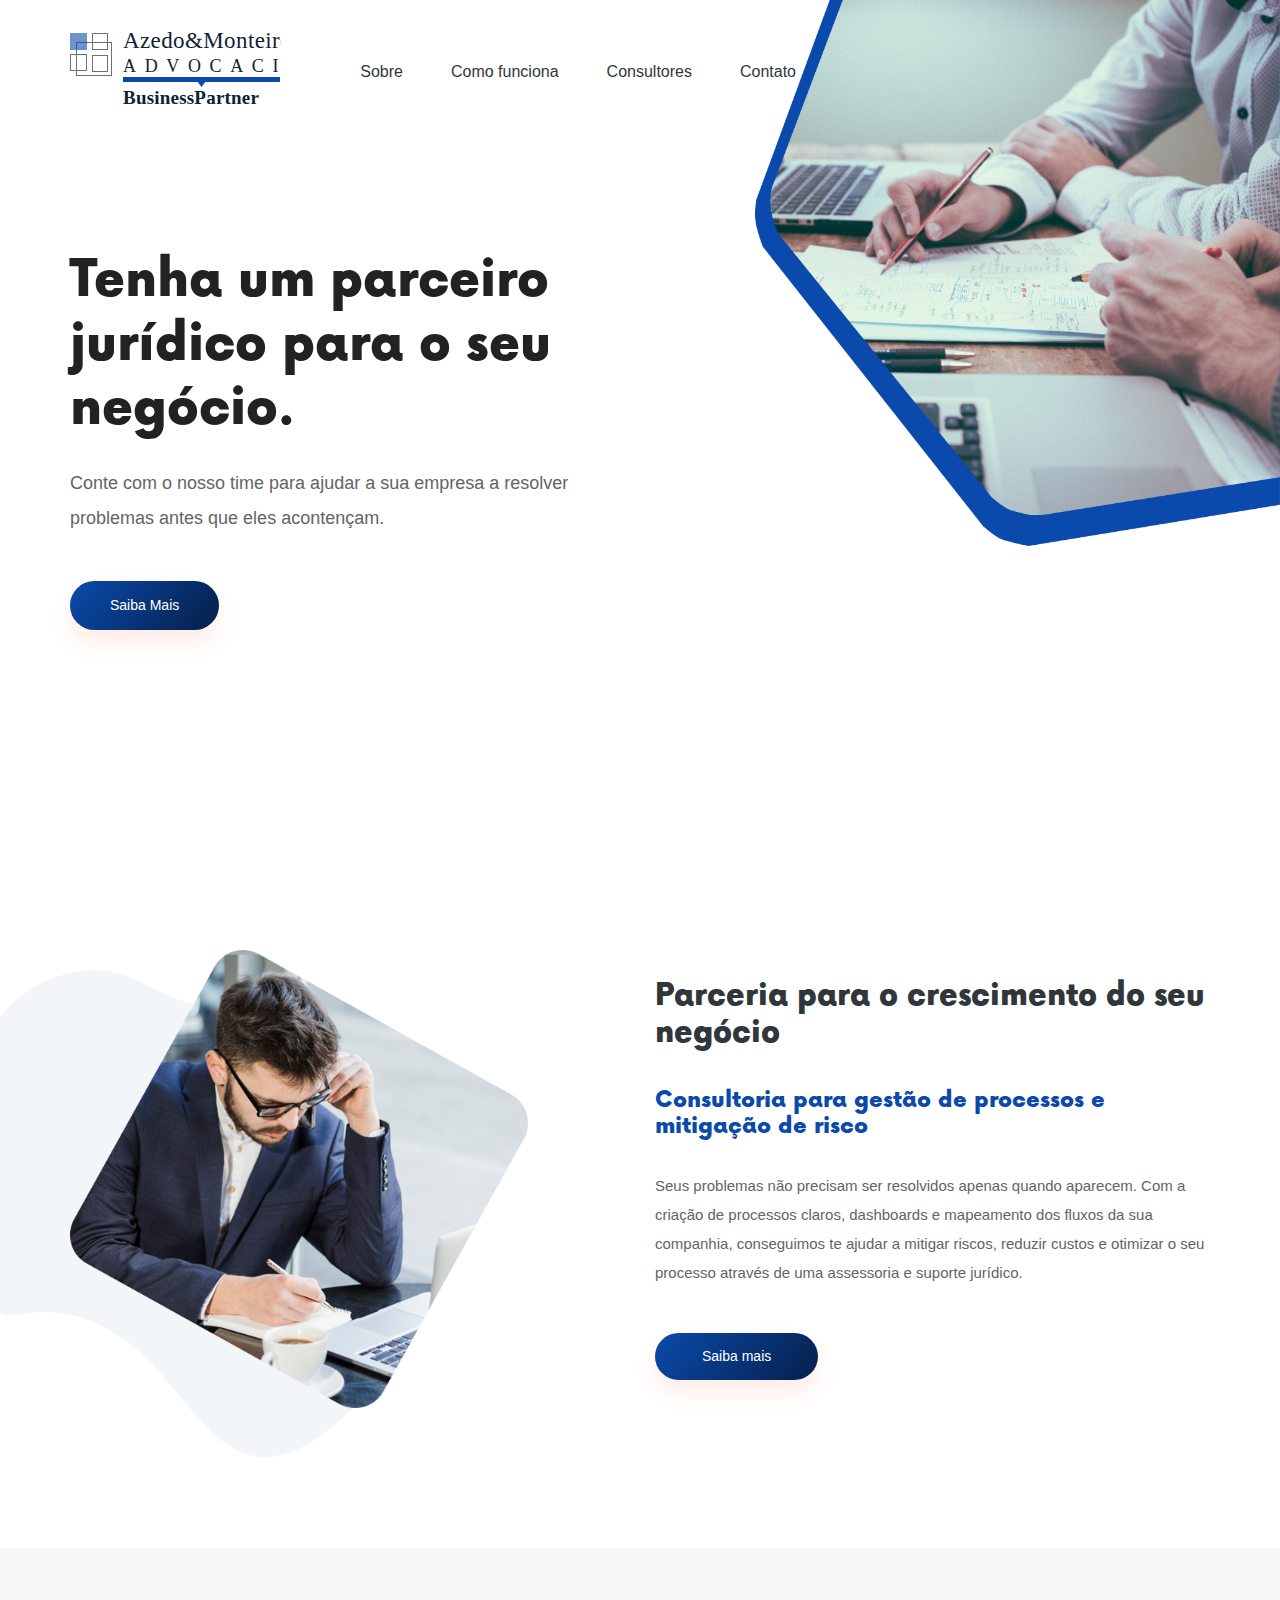
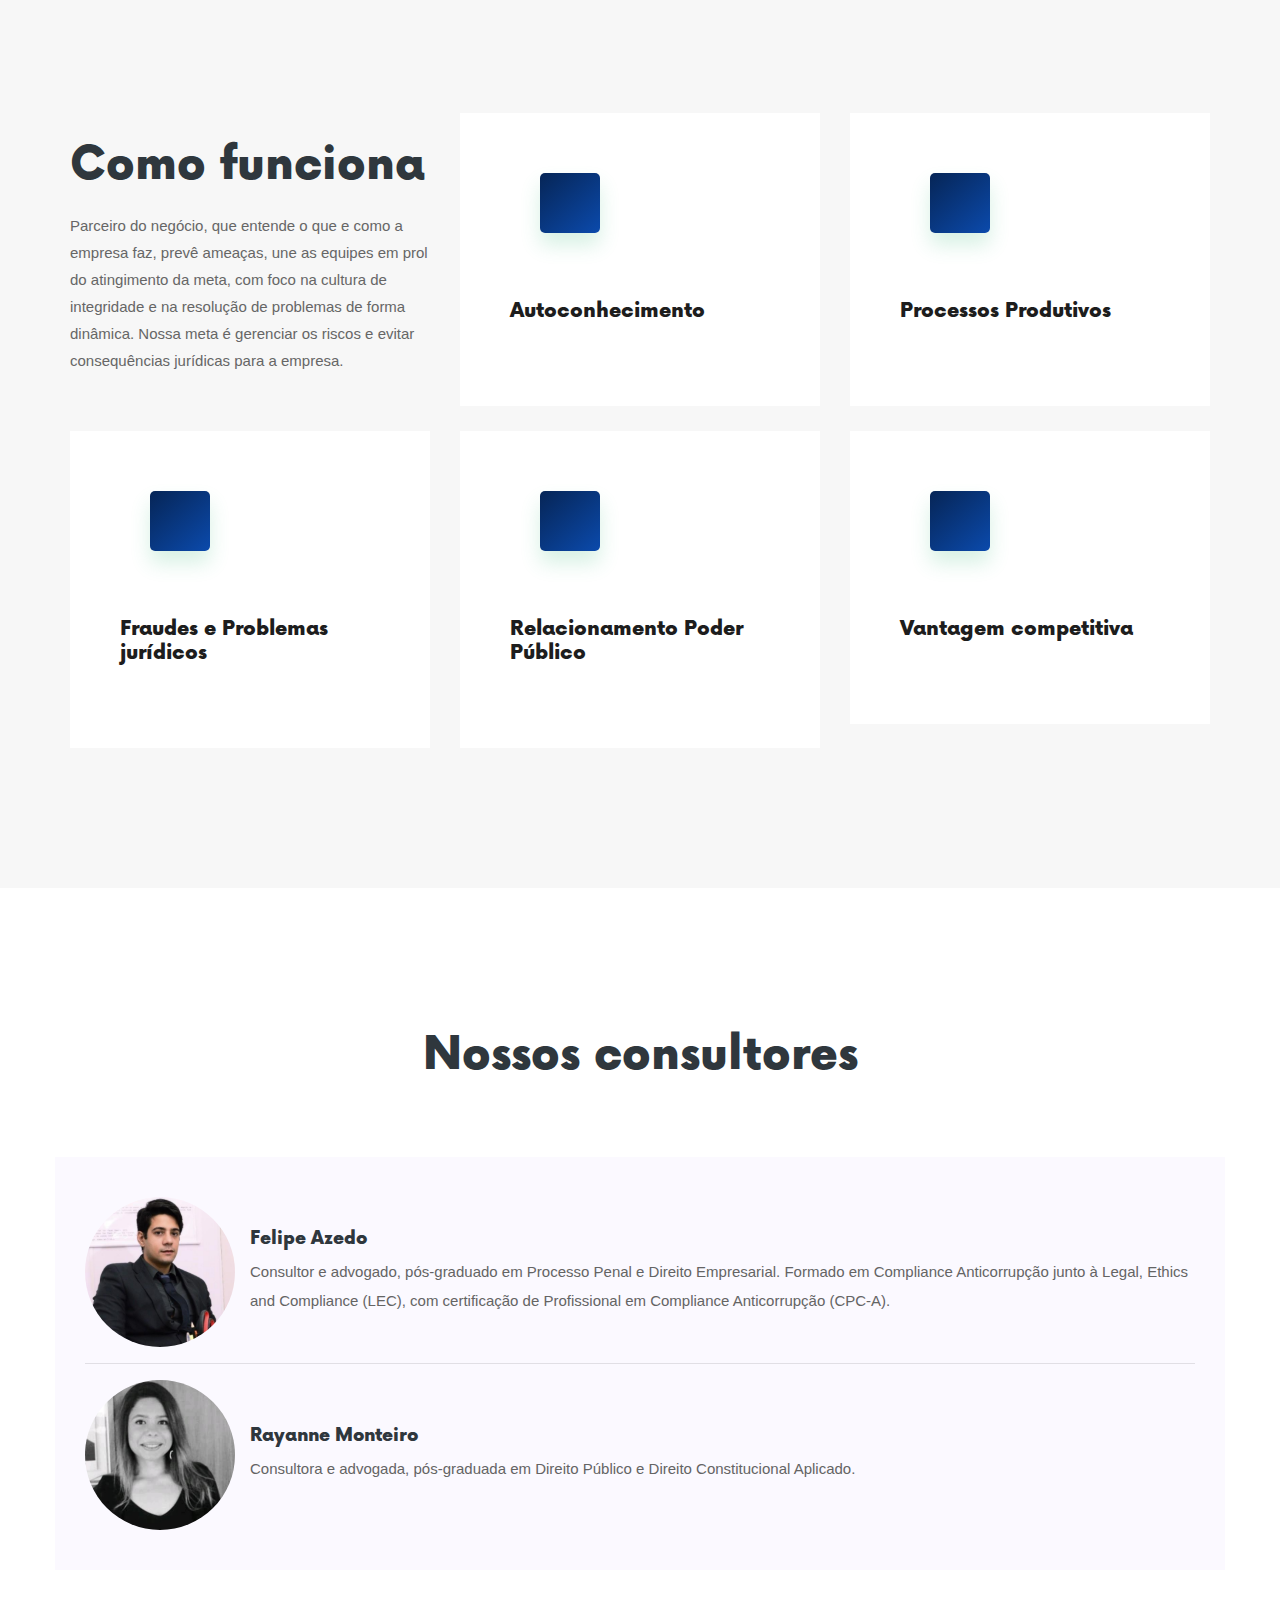
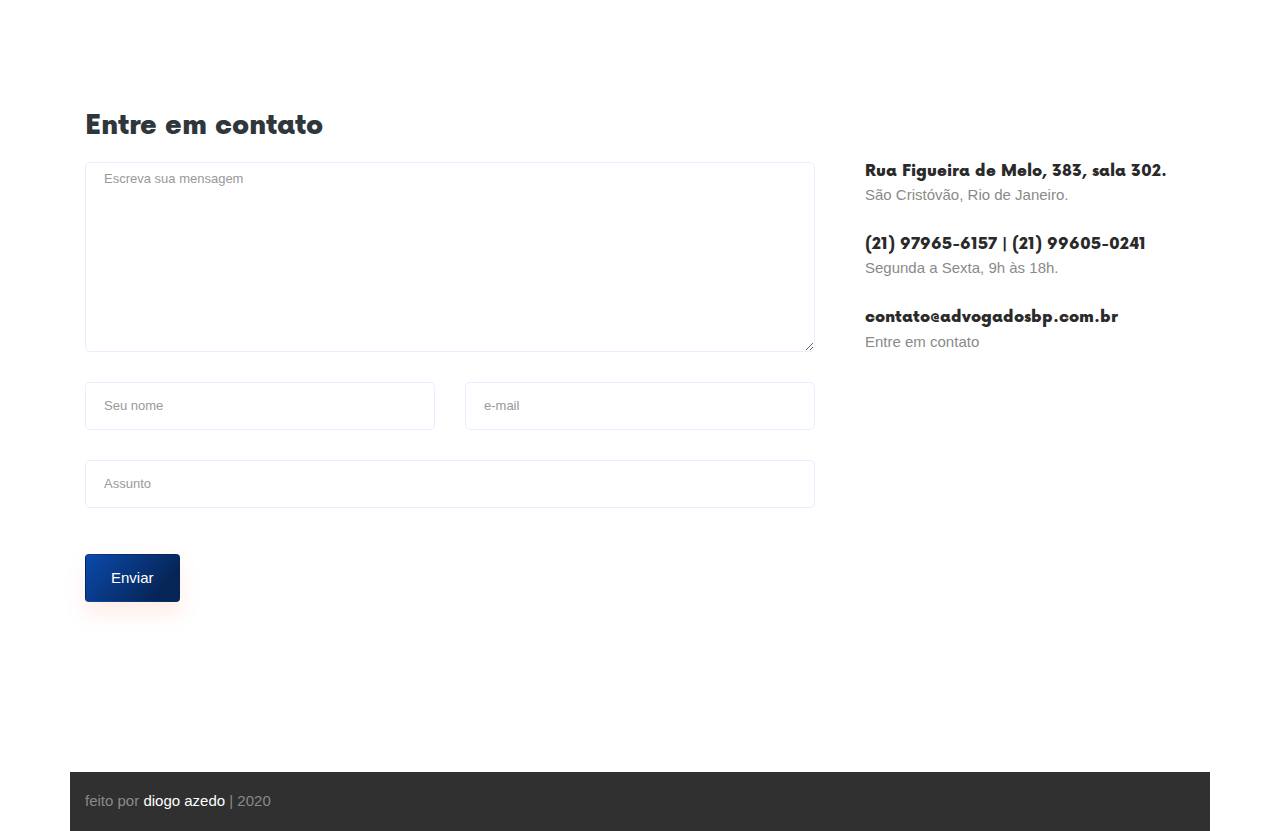
==== index.html @ 2b4ed8e6 "Update index.html" ====
<!doctype html>
<html lang="pt-br">

<head>
    <!-- Required meta tags -->
    <meta charset="utf-8">
    <meta name="viewport" content="width=device-width, initial-scale=1, shrink-to-fit=no">
    <title>Azedo&Monteiro | Advocacia Empresarial Business Partner</title>
    <link rel="icon" href="img/favicon.png">
    <!-- Bootstrap CSS -->
    <link rel="stylesheet" href="css/bootstrap.min.css">
    <!-- style CSS -->
    <link rel="stylesheet" href="css/style.css">
    <!-- icomoon -->
    <link rel="stylesheet" href="https://cdn.linearicons.com/free/1.0.0/icon-font.min.css">
</head>

<body>
    <!--::header part start::-->
    <header class="main_menu home_menu">
        <div class="container">
            <div class="row align-items-center">
                <div class="col-lg-8 col-xl-8">
                    <nav class="navbar navbar-expand-lg navbar-light">
                        <a class="navbar-brand" href="index.html"> <img src="img/logo.svg" alt="logo"> </a>
                        <button class="navbar-toggler" type="button" data-toggle="collapse"
                            data-target="#navbarSupportedContent" aria-controls="navbarSupportedContent"
                            aria-expanded="false" aria-label="Toggle navigation">
                            <span class="navbar-toggler-icon"></span>
                        </button>

                        <div class="collapse navbar-collapse main-menu-item justify-content-end"
                            id="navbarSupportedContent">
                            <ul class="navbar-nav">
                                <li class="nav-item">
                                    <a class="nav-link" href="#sobre">Sobre</a>
                                </li>
                                <li class="nav-item dropdown">
                                    <a  class="nav-link" href="#como-funciona">Como funciona</a>
                                </li>
                                <li class="nav-item dropdown">
                                    <a  class="nav-link" href="#consultores">Consultores</a>
                                </li>
                                <li class="nav-item active">
                                    <a class="nav-link" href="#contato">Contato</a>
                                </li>
                            </ul>
                        </div>
                    </nav>
                </div>
            </div>
        </div>
    </header>
    <!-- Header part end-->

    <!-- banner part start-->
    <section class="banner_part">
        <div class="container">
            <div class="row align-items-center">
                <div class="col-lg-7 col-xl-6">
                    <div class="banner_text">
                        <div class="banner_text_iner">
                            <h1>Tenha um parceiro jurídico para o seu negócio.</h1>
                            <p>Conte com o nosso time para ajudar a sua empresa a resolver problemas antes que eles acontençam.</p>
                            <a href="#sobre" class="btn_1">saiba mais </a>
                        </div>
                    </div>
                </div>
            </div>
        </div>
    </section>
    <!-- banner part start-->

    <!-- about part start-->
    <section class="about_part" id="sobre">
        <div class="container">
            <div class="row align-items-center justify-content-end">
                <div class="col-md-6 col-lg-6 col-xl-5">
                    <div class="about_img">
                        <img src="img/about_img_1.png" alt="">
                    </div>
                </div>
                <div class="col-md-6 col-lg-6 offset-xl-1 col-xl-6">
                    <div class="about_text">
                        <h2>Parceria para o crescimento do seu negócio</h2>
                        <h4>Consultoria para gestão de processos e mitigação de risco</h4>
                        <p>Seus problemas não precisam ser resolvidos apenas quando aparecem. Com a criação de processos claros, dashboards e mapeamento dos fluxos
                            da sua companhia, conseguimos te ajudar a mitigar riscos, reduzir custos e otimizar o seu processo através de uma assessoria e suporte jurídico.
                        </p>
                        <a href="#contato" class="btn_2">Saiba mais</a>
                    </div>
                </div>
            </div>
        </div>
    </section>
    <!-- about part start-->

    <!-- service_part start-->
    <section class="service_part section_padding gray_bg" id="como-funciona">
        <div class="container">
            <div class="row">
                <div class="col-sm-12 col-lg-8 col-xl-4">
                    <div class="single_service_text">
                        <h2>Como funciona</h2>
                        <p>Parceiro do negócio, que entende o que e como a empresa faz, prevê ameaças, une as equipes em prol do atingimento da meta, com foco na cultura de integridade e na resolução de problemas de forma dinâmica. Nossa meta é gerenciar os riscos e evitar consequências jurídicas para a empresa.</p>
                    </div>
                </div>
                <div class="col-sm-6 col-xl-4">
                    <div class="single_service_part">
                        <span class="single_service_icon"><i class="lnr lnr-graduation-hat"></i></span>
                        <h4>Autoconhecimento</h4>
                        <p></p>
                    </div>
                </div>
                <div class="col-sm-6 col-xl-4">
                    <div class="single_service_part">
                        <span class="single_service_icon"><i class="lnr lnr-cog"></i></span>
                        <h4>Processos Produtivos</h4>
                        <p></p>
                    </div>
                </div>
                <div class="col-sm-6 col-xl-4">
                    <div class="single_service_part">
                        <span class="single_service_icon"><i class="lnr lnr-bug"></i></span>
                        <h4>Fraudes e Problemas jurídicos</h4>
                        <p></p>
                    </div>
                </div>
                <div class="col-sm-6 col-xl-4">
                    <div class="single_service_part">
                        <span class="single_service_icon"><i class="lnr lnr-apartment"></i></span>
                        <h4>Relacionamento Poder Público</h4>
                        <p></p>
                    </div>
                </div>
                <div class="col-sm-6 col-xl-4">
                    <div class="single_service_part">
                        <span class="single_service_icon"><i class="lnr lnr-rocket"></i></span>
                        <h4>Vantagem competitiva</h4>
                        <p></p>
                    </div>
                </div>
            </div>
        </div>
    </section>
    <!-- upcoming_event part start-->

    <!--owners section-->
    <section class="review_part padding_top" id="consultores">
        <div class="container">
            <div class="row justify-content-center">
                <div class="col-xl-6">
                    <div class="section_tittle text-center">
                        <h2>Nossos consultores</h2>
                    </div>
                </div>
                <section class="section_owners">
                    <div class="blog-author">
                        <div class="media align-items-center">
                           <img src="img/client/felipe.svg" alt="Felipe Azedo, consultor e advogado">
                           <div class="media-body authors">
                                 <h4>Felipe Azedo</h4>
                              <p>Consultor e advogado, pós-graduado em Processo Penal e Direito Empresarial. Formado em Compliance Anticorrupção junto à Legal, Ethics and Compliance (LEC), com certificação de Profissional em Compliance Anticorrupção (CPC-A).</p>
                           </div>
                        </div>
                        <hr>
                        <div class="media align-items-center">
                            <img src="img/client/rayanne.svg" alt="Rayanne Monteiro, professora e advogada">
                            <div class="media-body authors">
                                  <h4>Rayanne Monteiro</h4>
                               <p>Consultora e advogada, pós-graduada em Direito Público e Direito Constitucional Aplicado.</p>
                            </div>
                         </div>
                     </div>
                </section>
            </div>

    <!-- ================ contact section start ================= -->
  <section class="contact-section section_padding" id="contato">
    <div class="container">
      <div class="row">
        <div class="col-12">
          <h2 class="contact-title">Entre em contato</h2>
        </div>
        <div class="col-lg-8">
          <form class="form-contact contact_form" action="envia.php" method="post" id="contactForm" novalidate="novalidate">
            <div class="row">
              <div class="col-12">
                <div class="form-group">
                  
                    <textarea class="form-control w-100" name="message" id="message" cols="30" rows="9" onfocus="this.placeholder = ''" onblur="this.placeholder = 'Escreva sua mensagem'" placeholder = 'Escreva sua mensagem'></textarea>
                </div>
              </div>
              <div class="col-sm-6">
                <div class="form-group">
                  <input class="form-control" name="name" id="name" type="text" onfocus="this.placeholder = ''" onblur="this.placeholder = 'Seu nome'" placeholder = 'Seu nome'>
                </div>
              </div>
              <div class="col-sm-6">
                <div class="form-group">
                  <input class="form-control" name="email" id="email" type="email" onfocus="this.placeholder = ''" onblur="this.placeholder = 'e-mail'" placeholder = 'e-mail'>
                </div>
              </div>
              <div class="col-12">
                <div class="form-group">
                  <input class="form-control" name="subject" id="subject" type="text" onfocus="this.placeholder = ''" onblur="this.placeholder = 'Assunto'" placeholder = 'Assunto'>
                </div>
              </div>
            </div>
            <div class="form-group mt-3">
              <button type="submit" name="submit" class="button button-contactForm btn_4">Enviar</button>
            </div>
          </form>
        </div>
        <div class="col-lg-4">
          <div class="media contact-info">
            <span class="contact-info__icon"><i class="lnr lnr-home"></i></span>
            <div class="media-body">
              <h3>Rua Figueira de Melo, 383, sala 302.</h3>
              <p>São Cristóvão, Rio de Janeiro.</p>
            </div>
          </div>
          <div class="media contact-info">
            <span class="contact-info__icon"><i class="lnr lnr-phone"></i></span>
            <div class="media-body">
              <h3>(21) 97965-6157 | (21) 99605-0241 </h3>
              <p>Segunda a Sexta, 9h às 18h.</p>
            </div>
          </div>
          <div class="media contact-info">
            <span class="contact-info__icon"><i class="lnr lnr-envelope"></i></span>
            <div class="media-body">
              <h3>contato@advogadosbp.com.br</h3>
              <p>Entre em contato</p>
            </div>
          </div>
        </div>
      </div>
    </div>
  </section>
  <!-- ================ contact section end ================= -->
    <footer class="copyright_part">
        <div class="container">
            <div class="row align-items-center">
                <p class="footer-text m-0 col-lg-8 col-md-12">
                feito por <a href="https://diogoazedo.com">diogo azedo</a> | 2020</p>
            </div>
        </div>
    </footer>
    <!-- footer part end-->

    <!-- jquery plugins here-->
    <!-- jquery -->
    <script src="js/jquery-1.12.1.min.js"></script>
    <!-- bootstrap js -->
    <script src="js/bootstrap.min.js"></script>
    <!-- custom js -->
    <script src="js/custom.js"></script>


    
</body>

</html>
---- css/style.css ----
@font-face {
  font-family: 'Now Black';
  src: url(/fonts/now-black.otf);
}

.section_owners {
  padding: 40px 30px;
  background: #fbf9ff;
}

.authors {
  margin-left: 15px;
}

/* line 2, E:/167 Bizcon Business/Bizcon_html/sass/_extends.scss */
.btn_1, .banner_part .banner_text .btn_1 {
  background-image: -webkit-linear-gradient(131deg, #0B4AAC, #062556, #062556, #062556);
  background-image: -o-linear-gradient(131deg,  #0B4AAC, #062556, #062556, #062556);
  background-image: linear-gradient(131deg,  #0B4AAC, #062556, #062556, #062556);
}

/* line 8, E:/167 Bizcon Business/Bizcon_html/sass/_extends.scss */
.btn_2, .btn_4, .slick-dots .slick-active button {
  background-image: -webkit-linear-gradient(131deg, #0B4AAC, #062556, #062556, #062556);
  background-image: -o-linear-gradient(131deg, #0B4AAC, #062556, #062556, #062556);
  background-image: linear-gradient(131deg, #0B4AAC, #062556, #062556, #062556);
}

/**************** extend css start ****************/
/**************** common css start ****************/
/* line 3, E:/167 Bizcon Business/Bizcon_html/sass/_common.scss */
body {
  font-family: 'Open-sans', sans-serif;
  padding: 0;
  margin: 0;
  font-size: 14px;
}

.lnr {
  color: #fff;
  font-size: 22px;
}

/* line 9, E:/167 Bizcon Business/Bizcon_html/sass/_common.scss */
.message_submit_form:focus {
  outline: none;
}

/* line 12, E:/167 Bizcon Business/Bizcon_html/sass/_common.scss */
input:hover, input:focus {
  outline: none !important;
}

/* line 15, E:/167 Bizcon Business/Bizcon_html/sass/_common.scss */
.gray_bg {
  background-color: #f7f7f7;
}

/* line 18, E:/167 Bizcon Business/Bizcon_html/sass/_common.scss */
.section_padding {
  padding: 140px 0px;
}

@media only screen and (min-width: 992px) and (max-width: 1200px) {
  /* line 18, E:/167 Bizcon Business/Bizcon_html/sass/_common.scss */
  .section_padding {
    padding: 80px 0px;
  }
}

@media only screen and (min-width: 768px) and (max-width: 991px) {
  /* line 18, E:/167 Bizcon Business/Bizcon_html/sass/_common.scss */
  .section_padding {
    padding: 70px 0px;
  }
}

@media (max-width: 576px) {
  /* line 18, E:/167 Bizcon Business/Bizcon_html/sass/_common.scss */
  .section_padding {
    padding: 70px 0px;
  }
}

@media only screen and (min-width: 576px) and (max-width: 767px) {
  /* line 18, E:/167 Bizcon Business/Bizcon_html/sass/_common.scss */
  .section_padding {
    padding: 70px 0px;
  }
}

/* line 33, E:/167 Bizcon Business/Bizcon_html/sass/_common.scss */
.single_padding_top {
  padding-top: 140px !important;
}

@media only screen and (min-width: 992px) and (max-width: 1200px) {
  /* line 33, E:/167 Bizcon Business/Bizcon_html/sass/_common.scss */
  .single_padding_top {
    padding-top: 70px !important;
  }
}

@media only screen and (min-width: 768px) and (max-width: 991px) {
  /* line 33, E:/167 Bizcon Business/Bizcon_html/sass/_common.scss */
  .single_padding_top {
    padding-top: 70px !important;
  }
}

@media (max-width: 576px) {
  /* line 33, E:/167 Bizcon Business/Bizcon_html/sass/_common.scss */
  .single_padding_top {
    padding-top: 70px !important;
  }
}

@media only screen and (min-width: 576px) and (max-width: 767px) {
  /* line 33, E:/167 Bizcon Business/Bizcon_html/sass/_common.scss */
  .single_padding_top {
    padding-top: 80px !important;
  }
}

/* line 48, E:/167 Bizcon Business/Bizcon_html/sass/_common.scss */
.padding_top {
  padding-top: 140px;
}

@media only screen and (min-width: 992px) and (max-width: 1200px) {
  /* line 48, E:/167 Bizcon Business/Bizcon_html/sass/_common.scss */
  .padding_top {
    padding-top: 80px;
  }
}

@media only screen and (min-width: 768px) and (max-width: 991px) {
  /* line 48, E:/167 Bizcon Business/Bizcon_html/sass/_common.scss */
  .padding_top {
    padding-top: 70px;
  }
}

@media (max-width: 576px) {
  /* line 48, E:/167 Bizcon Business/Bizcon_html/sass/_common.scss */
  .padding_top {
    padding-top: 70px;
  }
}

@media only screen and (min-width: 576px) and (max-width: 767px) {
  /* line 48, E:/167 Bizcon Business/Bizcon_html/sass/_common.scss */
  .padding_top {
    padding-top: 70px;
  }
}

/* line 63, E:/167 Bizcon Business/Bizcon_html/sass/_common.scss */
a {
  text-decoration: none;
  -webkit-transition: 0.5s;
  transition: 0.5s;
}

/* line 66, E:/167 Bizcon Business/Bizcon_html/sass/_common.scss */
a:hover {
  color: #ff7e5f;
  text-decoration: none;
  -webkit-transition: 0.5s;
  transition: 0.5s;
}

/* line 74, E:/167 Bizcon Business/Bizcon_html/sass/_common.scss */
h1, h2, h3, h4, h5, h6 {
  color: #2f373d;
  font-family: "Now Black", sans-serif;
}

/* line 78, E:/167 Bizcon Business/Bizcon_html/sass/_common.scss */
p {
  color: #666666;
  font-family: 'Open-sans', sans-serif;
  line-height: 1.929;
  font-size: 15px;
  margin-bottom: 0px;
  color: #646464;
}

/* line 87, E:/167 Bizcon Business/Bizcon_html/sass/_common.scss */
h2 {
  font-size: 44px;
  line-height: 28px;
  color: #2f373d;
  font-weight: 600;
  line-height: 1.222;
}

@media (max-width: 576px) {
  /* line 87, E:/167 Bizcon Business/Bizcon_html/sass/_common.scss */
  h2 {
    font-size: 22px;
    line-height: 25px;
  }
}

@media only screen and (min-width: 576px) and (max-width: 767px) {
  /* line 87, E:/167 Bizcon Business/Bizcon_html/sass/_common.scss */
  h2 {
    font-size: 24px;
    line-height: 25px;
  }
}

/* line 104, E:/167 Bizcon Business/Bizcon_html/sass/_common.scss */
h3 {
  font-size: 24px;
  line-height: 25px;
}

@media (max-width: 576px) {
  /* line 104, E:/167 Bizcon Business/Bizcon_html/sass/_common.scss */
  h3 {
    font-size: 20px;
  }
}

/* line 114, E:/167 Bizcon Business/Bizcon_html/sass/_common.scss */
.blog_right_sidebar .widget_title {
  font-size: 20px;
  margin-bottom: 40px;
  font-style: inherit;
  font-weight: 600;
  color: #2a2a2a;
}

/* line 121, E:/167 Bizcon Business/Bizcon_html/sass/_common.scss */
h5 {
  font-size: 18px;
  line-height: 22px;
}

/* line 126, E:/167 Bizcon Business/Bizcon_html/sass/_common.scss */
img {
  max-width: 100%;
}

/* line 129, E:/167 Bizcon Business/Bizcon_html/sass/_common.scss */
a:focus, .button:focus, button:focus, .btn:focus {
  text-decoration: none;
  outline: none;
  box-shadow: none;
  -webkit-transition: 1s;
  transition: 1s;
}

/* line 136, E:/167 Bizcon Business/Bizcon_html/sass/_common.scss */
.section_tittle {
  margin-bottom: 73px;
}

@media (max-width: 576px) {
  /* line 136, E:/167 Bizcon Business/Bizcon_html/sass/_common.scss */
  .section_tittle {
    margin-bottom: 30px;
  }
}

@media only screen and (min-width: 576px) and (max-width: 767px) {
  /* line 136, E:/167 Bizcon Business/Bizcon_html/sass/_common.scss */
  .section_tittle {
    margin-bottom: 30px;
  }
}

@media only screen and (min-width: 768px) and (max-width: 991px) {
  /* line 136, E:/167 Bizcon Business/Bizcon_html/sass/_common.scss */
  .section_tittle {
    font-size: 30px;
  }
}

@media only screen and (min-width: 992px) and (max-width: 1200px) {
  /* line 136, E:/167 Bizcon Business/Bizcon_html/sass/_common.scss */
  .section_tittle {
    margin-bottom: 30px;
  }
}

/* line 150, E:/167 Bizcon Business/Bizcon_html/sass/_common.scss */
.section_tittle h2 {
  font-size: 45px;
  color: #2f373d;
  line-height: 1.25;
  font-weight: 700;
  position: relative;
}

@media (max-width: 576px) {
  /* line 150, E:/167 Bizcon Business/Bizcon_html/sass/_common.scss */
  .section_tittle h2 {
    font-size: 25px;
    line-height: 35px;
  }
}

@media only screen and (min-width: 576px) and (max-width: 767px) {
  /* line 150, E:/167 Bizcon Business/Bizcon_html/sass/_common.scss */
  .section_tittle h2 {
    font-size: 25px;
    line-height: 35px;
  }
}

@media only screen and (min-width: 768px) and (max-width: 991px) {
  /* line 150, E:/167 Bizcon Business/Bizcon_html/sass/_common.scss */
  .section_tittle h2 {
    font-size: 30px;
    line-height: 40px;
  }
}

@media only screen and (min-width: 992px) and (max-width: 1200px) {
  /* line 150, E:/167 Bizcon Business/Bizcon_html/sass/_common.scss */
  .section_tittle h2 {
    font-size: 35px;
    line-height: 40px;
  }
}

/* line 173, E:/167 Bizcon Business/Bizcon_html/sass/_common.scss */
.section_tittle p {
  color: #666666;
  font-weight: 400;
}

/* line 178, E:/167 Bizcon Business/Bizcon_html/sass/_common.scss */
ul {
  list-style: none;
  margin: 0;
  padding: 0;
}

/* line 183, E:/167 Bizcon Business/Bizcon_html/sass/_common.scss */
.mb_110 {
  margin-bottom: 110px;
}

@media (max-width: 576px) {
  /* line 183, E:/167 Bizcon Business/Bizcon_html/sass/_common.scss */
  .mb_110 {
    margin-bottom: 220px;
  }
}

/* line 190, E:/167 Bizcon Business/Bizcon_html/sass/_common.scss */
.mt_130 {
  margin-top: 130px;
}

@media (max-width: 576px) {
  /* line 190, E:/167 Bizcon Business/Bizcon_html/sass/_common.scss */
  .mt_130 {
    margin-top: 70px;
  }
}

@media only screen and (min-width: 576px) and (max-width: 767px) {
  /* line 190, E:/167 Bizcon Business/Bizcon_html/sass/_common.scss */
  .mt_130 {
    margin-top: 70px;
  }
}

@media only screen and (min-width: 768px) and (max-width: 991px) {
  /* line 190, E:/167 Bizcon Business/Bizcon_html/sass/_common.scss */
  .mt_130 {
    margin-top: 70px;
  }
}

@media only screen and (min-width: 992px) and (max-width: 1200px) {
  /* line 190, E:/167 Bizcon Business/Bizcon_html/sass/_common.scss */
  .mt_130 {
    margin-top: 70px;
  }
}

/* line 205, E:/167 Bizcon Business/Bizcon_html/sass/_common.scss */
.mb_130 {
  margin-bottom: 130px;
}

@media (max-width: 576px) {
  /* line 205, E:/167 Bizcon Business/Bizcon_html/sass/_common.scss */
  .mb_130 {
    margin-bottom: 70px;
  }
}

@media only screen and (min-width: 576px) and (max-width: 767px) {
  /* line 205, E:/167 Bizcon Business/Bizcon_html/sass/_common.scss */
  .mb_130 {
    margin-bottom: 70px;
  }
}

@media only screen and (min-width: 768px) and (max-width: 991px) {
  /* line 205, E:/167 Bizcon Business/Bizcon_html/sass/_common.scss */
  .mb_130 {
    margin-bottom: 70px;
  }
}

@media only screen and (min-width: 992px) and (max-width: 1200px) {
  /* line 205, E:/167 Bizcon Business/Bizcon_html/sass/_common.scss */
  .mb_130 {
    margin-bottom: 70px;
  }
}

/* line 220, E:/167 Bizcon Business/Bizcon_html/sass/_common.scss */
.padding_less_40 {
  margin-bottom: -50px;
}

/* line 223, E:/167 Bizcon Business/Bizcon_html/sass/_common.scss */
.z_index {
  z-index: 9 !important;
  position: relative;
}

@media (max-width: 576px) {
  /* line 229, E:/167 Bizcon Business/Bizcon_html/sass/_common.scss */
  .container-fluid {
    padding-right: 15px;
    padding-left: 15px;
  }
}

@media only screen and (min-width: 1200px) and (max-width: 3640px) {
  /* line 235, E:/167 Bizcon Business/Bizcon_html/sass/_common.scss */
  .container {
    max-width: 1170px;
  }
}

/* line 239, E:/167 Bizcon Business/Bizcon_html/sass/_common.scss */
.blog_item_date {
  background-color: #ff8b23 !important;
}

@media (max-width: 1200px) {
  /* line 243, E:/167 Bizcon Business/Bizcon_html/sass/_common.scss */
  [class*="hero-ani-"] {
    display: none !important;
  }
}

/* line 248, E:/167 Bizcon Business/Bizcon_html/sass/_common.scss */
.custom-animation {
  backface-visibility: hidden;
  animation: jumping 9s ease-in-out 2s infinite alternate;
  animation-delay: 1s;
  transition: all .9s ease 5s;
  user-select: none;
}

/* line 256, E:/167 Bizcon Business/Bizcon_html/sass/_common.scss */
.custom-animation2 {
  backface-visibility: hidden;
  animation: jumping2 9s ease-in-out 2s infinite alternate;
  animation-delay: 1s;
  transition: all 1s ease 3s;
  user-select: none;
}

/* line 264, E:/167 Bizcon Business/Bizcon_html/sass/_common.scss */
.custom-animation3 {
  backface-visibility: hidden;
  animation: jumping3 9s ease-in-out 2s infinite alternate;
  animation-delay: 1s;
  transition: all 7s ease 2s;
  user-select: none;
}

/* line 272, E:/167 Bizcon Business/Bizcon_html/sass/_common.scss */
.custom-animation4 {
  backface-visibility: hidden;
  animation: jumping4 9s ease-in-out 2s infinite alternate;
  animation-delay: 1s;
  transition: all 8s ease 4s;
  user-select: none;
}

/* line 280, E:/167 Bizcon Business/Bizcon_html/sass/_common.scss */
.custom-animation10 {
  backface-visibility: hidden;
  animation: jumping10 9s ease-in-out 2s infinite alternate;
  animation-delay: 1s;
  transition: all 8s ease 4s;
  user-select: none;
}

/* line 288, E:/167 Bizcon Business/Bizcon_html/sass/_common.scss */
.custom-animation11 {
  backface-visibility: hidden;
  animation: jumping11 9s ease-in-out 2s infinite alternate;
  animation-delay: 1s;
  transition: all 8s ease 4s;
  user-select: none;
}

@keyframes jumping {
  0% {
    transform: translateY(0px) translateX(0) rotate(0) scale(1);
    opacity: .8;
  }
  25% {
    transform: translateY(-10px) translateX(-10px) rotate(20deg) scale(0.8);
    opacity: .9;
  }
  50% {
    transform: translateY(-15px) translateX(-15px) rotate(10deg) scale(0.9);
    opacity: .8;
  }
  75% {
    transform: translateY(-20px) translateX(-20px) rotate(20deg) scale(0.75);
    opacity: .6;
  }
  85% {
    transform: translateY(-25px) translateX(-25px) rotate(20deg) scale(0.9);
    opacity: .7;
  }
  100% {
    transform: translateY(-15px) translateX(-15px) rotate(0) scale(0.95);
    opacity: .85;
  }
}

@keyframes jumping2 {
  0% {
    transform: translateY(0px) translateX(0) rotate(0) scale(1);
    opacity: .5;
  }
  25% {
    transform: translateY(-30px) translateX(10px) rotate(20deg) scale(0.8);
    opacity: .8;
  }
  50% {
    transform: translateY(15px) translateX(-15px) rotate(10deg) scale(0.7);
    opacity: .8;
  }
  75% {
    transform: translateY(30px) translateX(20px) rotate(20deg) scale(0.75);
    opacity: .7;
  }
  100% {
    transform: translateY(-15px) translateX(15px) rotate(0) scale(0.75);
    opacity: .9;
  }
}

@keyframes jumping3 {
  0% {
    transform: translateY(10px) translateX(0) rotate(0) scale(1);
    opacity: .9;
  }
  20% {
    transform: translateY(20px) translateX(10px) rotate(-20deg) scale(0.8);
    opacity: .8;
  }
  40% {
    transform: translateY(15px) translateX(-15px) rotate(10deg) scale(0.75);
    opacity: .8;
  }
  40% {
    transform: translateY(-15px) translateX(-25px) rotate(10deg) scale(0.5);
    opacity: 1;
  }
  80% {
    transform: translateY(-30px) translateX(20px) rotate(-20deg) scale(0.75);
    opacity: .6;
  }
  100% {
    transform: translateY(15px) translateX(15px) rotate(0) scale(0.95);
    opacity: .7;
  }
}

@keyframes jumping4 {
  0% {
    transform: translateY(-30px) translateX(20px) rotate(0) scale(1.2);
    opacity: .7;
  }
  25% {
    transform: translateY(-20px) translateX(10px) rotate(50deg) scale(0.6);
    opacity: .8;
  }
  50% {
    transform: translateY(15px) translateX(-15px) rotate(20deg) scale(0.5);
    opacity: .9;
  }
  75% {
    transform: translateY(30px) translateX(20px) rotate(50deg) scale(0.75);
    opacity: .7;
  }
  100% {
    transform: translateY(-15px) translateX(15px) rotate(0) scale(0.5);
    opacity: .9;
  }
}

@keyframes jumping10 {
  0% {
    transform: rotate(180deg);
    display: block;
  }
  100% {
    transform: rotate(30deg);
    display: block;
  }
}

@keyframes jumping11 {
  0% {
    transform: rotate(180deg) translate(-20px, 20px);
    display: block;
  }
  100% {
    transform: rotate(30deg) translate(0px, 0px);
    display: block;
  }
}

/* line 420, E:/167 Bizcon Business/Bizcon_html/sass/_common.scss */
.hero-app-1 {
  position: absolute;
  left: 4%;
  top: 10%;
}

@media (max-width: 576px) {
  /* line 420, E:/167 Bizcon Business/Bizcon_html/sass/_common.scss */
  .hero-app-1 {
    display: none;
  }
}

@media only screen and (min-width: 576px) and (max-width: 767px) {
  /* line 420, E:/167 Bizcon Business/Bizcon_html/sass/_common.scss */
  .hero-app-1 {
    padding: 8px 25px;
  }
}

@media only screen and (min-width: 768px) and (max-width: 991px) {
  /* line 420, E:/167 Bizcon Business/Bizcon_html/sass/_common.scss */
  .hero-app-1 {
    padding: 10px 25px;
  }
}

@media only screen and (min-width: 992px) and (max-width: 1200px) {
  /* line 420, E:/167 Bizcon Business/Bizcon_html/sass/_common.scss */
  .hero-app-1 {
    padding: 10px 25px;
  }
}

/* line 438, E:/167 Bizcon Business/Bizcon_html/sass/_common.scss */
.hero-app-2 {
  position: absolute;
  left: 5%;
  bottom: 35%;
}

@media (max-width: 576px) {
  /* line 438, E:/167 Bizcon Business/Bizcon_html/sass/_common.scss */
  .hero-app-2 {
    bottom: 5%;
  }
}

@media only screen and (min-width: 576px) and (max-width: 767px) {
  /* line 438, E:/167 Bizcon Business/Bizcon_html/sass/_common.scss */
  .hero-app-2 {
    bottom: 20%;
  }
}

@media only screen and (min-width: 768px) and (max-width: 991px) {
  /* line 438, E:/167 Bizcon Business/Bizcon_html/sass/_common.scss */
  .hero-app-2 {
    padding: 10px 25px;
  }
}

@media only screen and (min-width: 992px) and (max-width: 1200px) {
  /* line 438, E:/167 Bizcon Business/Bizcon_html/sass/_common.scss */
  .hero-app-2 {
    padding: 10px 25px;
  }
}

/* line 456, E:/167 Bizcon Business/Bizcon_html/sass/_common.scss */
.hero-app-3 {
  position: absolute;
  top: 20%;
  left: 25%;
}

@media (max-width: 576px) {
  /* line 456, E:/167 Bizcon Business/Bizcon_html/sass/_common.scss */
  .hero-app-3 {
    left: 5%;
  }
}

/* line 474, E:/167 Bizcon Business/Bizcon_html/sass/_common.scss */
.hero-app-4 {
  position: absolute;
  bottom: 20%;
  left: 50%;
}

/* line 480, E:/167 Bizcon Business/Bizcon_html/sass/_common.scss */
.hero-app-5 {
  position: absolute;
  bottom: 40%;
  left: 50%;
}

/* line 486, E:/167 Bizcon Business/Bizcon_html/sass/_common.scss */
.hero-app-6 {
  position: absolute;
  right: 5%;
  top: 40%;
}

/* line 492, E:/167 Bizcon Business/Bizcon_html/sass/_common.scss */
.hero-app-7 {
  position: absolute;
  top: 13%;
  left: 51%;
}

@media only screen and (min-width: 576px) and (max-width: 767px) {
  /* line 492, E:/167 Bizcon Business/Bizcon_html/sass/_common.scss */
  .hero-app-7 {
    top: 5%;
    left: 73%;
  }
}

@media only screen and (min-width: 768px) and (max-width: 991px) {
  /* line 492, E:/167 Bizcon Business/Bizcon_html/sass/_common.scss */
  .hero-app-7 {
    padding: 10px 25px;
  }
}

@media only screen and (min-width: 992px) and (max-width: 1200px) {
  /* line 492, E:/167 Bizcon Business/Bizcon_html/sass/_common.scss */
  .hero-app-7 {
    padding: 10px 25px;
  }
}

/* line 511, E:/167 Bizcon Business/Bizcon_html/sass/_common.scss */
.hero-app-8 {
  position: absolute;
  left: 68%;
  top: 60%;
}

@media (max-width: 576px) {
  /* line 511, E:/167 Bizcon Business/Bizcon_html/sass/_common.scss */
  .hero-app-8 {
    top: 80%;
  }
}

/**************** common css end ****************/
/* Main Button Area css
============================================================================================ */
/* line 3, E:/167 Bizcon Business/Bizcon_html/sass/_button.scss */
.submit_btn {
  width: auto;
  display: inline-block;
  background: #fff;
  padding: 0px 50px;
  color: #fff;
  font-size: 13px;
  font-weight: 500;
  line-height: 50px;
  border-radius: 5px;
  outline: none !important;
  box-shadow: none !important;
  text-align: center;
  border: 1px solid #fdcb9e;
  cursor: pointer;
  -webkit-transition: 0.5s;
  transition: 0.5s;
}

/* line 19, E:/167 Bizcon Business/Bizcon_html/sass/_button.scss */
.submit_btn:hover {
  background: transparent;
}

/* line 25, E:/167 Bizcon Business/Bizcon_html/sass/_button.scss */
.dropdown .dropdown-menu {
  transition: all 0.5s;
  overflow: hidden;
  transform-origin: top center;
  transform: scale(1, 0);
  display: block;
  margin-top: 28px;
}

/* line 34, E:/167 Bizcon Business/Bizcon_html/sass/_button.scss */
.dropdown:hover .dropdown-menu {
  transform: scale(1);
}

/* line 39, E:/167 Bizcon Business/Bizcon_html/sass/_button.scss */
.btn_1 {
  display: inline-block;
  padding: 14px 40px;
  border-radius: 50px;
  font-size: 14px;
  color: #fff;
  -o-transition: all .4s ease-in-out;
  -webkit-transition: all .4s ease-in-out;
  transition: all .4s ease-in-out;
  text-transform: capitalize;
  margin-top: 45px;
  background-size: 300% 100%;
}

/* line 52, E:/167 Bizcon Business/Bizcon_html/sass/_button.scss */
.btn_1:hover {
  color: #fff !important;
  background-size: 100% 100%;
}

@media (max-width: 576px) {
  /* line 39, E:/167 Bizcon Business/Bizcon_html/sass/_button.scss */
  .btn_1 {
    padding: 14px 30px;
    margin-top: 25px;
  }
}

@media only screen and (min-width: 576px) and (max-width: 767px) {
  /* line 39, E:/167 Bizcon Business/Bizcon_html/sass/_button.scss */
  .btn_1 {
    padding: 14px 30px;
    margin-top: 30px;
  }
}

@media only screen and (min-width: 768px) and (max-width: 991px) {
  /* line 39, E:/167 Bizcon Business/Bizcon_html/sass/_button.scss */
  .btn_1 {
    padding: 14px 30px;
    margin-top: 30px;
  }
}

/* line 74, E:/167 Bizcon Business/Bizcon_html/sass/_button.scss */
.btn_2 {
  display: inline-block;
  padding: 13px 47px;
  box-shadow: 0px 12px 20px 0px rgba(255, 126, 95, 0.15);
  font-size: 14px;
  font-family: 'Open-sans', sans-serif;
  color: #fff;
  -webkit-transition: 0.5s;
  transition: 0.5s;
  border-radius: 50px;
  margin-top: 45px;
  background-size: 300% 100%;
}

/* line 86, E:/167 Bizcon Business/Bizcon_html/sass/_button.scss */
.btn_2:hover {
  color: #fff !important;
  background-size: 100% 100%;
}

@media (max-width: 576px) {
  /* line 74, E:/167 Bizcon Business/Bizcon_html/sass/_button.scss */
  .btn_2 {
    padding: 14px 30px;
    margin-top: 25px;
  }
}

@media only screen and (min-width: 576px) and (max-width: 767px) {
  /* line 74, E:/167 Bizcon Business/Bizcon_html/sass/_button.scss */
  .btn_2 {
    padding: 14px 30px;
    margin-top: 30px;
  }
}

@media only screen and (min-width: 768px) and (max-width: 991px) {
  /* line 74, E:/167 Bizcon Business/Bizcon_html/sass/_button.scss */
  .btn_2 {
    padding: 14px 30px;
    margin-top: 30px;
  }
}

/* line 107, E:/167 Bizcon Business/Bizcon_html/sass/_button.scss */
.btn_4 {
  display: inline-block;
  padding: 13px 47px;
  box-shadow: 0px 12px 20px 0px rgba(255, 126, 95, 0.15);
  font-size: 14px;
  color: #fff;
  text-transform: capitalize;
  -webkit-transition: 0.5s;
  transition: 0.5s;
  border-radius: 50px;
  background-size: 300% 100%;
}

/* line 118, E:/167 Bizcon Business/Bizcon_html/sass/_button.scss */
.btn_4:hover {
  color: #fff;
  background-size: 100% 100%;
}

@media (max-width: 576px) {
  /* line 107, E:/167 Bizcon Business/Bizcon_html/sass/_button.scss */
  .btn_4 {
    padding: 14px 30px;
  }
}

@media only screen and (min-width: 576px) and (max-width: 767px) {
  /* line 107, E:/167 Bizcon Business/Bizcon_html/sass/_button.scss */
  .btn_4 {
    padding: 14px 30px;
  }
}

@media only screen and (min-width: 768px) and (max-width: 991px) {
  /* line 107, E:/167 Bizcon Business/Bizcon_html/sass/_button.scss */
  .btn_4 {
    padding: 14px 30px;
  }
}

/* line 136, E:/167 Bizcon Business/Bizcon_html/sass/_button.scss */
.btn_3 {
  position: relative;
  font-weight: 500;
  color: #2f373d;
  display: inline-block;
  z-index: 9;
  -webkit-transition: .6s;
  transition: .6s;
  line-height: 46px;
  padding-left: 30px;
  margin-top: 35px;
  font-family: "Now Black", sans-serif;
}

/* line 148, E:/167 Bizcon Business/Bizcon_html/sass/_button.scss */
.btn_3:after {
  height: 48px;
  width: 61px;
  background-color: #e3f1da;
  position: absolute;
  content: "";
  top: 0px;
  left: 0px;
  border-radius: 5px;
  z-index: -1;
  -webkit-transition: .6s;
  transition: .6s;
}

/* line 161, E:/167 Bizcon Business/Bizcon_html/sass/_button.scss */
.btn_3 i {
  font-size: 12px;
  margin-left: 11px;
}

/*=================== custom button rule start ====================*/
/* line 168, E:/167 Bizcon Business/Bizcon_html/sass/_button.scss */
.button {
  display: inline-block;
  border: 1px solid transparent;
  font-size: 15px;
  font-weight: 500;
  padding: 12px 54px;
  border-radius: 4px;
  color: #fff;
  cursor: pointer;
  -webkit-transition: 0.5s;
  transition: 0.5s;
}

@media (max-width: 767px) {
  /* line 168, E:/167 Bizcon Business/Bizcon_html/sass/_button.scss */
  .button {
    font-size: 13px;
    padding: 9px 24px;
  }
}

/* line 187, E:/167 Bizcon Business/Bizcon_html/sass/_button.scss */
.button:hover {
  color: #fff;
}

/* line 192, E:/167 Bizcon Business/Bizcon_html/sass/_button.scss */
.button-link {
  letter-spacing: 0;
  color: #3b1d82;
  border: 0;
  padding: 0;
}

/* line 198, E:/167 Bizcon Business/Bizcon_html/sass/_button.scss */
.button-link:hover {
  background: transparent;
  color: #3b1d82;
}

/* line 204, E:/167 Bizcon Business/Bizcon_html/sass/_button.scss */
.button-header {
  color: #fff;
  border-color: #fdcb9e;
}

/* line 208, E:/167 Bizcon Business/Bizcon_html/sass/_button.scss */
.button-header:hover {
  background: #b8024c;
  color: #fff;
}

/* line 214, E:/167 Bizcon Business/Bizcon_html/sass/_button.scss */
.button-contactForm {
  color: #fff;
  padding: 12px 25px;
  font-family: sans-serif;
}

/* End Main Button Area css
============================================================================================ */
/* Start Blog Area css
============================================================================================ */
/* line 5, E:/167 Bizcon Business/Bizcon_html/sass/_blog.scss */
.latest-blog-area .area-heading {
  margin-bottom: 70px;
}

/* line 10, E:/167 Bizcon Business/Bizcon_html/sass/_blog.scss */
.blog_area a {
  color: #666666 !important;
  text-decoration: none;
  -webkit-transition: 0.5s;
  transition: 0.5s;
}

/* line 14, E:/167 Bizcon Business/Bizcon_html/sass/_blog.scss */
.blog_area a:hover, .blog_area a :hover {
  background: -webkit-linear-gradient(131deg, #feb47b 0%, #ff7e5f 99%);
  -webkit-background-clip: text;
  -webkit-text-fill-color: transparent;
  text-decoration: none;
  -webkit-transition: 0.5s;
  transition: 0.5s;
}

/* line 24, E:/167 Bizcon Business/Bizcon_html/sass/_blog.scss */
.single-blog {
  overflow: hidden;
  margin-bottom: 30px;
}

/* line 28, E:/167 Bizcon Business/Bizcon_html/sass/_blog.scss */
.single-blog:hover {
  box-shadow: 0px 10px 20px 0px rgba(42, 34, 123, 0.1);
}

/* line 32, E:/167 Bizcon Business/Bizcon_html/sass/_blog.scss */
.single-blog .thumb {
  overflow: hidden;
  position: relative;
}

/* line 36, E:/167 Bizcon Business/Bizcon_html/sass/_blog.scss */
.single-blog .thumb:after {
  content: '';
  position: absolute;
  left: 0;
  top: 0;
  width: 100%;
  height: 100%;
  background: #000;
  opacity: 0;
  -webkit-transition: 0.5s;
  transition: 0.5s;
}

/* line 49, E:/167 Bizcon Business/Bizcon_html/sass/_blog.scss */
.single-blog h4 {
  border-bottom: 1px solid #dfdfdf;
  padding-bottom: 34px;
  margin-bottom: 25px;
}

/* line 56, E:/167 Bizcon Business/Bizcon_html/sass/_blog.scss */
.single-blog a {
  font-size: 20px;
  font-weight: 600;
}

/* line 66, E:/167 Bizcon Business/Bizcon_html/sass/_blog.scss */
.single-blog .date {
  color: #666666;
  text-align: left;
  display: inline-block;
  font-size: 13px;
  font-weight: 300;
}

/* line 74, E:/167 Bizcon Business/Bizcon_html/sass/_blog.scss */
.single-blog .tag {
  text-align: left;
  display: inline-block;
  float: left;
  font-size: 13px;
  font-weight: 300;
  margin-right: 22px;
  position: relative;
}

/* line 84, E:/167 Bizcon Business/Bizcon_html/sass/_blog.scss */
.single-blog .tag:after {
  content: '';
  position: absolute;
  width: 1px;
  height: 10px;
  background: #acacac;
  right: -12px;
  top: 7px;
}

@media (max-width: 1199px) {
  /* line 74, E:/167 Bizcon Business/Bizcon_html/sass/_blog.scss */
  .single-blog .tag {
    margin-right: 8px;
  }
  /* line 98, E:/167 Bizcon Business/Bizcon_html/sass/_blog.scss */
  .single-blog .tag:after {
    display: none;
  }
}

/* line 104, E:/167 Bizcon Business/Bizcon_html/sass/_blog.scss */
.single-blog .likes {
  margin-right: 16px;
}

@media (max-width: 800px) {
  /* line 24, E:/167 Bizcon Business/Bizcon_html/sass/_blog.scss */
  .single-blog {
    margin-bottom: 30px;
  }
}

/* line 112, E:/167 Bizcon Business/Bizcon_html/sass/_blog.scss */
.single-blog .single-blog-content {
  padding: 30px;
}

/* line 116, E:/167 Bizcon Business/Bizcon_html/sass/_blog.scss */
.single-blog .single-blog-content .meta-bottom p {
  font-size: 13px;
  font-weight: 300;
}

/* line 121, E:/167 Bizcon Business/Bizcon_html/sass/_blog.scss */
.single-blog .single-blog-content .meta-bottom i {
  color: #fdcb9e;
  font-size: 13px;
  margin-right: 7px;
}

@media (max-width: 1199px) {
  /* line 112, E:/167 Bizcon Business/Bizcon_html/sass/_blog.scss */
  .single-blog .single-blog-content {
    padding: 15px;
  }
}

/* line 135, E:/167 Bizcon Business/Bizcon_html/sass/_blog.scss */
.single-blog:hover .thumb:after {
  opacity: .7;
  -webkit-transition: 0.5s;
  transition: 0.5s;
}

@media (max-width: 1199px) {
  /* line 143, E:/167 Bizcon Business/Bizcon_html/sass/_blog.scss */
  .single-blog h4 {
    transition: all 300ms linear 0s;
    border-bottom: 1px solid #dfdfdf;
    padding-bottom: 14px;
    margin-bottom: 12px;
  }
  /* line 149, E:/167 Bizcon Business/Bizcon_html/sass/_blog.scss */
  .single-blog h4 a {
    font-size: 18px;
  }
}

/* line 157, E:/167 Bizcon Business/Bizcon_html/sass/_blog.scss */
.full_image.single-blog {
  position: relative;
}

/* line 160, E:/167 Bizcon Business/Bizcon_html/sass/_blog.scss */
.full_image.single-blog .single-blog-content {
  position: absolute;
  left: 35px;
  bottom: 0;
  opacity: 0;
  visibility: hidden;
  -webkit-transition: 0.5s;
  transition: 0.5s;
}

@media (min-width: 992px) {
  /* line 160, E:/167 Bizcon Business/Bizcon_html/sass/_blog.scss */
  .full_image.single-blog .single-blog-content {
    bottom: 100px;
  }
}

/* line 179, E:/167 Bizcon Business/Bizcon_html/sass/_blog.scss */
.full_image.single-blog h4 {
  -webkit-transition: 0.5s;
  transition: 0.5s;
  border-bottom: none;
  padding-bottom: 5px;
}

/* line 185, E:/167 Bizcon Business/Bizcon_html/sass/_blog.scss */
.full_image.single-blog a {
  font-size: 20px;
  font-weight: 600;
}

/* line 195, E:/167 Bizcon Business/Bizcon_html/sass/_blog.scss */
.full_image.single-blog .date {
  color: #fff;
}

/* line 200, E:/167 Bizcon Business/Bizcon_html/sass/_blog.scss */
.full_image.single-blog:hover .single-blog-content {
  opacity: 1;
  visibility: visible;
  -webkit-transition: 0.5s;
  transition: 0.5s;
}

/* End Blog Area css
============================================================================================ */
/* Latest Blog Area css
============================================================================================ */
/* line 224, E:/167 Bizcon Business/Bizcon_html/sass/_blog.scss */
.l_blog_item .l_blog_text .date {
  margin-top: 24px;
  margin-bottom: 15px;
}

/* line 228, E:/167 Bizcon Business/Bizcon_html/sass/_blog.scss */
.l_blog_item .l_blog_text .date a {
  font-size: 12px;
}

/* line 234, E:/167 Bizcon Business/Bizcon_html/sass/_blog.scss */
.l_blog_item .l_blog_text h4 {
  font-size: 18px;
  border-bottom: 1px solid #eeeeee;
  margin-bottom: 0px;
  padding-bottom: 20px;
  -webkit-transition: 0.5s;
  transition: 0.5s;
}

/* line 247, E:/167 Bizcon Business/Bizcon_html/sass/_blog.scss */
.l_blog_item .l_blog_text p {
  margin-bottom: 0px;
  padding-top: 20px;
}

/* End Latest Blog Area css
============================================================================================ */
/* Causes Area css
============================================================================================ */
/* line 263, E:/167 Bizcon Business/Bizcon_html/sass/_blog.scss */
.causes_slider .owl-dots {
  text-align: center;
  margin-top: 80px;
}

/* line 267, E:/167 Bizcon Business/Bizcon_html/sass/_blog.scss */
.causes_slider .owl-dots .owl-dot {
  height: 14px;
  width: 14px;
  background: #eeeeee;
  display: inline-block;
  margin-right: 7px;
}

/* line 274, E:/167 Bizcon Business/Bizcon_html/sass/_blog.scss */
.causes_slider .owl-dots .owl-dot:last-child {
  margin-right: 0px;
}

/* line 285, E:/167 Bizcon Business/Bizcon_html/sass/_blog.scss */
.causes_item {
  background: #fff;
}

/* line 288, E:/167 Bizcon Business/Bizcon_html/sass/_blog.scss */
.causes_item .causes_img {
  position: relative;
}

/* line 291, E:/167 Bizcon Business/Bizcon_html/sass/_blog.scss */
.causes_item .causes_img .c_parcent {
  position: absolute;
  bottom: 0px;
  width: 100%;
  left: 0px;
  height: 3px;
  background: rgba(255, 255, 255, 0.5);
}

/* line 299, E:/167 Bizcon Business/Bizcon_html/sass/_blog.scss */
.causes_item .causes_img .c_parcent span {
  width: 70%;
  height: 3px;
  position: absolute;
  left: 0px;
  bottom: 0px;
}

/* line 307, E:/167 Bizcon Business/Bizcon_html/sass/_blog.scss */
.causes_item .causes_img .c_parcent span:before {
  content: "75%";
  position: absolute;
  right: -10px;
  bottom: 0px;
  color: #fff;
  padding: 0px 5px;
}

/* line 320, E:/167 Bizcon Business/Bizcon_html/sass/_blog.scss */
.causes_item .causes_text {
  padding: 30px 35px 40px 30px;
}

/* line 323, E:/167 Bizcon Business/Bizcon_html/sass/_blog.scss */
.causes_item .causes_text h4 {
  font-size: 18px;
  font-weight: 600;
  margin-bottom: 15px;
  cursor: pointer;
}

/* line 336, E:/167 Bizcon Business/Bizcon_html/sass/_blog.scss */
.causes_item .causes_text p {
  font-size: 14px;
  line-height: 24px;
  font-weight: 300;
  margin-bottom: 0px;
}

/* line 346, E:/167 Bizcon Business/Bizcon_html/sass/_blog.scss */
.causes_item .causes_bottom a {
  width: 50%;
  border: 1px solid;
  text-align: center;
  float: left;
  line-height: 50px;
  color: #fff;
  font-size: 14px;
  font-weight: 500;
}

/* line 358, E:/167 Bizcon Business/Bizcon_html/sass/_blog.scss */
.causes_item .causes_bottom a + a {
  border-color: #eeeeee;
  background: #fff;
  font-size: 14px;
}

/* End Causes Area css
============================================================================================ */
/*================= latest_blog_area css =============*/
/* line 374, E:/167 Bizcon Business/Bizcon_html/sass/_blog.scss */
.latest_blog_area {
  background: #f9f9ff;
}

/* line 378, E:/167 Bizcon Business/Bizcon_html/sass/_blog.scss */
.single-recent-blog-post {
  margin-bottom: 30px;
}

/* line 381, E:/167 Bizcon Business/Bizcon_html/sass/_blog.scss */
.single-recent-blog-post .thumb {
  overflow: hidden;
}

/* line 384, E:/167 Bizcon Business/Bizcon_html/sass/_blog.scss */
.single-recent-blog-post .thumb img {
  transition: all 0.7s linear;
}

/* line 389, E:/167 Bizcon Business/Bizcon_html/sass/_blog.scss */
.single-recent-blog-post .details {
  padding-top: 30px;
}

/* line 392, E:/167 Bizcon Business/Bizcon_html/sass/_blog.scss */
.single-recent-blog-post .details .sec_h4 {
  line-height: 24px;
  padding: 10px 0px 13px;
  transition: all 0.3s linear;
}

/* line 403, E:/167 Bizcon Business/Bizcon_html/sass/_blog.scss */
.single-recent-blog-post .date {
  font-size: 14px;
  line-height: 24px;
  font-weight: 400;
}

/* line 410, E:/167 Bizcon Business/Bizcon_html/sass/_blog.scss */
.single-recent-blog-post:hover img {
  transform: scale(1.23) rotate(10deg);
}

/* line 417, E:/167 Bizcon Business/Bizcon_html/sass/_blog.scss */
.tags .tag_btn {
  font-size: 12px;
  font-weight: 500;
  line-height: 20px;
  border: 1px solid #eeeeee;
  display: inline-block;
  padding: 1px 18px;
  text-align: center;
}

/* line 431, E:/167 Bizcon Business/Bizcon_html/sass/_blog.scss */
.tags .tag_btn + .tag_btn {
  margin-left: 2px;
}

/*========= blog_categorie_area css ===========*/
/* line 438, E:/167 Bizcon Business/Bizcon_html/sass/_blog.scss */
.blog_categorie_area {
  padding-top: 30px;
  padding-bottom: 30px;
}

@media (min-width: 900px) {
  /* line 438, E:/167 Bizcon Business/Bizcon_html/sass/_blog.scss */
  .blog_categorie_area {
    padding-top: 80px;
    padding-bottom: 80px;
  }
}

@media (min-width: 1100px) {
  /* line 438, E:/167 Bizcon Business/Bizcon_html/sass/_blog.scss */
  .blog_categorie_area {
    padding-top: 120px;
    padding-bottom: 120px;
  }
}

/* line 454, E:/167 Bizcon Business/Bizcon_html/sass/_blog.scss */
.categories_post {
  position: relative;
  text-align: center;
  cursor: pointer;
}

/* line 459, E:/167 Bizcon Business/Bizcon_html/sass/_blog.scss */
.categories_post img {
  max-width: 100%;
}

/* line 463, E:/167 Bizcon Business/Bizcon_html/sass/_blog.scss */
.categories_post .categories_details {
  position: absolute;
  top: 20px;
  left: 20px;
  right: 20px;
  bottom: 20px;
  background: rgba(34, 34, 34, 0.75);
  color: #fff;
  transition: all 0.3s linear;
  display: flex;
  align-items: center;
  justify-content: center;
}

/* line 476, E:/167 Bizcon Business/Bizcon_html/sass/_blog.scss */
.categories_post .categories_details h5 {
  margin-bottom: 0px;
  font-size: 18px;
  line-height: 26px;
  text-transform: uppercase;
  color: #fff;
  position: relative;
}

/* line 494, E:/167 Bizcon Business/Bizcon_html/sass/_blog.scss */
.categories_post .categories_details p {
  font-weight: 300;
  font-size: 14px;
  line-height: 26px;
  margin-bottom: 0px;
}

/* line 501, E:/167 Bizcon Business/Bizcon_html/sass/_blog.scss */
.categories_post .categories_details .border_line {
  margin: 10px 0px;
  background: #fff;
  width: 100%;
  height: 1px;
}

/* line 510, E:/167 Bizcon Business/Bizcon_html/sass/_blog.scss */
.categories_post:hover .categories_details {
  background: rgba(222, 99, 32, 0.85);
}

/*============ blog_left_sidebar css ==============*/
/* line 525, E:/167 Bizcon Business/Bizcon_html/sass/_blog.scss */
.blog_item {
  margin-bottom: 50px;
}

/* line 529, E:/167 Bizcon Business/Bizcon_html/sass/_blog.scss */
.blog_details {
  padding: 30px 0 20px 10px;
  box-shadow: 0px 10px 20px 0px rgba(221, 221, 221, 0.3);
}

@media (min-width: 768px) {
  /* line 529, E:/167 Bizcon Business/Bizcon_html/sass/_blog.scss */
  .blog_details {
    padding: 60px 30px 35px 35px;
  }
}

/* line 537, E:/167 Bizcon Business/Bizcon_html/sass/_blog.scss */
.blog_details p {
  margin-bottom: 30px;
}

/* line 541, E:/167 Bizcon Business/Bizcon_html/sass/_blog.scss */
.blog_details a {
  color: #ff8b23;
}

/* line 544, E:/167 Bizcon Business/Bizcon_html/sass/_blog.scss */
.blog_details a:hover {
  color: #ff7e5f;
}

/* line 549, E:/167 Bizcon Business/Bizcon_html/sass/_blog.scss */
.blog_details h2 {
  font-size: 18px;
  font-weight: 600;
  margin-bottom: 8px;
}

@media (min-width: 768px) {
  /* line 549, E:/167 Bizcon Business/Bizcon_html/sass/_blog.scss */
  .blog_details h2 {
    font-size: 24px;
    margin-bottom: 15px;
  }
}

/* line 563, E:/167 Bizcon Business/Bizcon_html/sass/_blog.scss */
.blog-info-link li {
  float: left;
  font-size: 14px;
}

/* line 567, E:/167 Bizcon Business/Bizcon_html/sass/_blog.scss */
.blog-info-link li a {
  color: #999999;
}

/* line 571, E:/167 Bizcon Business/Bizcon_html/sass/_blog.scss */
.blog-info-link li i,
.blog-info-link li span {
  font-size: 13px;
  margin-right: 5px;
}

/* line 577, E:/167 Bizcon Business/Bizcon_html/sass/_blog.scss */
.blog-info-link li::after {
  content: "|";
  padding-left: 10px;
  padding-right: 10px;
}

/* line 583, E:/167 Bizcon Business/Bizcon_html/sass/_blog.scss */
.blog-info-link li:last-child::after {
  display: none;
}

/* line 588, E:/167 Bizcon Business/Bizcon_html/sass/_blog.scss */
.blog-info-link::after {
  content: "";
  display: block;
  clear: both;
  display: table;
}

/* line 596, E:/167 Bizcon Business/Bizcon_html/sass/_blog.scss */
.blog_item_img {
  position: relative;
}

/* line 599, E:/167 Bizcon Business/Bizcon_html/sass/_blog.scss */
.blog_item_img .blog_item_date {
  position: absolute;
  bottom: -10px;
  left: 10px;
  display: block;
  color: #fff;
  background-color: #ff7e5f;
  padding: 8px 15px;
  border-radius: 5px;
}

@media (min-width: 768px) {
  /* line 599, E:/167 Bizcon Business/Bizcon_html/sass/_blog.scss */
  .blog_item_img .blog_item_date {
    bottom: -20px;
    left: 40px;
    padding: 13px 30px;
  }
}

/* line 615, E:/167 Bizcon Business/Bizcon_html/sass/_blog.scss */
.blog_item_img .blog_item_date h3 {
  font-size: 22px;
  font-weight: 600;
  color: #fff;
  margin-bottom: 0;
  line-height: 1.2;
}

@media (min-width: 768px) {
  /* line 615, E:/167 Bizcon Business/Bizcon_html/sass/_blog.scss */
  .blog_item_img .blog_item_date h3 {
    font-size: 30px;
  }
}

/* line 627, E:/167 Bizcon Business/Bizcon_html/sass/_blog.scss */
.blog_item_img .blog_item_date p {
  font-size: 18px;
  margin-bottom: 0;
  color: #fff;
}

@media (min-width: 768px) {
  /* line 627, E:/167 Bizcon Business/Bizcon_html/sass/_blog.scss */
  .blog_item_img .blog_item_date p {
    font-size: 18px;
  }
}

/* line 647, E:/167 Bizcon Business/Bizcon_html/sass/_blog.scss */
.blog_right_sidebar .widget_title {
  font-size: 20px;
  margin-bottom: 40px;
}

/* line 652, E:/167 Bizcon Business/Bizcon_html/sass/_blog.scss */
.blog_right_sidebar .widget_title::after {
  content: "";
  display: block;
  padding-top: 15px;
  border-bottom: 1px solid #f0e9ff;
}

/* line 660, E:/167 Bizcon Business/Bizcon_html/sass/_blog.scss */
.blog_right_sidebar .single_sidebar_widget {
  background: #fbf9ff;
  padding: 30px;
  margin-bottom: 30px;
}

/* line 669, E:/167 Bizcon Business/Bizcon_html/sass/_blog.scss */
.blog_right_sidebar .search_widget .form-control {
  height: 50px;
  border-color: #f0e9ff;
  font-size: 13px;
  color: #999999;
  padding-left: 20px;
  border-radius: 0;
  border-right: 0;
}

/* line 678, E:/167 Bizcon Business/Bizcon_html/sass/_blog.scss */
.blog_right_sidebar .search_widget .form-control::placeholder {
  color: #999999;
}

/* line 682, E:/167 Bizcon Business/Bizcon_html/sass/_blog.scss */
.blog_right_sidebar .search_widget .form-control:focus {
  border-color: #f0e9ff;
  outline: 0;
  box-shadow: none;
}

/* line 691, E:/167 Bizcon Business/Bizcon_html/sass/_blog.scss */
.blog_right_sidebar .search_widget .input-group button {
  background: #fff;
  border-left: 0;
  border: 1px solid #f0e9ff;
  padding: 4px 15px;
  border-left: 0;
}

/* line 698, E:/167 Bizcon Business/Bizcon_html/sass/_blog.scss */
.blog_right_sidebar .search_widget .input-group button i,
.blog_right_sidebar .search_widget .input-group button span {
  font-size: 14px;
  color: #999999;
}

/* line 710, E:/167 Bizcon Business/Bizcon_html/sass/_blog.scss */
.blog_right_sidebar .newsletter_widget .form-control {
  height: 50px;
  border-color: #f0e9ff;
  font-size: 13px;
  color: #999999;
  padding-left: 20px;
  border-radius: 0;
}

/* line 719, E:/167 Bizcon Business/Bizcon_html/sass/_blog.scss */
.blog_right_sidebar .newsletter_widget .form-control::placeholder {
  color: #999999;
}

/* line 723, E:/167 Bizcon Business/Bizcon_html/sass/_blog.scss */
.blog_right_sidebar .newsletter_widget .form-control:focus {
  border-color: #f0e9ff;
  outline: 0;
  box-shadow: none;
}

/* line 732, E:/167 Bizcon Business/Bizcon_html/sass/_blog.scss */
.blog_right_sidebar .newsletter_widget .input-group button {
  background: #fff;
  border-left: 0;
  border: 1px solid #f0e9ff;
  padding: 4px 15px;
  border-left: 0;
}

/* line 739, E:/167 Bizcon Business/Bizcon_html/sass/_blog.scss */
.blog_right_sidebar .newsletter_widget .input-group button i,
.blog_right_sidebar .newsletter_widget .input-group button span {
  font-size: 14px;
  color: #999999;
}

/* line 752, E:/167 Bizcon Business/Bizcon_html/sass/_blog.scss */
.blog_right_sidebar .post_category_widget .cat-list li {
  border-bottom: 1px solid #f0e9ff;
  transition: all 0.3s ease 0s;
  padding-bottom: 12px;
}

/* line 757, E:/167 Bizcon Business/Bizcon_html/sass/_blog.scss */
.blog_right_sidebar .post_category_widget .cat-list li:last-child {
  border-bottom: 0;
}

/* line 761, E:/167 Bizcon Business/Bizcon_html/sass/_blog.scss */
.blog_right_sidebar .post_category_widget .cat-list li a {
  font-size: 14px;
  line-height: 20px;
  color: #888888;
}

/* line 766, E:/167 Bizcon Business/Bizcon_html/sass/_blog.scss */
.blog_right_sidebar .post_category_widget .cat-list li a p {
  margin-bottom: 0px;
}

/* line 771, E:/167 Bizcon Business/Bizcon_html/sass/_blog.scss */
.blog_right_sidebar .post_category_widget .cat-list li + li {
  padding-top: 15px;
}

/* line 788, E:/167 Bizcon Business/Bizcon_html/sass/_blog.scss */
.blog_right_sidebar .popular_post_widget .post_item .media-body {
  justify-content: center;
  align-self: center;
  padding-left: 20px;
}

/* line 793, E:/167 Bizcon Business/Bizcon_html/sass/_blog.scss */
.blog_right_sidebar .popular_post_widget .post_item .media-body h3 {
  font-size: 16px;
  line-height: 20px;
  margin-bottom: 6px;
  transition: all 0.3s linear;
}

/* line 804, E:/167 Bizcon Business/Bizcon_html/sass/_blog.scss */
.blog_right_sidebar .popular_post_widget .post_item .media-body a:hover {
  color: #fff;
}

/* line 810, E:/167 Bizcon Business/Bizcon_html/sass/_blog.scss */
.blog_right_sidebar .popular_post_widget .post_item .media-body p {
  font-size: 14px;
  line-height: 21px;
  margin-bottom: 0px;
}

/* line 817, E:/167 Bizcon Business/Bizcon_html/sass/_blog.scss */
.blog_right_sidebar .popular_post_widget .post_item + .post_item {
  margin-top: 20px;
}

/* line 825, E:/167 Bizcon Business/Bizcon_html/sass/_blog.scss */
.blog_right_sidebar .tag_cloud_widget ul li {
  display: inline-block;
}

/* line 828, E:/167 Bizcon Business/Bizcon_html/sass/_blog.scss */
.blog_right_sidebar .tag_cloud_widget ul li a {
  display: inline-block;
  border: 1px solid #eeeeee;
  background: #fff;
  padding: 4px 20px;
  margin-bottom: 8px;
  margin-right: 3px;
  transition: all 0.3s ease 0s;
  color: #888888;
  font-size: 13px;
}

/* line 839, E:/167 Bizcon Business/Bizcon_html/sass/_blog.scss */
.blog_right_sidebar .tag_cloud_widget ul li a:hover {
  background: #ff7e5f;
  color: #fff !important;
  -webkit-text-fill-color: #fff;
  text-decoration: none;
  -webkit-transition: 0.5s;
  transition: 0.5s;
}

/* line 854, E:/167 Bizcon Business/Bizcon_html/sass/_blog.scss */
.blog_right_sidebar .instagram_feeds .instagram_row {
  display: flex;
  margin-right: -6px;
  margin-left: -6px;
}

/* line 860, E:/167 Bizcon Business/Bizcon_html/sass/_blog.scss */
.blog_right_sidebar .instagram_feeds .instagram_row li {
  width: 33.33%;
  float: left;
  padding-right: 6px;
  padding-left: 6px;
  margin-bottom: 15px;
}

/* line 960, E:/167 Bizcon Business/Bizcon_html/sass/_blog.scss */
.blog_right_sidebar .br {
  width: 100%;
  height: 1px;
  background: #eeeeee;
  margin: 30px 0px;
}

/* line 981, E:/167 Bizcon Business/Bizcon_html/sass/_blog.scss */
.blog-pagination {
  margin-top: 80px;
}

/* line 985, E:/167 Bizcon Business/Bizcon_html/sass/_blog.scss */
.blog-pagination .page-link {
  font-size: 14px;
  position: relative;
  display: block;
  padding: 0;
  text-align: center;
  margin-left: -1px;
  line-height: 45px;
  width: 45px;
  height: 45px;
  border-radius: 0 !important;
  color: #8a8a8a;
  border: 1px solid #f0e9ff;
  margin-right: 10px;
}

/* line 1002, E:/167 Bizcon Business/Bizcon_html/sass/_blog.scss */
.blog-pagination .page-link i,
.blog-pagination .page-link span {
  font-size: 13px;
}

/* line 1014, E:/167 Bizcon Business/Bizcon_html/sass/_blog.scss */
.blog-pagination .page-item.active .page-link {
  background-color: #fbf9ff;
  border-color: #f0e9ff;
  color: #888888;
}

/* line 1021, E:/167 Bizcon Business/Bizcon_html/sass/_blog.scss */
.blog-pagination .page-item:last-child .page-link {
  margin-right: 0;
}

/*============ Start Blog Single Styles  =============*/
/* line 1046, E:/167 Bizcon Business/Bizcon_html/sass/_blog.scss */
.single-post-area .blog_details {
  box-shadow: none;
  padding: 0;
}

/* line 1051, E:/167 Bizcon Business/Bizcon_html/sass/_blog.scss */
.single-post-area .social-links {
  padding-top: 10px;
}

/* line 1054, E:/167 Bizcon Business/Bizcon_html/sass/_blog.scss */
.single-post-area .social-links li {
  display: inline-block;
  margin-bottom: 10px;
}

/* line 1058, E:/167 Bizcon Business/Bizcon_html/sass/_blog.scss */
.single-post-area .social-links li a {
  color: #cccccc;
  padding: 7px;
  font-size: 14px;
  transition: all 0.2s linear;
}

/* line 1071, E:/167 Bizcon Business/Bizcon_html/sass/_blog.scss */
.single-post-area .blog_details {
  padding-top: 26px;
}

/* line 1074, E:/167 Bizcon Business/Bizcon_html/sass/_blog.scss */
.single-post-area .blog_details p {
  margin-bottom: 20px;
  font-size: 15px;
}

/* line 1084, E:/167 Bizcon Business/Bizcon_html/sass/_blog.scss */
.single-post-area .quote-wrapper {
  background: rgba(130, 139, 178, 0.1);
  padding: 15px;
  line-height: 1.733;
  color: #888888;
  font-style: italic;
  margin-top: 25px;
  margin-bottom: 25px;
}

@media (min-width: 768px) {
  /* line 1084, E:/167 Bizcon Business/Bizcon_html/sass/_blog.scss */
  .single-post-area .quote-wrapper {
    padding: 30px;
  }
}

/* line 1098, E:/167 Bizcon Business/Bizcon_html/sass/_blog.scss */
.single-post-area .quotes {
  background: #fff;
  padding: 15px 15px 15px 20px;
  border-left: 2px solid;
}

@media (min-width: 768px) {
  /* line 1098, E:/167 Bizcon Business/Bizcon_html/sass/_blog.scss */
  .single-post-area .quotes {
    padding: 25px 25px 25px 30px;
  }
}

/* line 1108, E:/167 Bizcon Business/Bizcon_html/sass/_blog.scss */
.single-post-area .arrow {
  position: absolute;
}

/* line 1111, E:/167 Bizcon Business/Bizcon_html/sass/_blog.scss */
.single-post-area .arrow .lnr {
  font-size: 20px;
  font-weight: 600;
}

/* line 1118, E:/167 Bizcon Business/Bizcon_html/sass/_blog.scss */
.single-post-area .thumb .overlay-bg {
  background: rgba(0, 0, 0, 0.8);
}

/* line 1123, E:/167 Bizcon Business/Bizcon_html/sass/_blog.scss */
.single-post-area .navigation-top {
  padding-top: 15px;
  border-top: 1px solid #f0e9ff;
}

/* line 1127, E:/167 Bizcon Business/Bizcon_html/sass/_blog.scss */
.single-post-area .navigation-top p {
  margin-bottom: 0;
}

/* line 1131, E:/167 Bizcon Business/Bizcon_html/sass/_blog.scss */
.single-post-area .navigation-top .like-info {
  font-size: 14px;
}

/* line 1134, E:/167 Bizcon Business/Bizcon_html/sass/_blog.scss */
.single-post-area .navigation-top .like-info i,
.single-post-area .navigation-top .like-info span {
  font-size: 16px;
  margin-right: 5px;
}

/* line 1141, E:/167 Bizcon Business/Bizcon_html/sass/_blog.scss */
.single-post-area .navigation-top .comment-count {
  font-size: 14px;
}

/* line 1144, E:/167 Bizcon Business/Bizcon_html/sass/_blog.scss */
.single-post-area .navigation-top .comment-count i,
.single-post-area .navigation-top .comment-count span {
  font-size: 16px;
  margin-right: 5px;
}

/* line 1153, E:/167 Bizcon Business/Bizcon_html/sass/_blog.scss */
.single-post-area .navigation-top .social-icons li {
  display: inline-block;
  margin-right: 15px;
}

/* line 1157, E:/167 Bizcon Business/Bizcon_html/sass/_blog.scss */
.single-post-area .navigation-top .social-icons li:last-child {
  margin: 0;
}

/* line 1161, E:/167 Bizcon Business/Bizcon_html/sass/_blog.scss */
.single-post-area .navigation-top .social-icons li i,
.single-post-area .navigation-top .social-icons li span {
  font-size: 14px;
  color: #999999;
}

/* line 1179, E:/167 Bizcon Business/Bizcon_html/sass/_blog.scss */
.single-post-area .blog-author {
  padding: 40px 30px;
  background: #fbf9ff;
  margin-top: 50px;
}

@media (max-width: 600px) {
  /* line 1179, E:/167 Bizcon Business/Bizcon_html/sass/_blog.scss */
  .single-post-area .blog-author {
    padding: 20px 8px;
  }
}

/* line 1188, E:/167 Bizcon Business/Bizcon_html/sass/_blog.scss */
.single-post-area .blog-author img {
  width: 90px;
  height: 90px;
  border-radius: 50%;
  margin-right: 30px;
}

@media (max-width: 600px) {
  /* line 1188, E:/167 Bizcon Business/Bizcon_html/sass/_blog.scss */
  .single-post-area .blog-author img {
    margin-right: 15px;
    width: 45px;
    height: 45px;
  }
}

/* line 1201, E:/167 Bizcon Business/Bizcon_html/sass/_blog.scss */
.single-post-area .blog-author a {
  display: inline-block;
}

/* line 1205, E:/167 Bizcon Business/Bizcon_html/sass/_blog.scss */
.single-post-area .blog-author a:hover {
  color: #ff7e5f;
}

/* line 1210, E:/167 Bizcon Business/Bizcon_html/sass/_blog.scss */
.single-post-area .blog-author p {
  margin-bottom: 0;
  font-size: 15px;
}

/* line 1215, E:/167 Bizcon Business/Bizcon_html/sass/_blog.scss */
.single-post-area .blog-author h4 {
  font-size: 16px;
}

/* line 1222, E:/167 Bizcon Business/Bizcon_html/sass/_blog.scss */
.single-post-area .navigation-area {
  border-bottom: 1px solid #eee;
  padding-bottom: 30px;
  margin-top: 55px;
}

/* line 1227, E:/167 Bizcon Business/Bizcon_html/sass/_blog.scss */
.single-post-area .navigation-area p {
  margin-bottom: 0px;
}

/* line 1231, E:/167 Bizcon Business/Bizcon_html/sass/_blog.scss */
.single-post-area .navigation-area h4 {
  font-size: 18px;
  line-height: 25px;
}

/* line 1237, E:/167 Bizcon Business/Bizcon_html/sass/_blog.scss */
.single-post-area .navigation-area .nav-left {
  text-align: left;
}

/* line 1240, E:/167 Bizcon Business/Bizcon_html/sass/_blog.scss */
.single-post-area .navigation-area .nav-left .thumb {
  margin-right: 20px;
  background: #000;
}

/* line 1244, E:/167 Bizcon Business/Bizcon_html/sass/_blog.scss */
.single-post-area .navigation-area .nav-left .thumb img {
  -webkit-transition: 0.5s;
  transition: 0.5s;
}

/* line 1249, E:/167 Bizcon Business/Bizcon_html/sass/_blog.scss */
.single-post-area .navigation-area .nav-left .lnr {
  margin-left: 20px;
  opacity: 0;
  -webkit-transition: 0.5s;
  transition: 0.5s;
}

/* line 1256, E:/167 Bizcon Business/Bizcon_html/sass/_blog.scss */
.single-post-area .navigation-area .nav-left:hover .lnr {
  opacity: 1;
}

/* line 1261, E:/167 Bizcon Business/Bizcon_html/sass/_blog.scss */
.single-post-area .navigation-area .nav-left:hover .thumb img {
  opacity: .5;
}

@media (max-width: 767px) {
  /* line 1237, E:/167 Bizcon Business/Bizcon_html/sass/_blog.scss */
  .single-post-area .navigation-area .nav-left {
    margin-bottom: 30px;
  }
}

/* line 1272, E:/167 Bizcon Business/Bizcon_html/sass/_blog.scss */
.single-post-area .navigation-area .nav-right {
  text-align: right;
}

/* line 1275, E:/167 Bizcon Business/Bizcon_html/sass/_blog.scss */
.single-post-area .navigation-area .nav-right .thumb {
  margin-left: 20px;
  background: #000;
}

/* line 1279, E:/167 Bizcon Business/Bizcon_html/sass/_blog.scss */
.single-post-area .navigation-area .nav-right .thumb img {
  -webkit-transition: 0.5s;
  transition: 0.5s;
}

/* line 1284, E:/167 Bizcon Business/Bizcon_html/sass/_blog.scss */
.single-post-area .navigation-area .nav-right .lnr {
  margin-right: 20px;
  opacity: 0;
  -webkit-transition: 0.5s;
  transition: 0.5s;
}

/* line 1291, E:/167 Bizcon Business/Bizcon_html/sass/_blog.scss */
.single-post-area .navigation-area .nav-right:hover .lnr {
  opacity: 1;
}

/* line 1296, E:/167 Bizcon Business/Bizcon_html/sass/_blog.scss */
.single-post-area .navigation-area .nav-right:hover .thumb img {
  opacity: .5;
}

@media (max-width: 991px) {
  /* line 1304, E:/167 Bizcon Business/Bizcon_html/sass/_blog.scss */
  .single-post-area .sidebar-widgets {
    padding-bottom: 0px;
  }
}

/* line 1311, E:/167 Bizcon Business/Bizcon_html/sass/_blog.scss */
.comments-area {
  background: transparent;
  border-top: 1px solid #eee;
  padding: 45px 0;
  margin-top: 50px;
}

@media (max-width: 414px) {
  /* line 1311, E:/167 Bizcon Business/Bizcon_html/sass/_blog.scss */
  .comments-area {
    padding: 50px 8px;
  }
}

/* line 1322, E:/167 Bizcon Business/Bizcon_html/sass/_blog.scss */
.comments-area h4 {
  margin-bottom: 35px;
  font-size: 18px;
}

/* line 1329, E:/167 Bizcon Business/Bizcon_html/sass/_blog.scss */
.comments-area h5 {
  font-size: 16px;
  margin-bottom: 0px;
}

/* line 1338, E:/167 Bizcon Business/Bizcon_html/sass/_blog.scss */
.comments-area .comment-list {
  padding-bottom: 48px;
}

/* line 1341, E:/167 Bizcon Business/Bizcon_html/sass/_blog.scss */
.comments-area .comment-list:last-child {
  padding-bottom: 0px;
}

/* line 1345, E:/167 Bizcon Business/Bizcon_html/sass/_blog.scss */
.comments-area .comment-list.left-padding {
  padding-left: 25px;
}

@media (max-width: 413px) {
  /* line 1351, E:/167 Bizcon Business/Bizcon_html/sass/_blog.scss */
  .comments-area .comment-list .single-comment h5 {
    font-size: 12px;
  }
  /* line 1355, E:/167 Bizcon Business/Bizcon_html/sass/_blog.scss */
  .comments-area .comment-list .single-comment .date {
    font-size: 11px;
  }
  /* line 1359, E:/167 Bizcon Business/Bizcon_html/sass/_blog.scss */
  .comments-area .comment-list .single-comment .comment {
    font-size: 10px;
  }
}

/* line 1366, E:/167 Bizcon Business/Bizcon_html/sass/_blog.scss */
.comments-area .thumb {
  margin-right: 20px;
}

/* line 1369, E:/167 Bizcon Business/Bizcon_html/sass/_blog.scss */
.comments-area .thumb img {
  width: 70px;
  border-radius: 50%;
}

/* line 1375, E:/167 Bizcon Business/Bizcon_html/sass/_blog.scss */
.comments-area .date {
  font-size: 14px;
  color: #999999;
  margin-bottom: 0;
  margin-left: 20px;
}

/* line 1382, E:/167 Bizcon Business/Bizcon_html/sass/_blog.scss */
.comments-area .comment {
  margin-bottom: 10px;
  color: #777777;
  font-size: 15px;
}

/* line 1388, E:/167 Bizcon Business/Bizcon_html/sass/_blog.scss */
.comments-area .btn-reply {
  background-color: transparent;
  color: #888888;
  padding: 5px 18px;
  font-size: 14px;
  display: block;
  font-weight: 400;
}

/* line 1405, E:/167 Bizcon Business/Bizcon_html/sass/_blog.scss */
.comment-form {
  border-top: 1px solid #eee;
  padding-top: 45px;
  margin-top: 50px;
  margin-bottom: 20px;
}

/* line 1413, E:/167 Bizcon Business/Bizcon_html/sass/_blog.scss */
.comment-form .form-group {
  margin-bottom: 30px;
}

/* line 1417, E:/167 Bizcon Business/Bizcon_html/sass/_blog.scss */
.comment-form h4 {
  margin-bottom: 40px;
  font-size: 18px;
  line-height: 22px;
}

/* line 1425, E:/167 Bizcon Business/Bizcon_html/sass/_blog.scss */
.comment-form .name {
  padding-left: 0px;
}

@media (max-width: 767px) {
  /* line 1425, E:/167 Bizcon Business/Bizcon_html/sass/_blog.scss */
  .comment-form .name {
    padding-right: 0px;
    margin-bottom: 1rem;
  }
}

/* line 1434, E:/167 Bizcon Business/Bizcon_html/sass/_blog.scss */
.comment-form .email {
  padding-right: 0px;
}

@media (max-width: 991px) {
  /* line 1434, E:/167 Bizcon Business/Bizcon_html/sass/_blog.scss */
  .comment-form .email {
    padding-left: 0px;
  }
}

/* line 1442, E:/167 Bizcon Business/Bizcon_html/sass/_blog.scss */
.comment-form .form-control {
  border: 1px solid #f0e9ff;
  border-radius: 5px;
  height: 48px;
  padding-left: 18px;
  font-size: 13px;
  background: transparent;
}

/* line 1450, E:/167 Bizcon Business/Bizcon_html/sass/_blog.scss */
.comment-form .form-control:focus {
  outline: 0;
  box-shadow: none;
}

/* line 1455, E:/167 Bizcon Business/Bizcon_html/sass/_blog.scss */
.comment-form .form-control::placeholder {
  font-weight: 300;
  color: #999999;
}

/* line 1460, E:/167 Bizcon Business/Bizcon_html/sass/_blog.scss */
.comment-form .form-control::placeholder {
  color: #777777;
}

/* line 1465, E:/167 Bizcon Business/Bizcon_html/sass/_blog.scss */
.comment-form textarea {
  padding-top: 18px;
  border-radius: 12px;
  height: 100% !important;
}

/* line 1471, E:/167 Bizcon Business/Bizcon_html/sass/_blog.scss */
.comment-form ::-webkit-input-placeholder {
  /* Chrome/Opera/Safari */
  font-size: 13px;
  color: #777;
}

/* line 1477, E:/167 Bizcon Business/Bizcon_html/sass/_blog.scss */
.comment-form ::-moz-placeholder {
  /* Firefox 19+ */
  font-size: 13px;
  color: #777;
}

/* line 1483, E:/167 Bizcon Business/Bizcon_html/sass/_blog.scss */
.comment-form :-ms-input-placeholder {
  /* IE 10+ */
  font-size: 13px;
  color: #777;
}

/* line 1489, E:/167 Bizcon Business/Bizcon_html/sass/_blog.scss */
.comment-form :-moz-placeholder {
  /* Firefox 18- */
  font-size: 13px;
  color: #777;
}

/*============ End Blog Single Styles  =============*/
/* line 4, E:/167 Bizcon Business/Bizcon_html/sass/_single_blog.scss */
.single_blog_post .desc a {
  font-size: 16px;
  color: #232b2b !important;
}

/* line 10, E:/167 Bizcon Business/Bizcon_html/sass/_single_blog.scss */
.single_blog_post .single_blog .single_appartment_content {
  padding: 38px 38px 23px;
  border: 0px solid #fdcb9e;
  box-shadow: 0px 10px 20px 0px rgba(221, 221, 221, 0.3);
}

/* line 14, E:/167 Bizcon Business/Bizcon_html/sass/_single_blog.scss */
.single_blog_post .single_blog .single_appartment_content p {
  font-size: 12px;
  text-transform: uppercase;
  margin-bottom: 20px;
}

/* line 18, E:/167 Bizcon Business/Bizcon_html/sass/_single_blog.scss */
.single_blog_post .single_blog .single_appartment_content p a {
  color: #ff7e5f;
}

/* line 22, E:/167 Bizcon Business/Bizcon_html/sass/_single_blog.scss */
.single_blog_post .single_blog .single_appartment_content h4 {
  font-size: 24px;
  font-weight: 600;
  line-height: 1.481;
  margin-bottom: 16px;
}

/* line 28, E:/167 Bizcon Business/Bizcon_html/sass/_single_blog.scss */
.single_blog_post .single_blog .single_appartment_content h5 {
  font-size: 15px;
  color: #8a8a8a;
  font-weight: 400;
}

/* line 33, E:/167 Bizcon Business/Bizcon_html/sass/_single_blog.scss */
.single_blog_post .single_blog .single_appartment_content .list-unstyled {
  margin-top: 33px;
}

/* line 35, E:/167 Bizcon Business/Bizcon_html/sass/_single_blog.scss */
.single_blog_post .single_blog .single_appartment_content .list-unstyled li {
  display: inline;
  margin-right: 17px;
  color: #999999;
}

/* line 39, E:/167 Bizcon Business/Bizcon_html/sass/_single_blog.scss */
.single_blog_post .single_blog .single_appartment_content .list-unstyled li a {
  margin-right: 8px;
  color: #999999;
}

/**************menu part start*****************/
/* line 3, E:/167 Bizcon Business/Bizcon_html/sass/_menu.scss */
.main_menu .navbar-brand {
  padding-top: 0rem;
}

/* line 7, E:/167 Bizcon Business/Bizcon_html/sass/_menu.scss */
.main_menu .navbar {
  padding: 28px 0px;
}

/* line 11, E:/167 Bizcon Business/Bizcon_html/sass/_menu.scss */
.main_menu .main-menu-item {
  text-align: right !important;
  justify-content: center;
}

@media only screen and (min-width: 992px) and (max-width: 1200px) {
  /* line 11, E:/167 Bizcon Business/Bizcon_html/sass/_menu.scss */
  .main_menu .main-menu-item {
    padding-right: 35px;
  }
}

/* line 18, E:/167 Bizcon Business/Bizcon_html/sass/_menu.scss */
.main_menu .main-menu-item ul li a {
  color: #2f373d !important;
  font-size: 16px;
  padding: 7px 24px !important;
  font-family: 'Open-sans', sans-serif;
}

@media only screen and (min-width: 992px) and (max-width: 1200px) {
  /* line 18, E:/167 Bizcon Business/Bizcon_html/sass/_menu.scss */
  .main_menu .main-menu-item ul li a {
    padding: 0px 16px !important;
  }
}

/* line 33, E:/167 Bizcon Business/Bizcon_html/sass/_menu.scss */
.home_menu {
  position: absolute;
  left: 0;
  top: 0;
  width: 100%;
  z-index: 999;
}

/* line 41, E:/167 Bizcon Business/Bizcon_html/sass/_menu.scss */
.menu_fixed {
  position: fixed;
  z-index: 9999 !important;
  width: 100%;
  background-color: #fff;
  box-shadow: 0px 10px 15px rgba(0, 0, 0, 0.05);
  top: 0;
}

/* line 49, E:/167 Bizcon Business/Bizcon_html/sass/_menu.scss */
.menu_fixed span {
  color: #000 !important;
}

@media (max-width: 576px) {
  /* line 54, E:/167 Bizcon Business/Bizcon_html/sass/_menu.scss */
  .navbar-light .navbar-toggler {
    border-color: transparent;
  }
  /* line 57, E:/167 Bizcon Business/Bizcon_html/sass/_menu.scss */
  .navbar-collapse {
    z-index: 9999 !important;
    position: absolute;
    left: 0;
    top: 71px;
    width: 100%;
    background-color: #fff;
    text-align: center !important;
  }
  /* line 68, E:/167 Bizcon Business/Bizcon_html/sass/_menu.scss */
  .dropdown .dropdown-menu {
    transform: scale(1, 0);
    display: none;
  }
  /* line 73, E:/167 Bizcon Business/Bizcon_html/sass/_menu.scss */
  .dropdown:hover .dropdown-menu {
    transform: scale(1);
    display: block;
  }
  /* line 79, E:/167 Bizcon Business/Bizcon_html/sass/_menu.scss */
  .main_menu .main-menu-item {
    text-align: left !important;
  }
  /* line 81, E:/167 Bizcon Business/Bizcon_html/sass/_menu.scss */
  .main_menu .main-menu-item .nav-item {
    padding: 10px 15px !important;
  }
  /* line 83, E:/167 Bizcon Business/Bizcon_html/sass/_menu.scss */
  .main_menu .main-menu-item .nav-item a {
    padding: 8px 15px !important;
  }
}

@media only screen and (min-width: 576px) and (max-width: 767px) {
  /* line 91, E:/167 Bizcon Business/Bizcon_html/sass/_menu.scss */
  .navbar-light .navbar-toggler {
    border-color: transparent;
  }
  /* line 94, E:/167 Bizcon Business/Bizcon_html/sass/_menu.scss */
  .navbar-collapse {
    z-index: 9999 !important;
    position: absolute;
    left: 0;
    top: 71px;
    width: 100%;
    background-color: #fff;
    text-align: center !important;
  }
  /* line 105, E:/167 Bizcon Business/Bizcon_html/sass/_menu.scss */
  .dropdown .dropdown-menu {
    transform: scale(1, 0);
    display: none;
  }
  /* line 110, E:/167 Bizcon Business/Bizcon_html/sass/_menu.scss */
  .dropdown:hover .dropdown-menu {
    transform: scale(1);
    display: block;
  }
  /* line 116, E:/167 Bizcon Business/Bizcon_html/sass/_menu.scss */
  .main_menu .main-menu-item {
    text-align: left !important;
  }
  /* line 118, E:/167 Bizcon Business/Bizcon_html/sass/_menu.scss */
  .main_menu .main-menu-item .nav-item {
    padding: 10px 15px !important;
  }
  /* line 120, E:/167 Bizcon Business/Bizcon_html/sass/_menu.scss */
  .main_menu .main-menu-item .nav-item a {
    padding: 8px 15px !important;
  }
}

@media only screen and (min-width: 768px) and (max-width: 991px) {
  /* line 128, E:/167 Bizcon Business/Bizcon_html/sass/_menu.scss */
  .navbar-light .navbar-toggler {
    border-color: transparent;
  }
  /* line 131, E:/167 Bizcon Business/Bizcon_html/sass/_menu.scss */
  .navbar-collapse {
    z-index: 9999 !important;
    position: absolute;
    left: 0;
    top: 71px;
    width: 100%;
    background-color: #fff;
    text-align: center !important;
  }
  /* line 142, E:/167 Bizcon Business/Bizcon_html/sass/_menu.scss */
  .dropdown .dropdown-menu {
    transform: scale(1, 0);
    display: none;
  }
  /* line 147, E:/167 Bizcon Business/Bizcon_html/sass/_menu.scss */
  .dropdown:hover .dropdown-menu {
    transform: scale(1);
    display: block;
  }
  /* line 153, E:/167 Bizcon Business/Bizcon_html/sass/_menu.scss */
  .main_menu .main-menu-item {
    text-align: left !important;
  }
  /* line 155, E:/167 Bizcon Business/Bizcon_html/sass/_menu.scss */
  .main_menu .main-menu-item .nav-item {
    padding: 10px 15px !important;
  }
  /* line 157, E:/167 Bizcon Business/Bizcon_html/sass/_menu.scss */
  .main_menu .main-menu-item .nav-item a {
    padding: 8px 15px !important;
  }
}

/* line 164, E:/167 Bizcon Business/Bizcon_html/sass/_menu.scss */
.dropdown-menu {
  border: 0px solid rgba(0, 0, 0, 0.15) !important;
  background-color: #fafafa;
}

/* line 169, E:/167 Bizcon Business/Bizcon_html/sass/_menu.scss */
.dropdown:hover .dropdown-menu {
  display: block;
}

/**************** banner part css start ****************/
/* line 2, E:/167 Bizcon Business/Bizcon_html/sass/_banner.scss */
.banner_part {
  height: 880px;
  position: relative;
  overflow: hidden;
  background-image: url(../img/bg_shaped.png);
  background-repeat: no-repeat;
  background-size: 41%;
  background-position: top right;
}

@media (max-width: 576px) {
  /* line 2, E:/167 Bizcon Business/Bizcon_html/sass/_banner.scss */
  .banner_part {
    height: 650px;
    background-image: none;
  }
}

@media only screen and (min-width: 576px) and (max-width: 767px) {
  /* line 2, E:/167 Bizcon Business/Bizcon_html/sass/_banner.scss */
  .banner_part {
    height: 650px;
    background-image: none;
    background-color: #f0eed4;
  }
}

@media only screen and (min-width: 768px) and (max-width: 991px) {
  /* line 2, E:/167 Bizcon Business/Bizcon_html/sass/_banner.scss */
  .banner_part {
    height: 700px;
    background-image: none;
    background-color: #f0eed4;
  }
}

@media only screen and (min-width: 992px) and (max-width: 1200px) {
  /* line 2, E:/167 Bizcon Business/Bizcon_html/sass/_banner.scss */
  .banner_part {
    background-size: 45% 75%;
    height: 650px;
  }
}

/* line 30, E:/167 Bizcon Business/Bizcon_html/sass/_banner.scss */
.banner_part .banner_text {
  display: table;
  width: 100%;
  height: 880px;
}

/* line 34, E:/167 Bizcon Business/Bizcon_html/sass/_banner.scss */
.banner_part .banner_text .banner_text_iner {
  display: table-cell;
  vertical-align: middle;
}

@media (max-width: 576px) {
  /* line 30, E:/167 Bizcon Business/Bizcon_html/sass/_banner.scss */
  .banner_part .banner_text {
    text-align: center;
    padding-top: 0px;
    height: 650px;
  }
}

@media only screen and (min-width: 576px) and (max-width: 767px) {
  /* line 30, E:/167 Bizcon Business/Bizcon_html/sass/_banner.scss */
  .banner_part .banner_text {
    text-align: center;
    padding-top: 0px;
    height: 650px;
  }
}

@media only screen and (min-width: 768px) and (max-width: 991px) {
  /* line 30, E:/167 Bizcon Business/Bizcon_html/sass/_banner.scss */
  .banner_part .banner_text {
    text-align: center;
    padding-top: 0px;
    height: 700px;
  }
}

@media only screen and (min-width: 992px) and (max-width: 1200px) {
  /* line 30, E:/167 Bizcon Business/Bizcon_html/sass/_banner.scss */
  .banner_part .banner_text {
    height: 650px;
  }
}

/* line 57, E:/167 Bizcon Business/Bizcon_html/sass/_banner.scss */
.banner_part .banner_text h5 {
  font-size: 14px;
  text-transform: uppercase;
  font-family: "Now Black", sans-serif;
  font-weight: 800;
  color: #666666;
}

/* line 64, E:/167 Bizcon Business/Bizcon_html/sass/_banner.scss */
.banner_part .banner_text h1 {
  font-size: 50px;
  line-height: 1;
  color: #000;
  font-family: "Now Black", serif;
  font-weight: 800;
  margin-bottom: 25px;
  color: #222222;
  line-height: 1.273;
}

@media (max-width: 576px) {
  /* line 64, E:/167 Bizcon Business/Bizcon_html/sass/_banner.scss */
  .banner_part .banner_text h1 {
    font-size: 30px;
    margin-bottom: 15px;
    line-height: 1.3;
  }
}

@media only screen and (min-width: 576px) and (max-width: 767px) {
  /* line 64, E:/167 Bizcon Business/Bizcon_html/sass/_banner.scss */
  .banner_part .banner_text h1 {
    font-size: 40px;
    margin-bottom: 15px;
    line-height: 1.3;
  }
}

@media only screen and (min-width: 768px) and (max-width: 991px) {
  /* line 64, E:/167 Bizcon Business/Bizcon_html/sass/_banner.scss */
  .banner_part .banner_text h1 {
    font-size: 40px;
    margin-bottom: 15px;
    line-height: 1.3;
  }
}

@media only screen and (min-width: 992px) and (max-width: 1200px) {
  /* line 64, E:/167 Bizcon Business/Bizcon_html/sass/_banner.scss */
  .banner_part .banner_text h1 {
    font-size: 40px;
    margin-bottom: 15px;
    line-height: 1.4;
  }
}

/* line 95, E:/167 Bizcon Business/Bizcon_html/sass/_banner.scss */
.banner_part .banner_text h1 span {
  color: #ff7e5f;
}

/* line 100, E:/167 Bizcon Business/Bizcon_html/sass/_banner.scss */
.banner_part .banner_text p {
  font-size: 18px;
  line-height: 1.929;
  font-family: 'Open-sans', sans-serif;
  color: #646464;
}

/* line 106, E:/167 Bizcon Business/Bizcon_html/sass/_banner.scss */
.banner_part .banner_text .btn_1 {
  box-shadow: 0px 12px 20px 0px rgba(255, 126, 95, 0.15);
  margin-top: 45px;
}

/* line 113, E:/167 Bizcon Business/Bizcon_html/sass/_banner.scss */
.banner_part .video_popup {
  z-index: 99 !important;
  color: #333848;
  font-size: 14px;
  display: inline-block;
  font-weight: 500;
  text-transform: capitalize;
}

/* line 120, E:/167 Bizcon Business/Bizcon_html/sass/_banner.scss */
.banner_part .video_popup span {
  width: 50px;
  height: 50px;
  background-color: #fff;
  display: inline-block;
  border-radius: 50%;
  text-align: center;
  line-height: 50px;
  font-size: 20px;
  color: #fff;
  box-shadow: 0px 10px 30px 0px rgba(1, 84, 85, 0.2);
  color: #0B4AAC;
  margin-left: 37px;
  margin-right: 18px;
  padding-left: 5px;
}

@media (max-width: 576px) {
  /* line 120, E:/167 Bizcon Business/Bizcon_html/sass/_banner.scss */
  .banner_part .video_popup span {
    margin-left: 10px;
  }
}

@media (max-width: 576px) {
  /* line 113, E:/167 Bizcon Business/Bizcon_html/sass/_banner.scss */
  .banner_part .video_popup {
    margin-left: 0px;
  }
}

/**************** hero part css end ****************/
/**************** about css start ****************/
/* line 2, E:/167 Bizcon Business/Bizcon_html/sass/_about.scss */
.about_part {
  position: relative;
  z-index: 1;
  padding: 70px 0px 140px;
  background-image: url(../img/about_overlay.png);
  background-repeat: no-repeat;
  background-position: left;
  background-size: 33% 73%;
}

@media (max-width: 576px) {
  /* line 2, E:/167 Bizcon Business/Bizcon_html/sass/_about.scss */
  .about_part {
    padding: 70px 0px 70px;
    background-position: top;
    background-size: 100% 43%;
  }
}

@media only screen and (min-width: 576px) and (max-width: 767px) {
  /* line 2, E:/167 Bizcon Business/Bizcon_html/sass/_about.scss */
  .about_part {
    padding: 70px 0px 70px;
    background-position: top left;
    background-size: 90% 56%;
  }
}

@media only screen and (min-width: 768px) and (max-width: 991px) {
  /* line 2, E:/167 Bizcon Business/Bizcon_html/sass/_about.scss */
  .about_part {
    padding: 70px 0px 70px;
    background-position: left;
    background-size: 48% 70%;
  }
}

@media only screen and (min-width: 992px) and (max-width: 1200px) {
  /* line 2, E:/167 Bizcon Business/Bizcon_html/sass/_about.scss */
  .about_part {
    padding: 0px 0px 80px;
  }
}

@media (max-width: 576px) {
  /* line 29, E:/167 Bizcon Business/Bizcon_html/sass/_about.scss */
  .about_part .about_text {
    margin-top: 50px;
  }
}

@media only screen and (min-width: 576px) and (max-width: 767px) {
  /* line 29, E:/167 Bizcon Business/Bizcon_html/sass/_about.scss */
  .about_part .about_text {
    margin-top: 50px;
  }
}

@media only screen and (min-width: 768px) and (max-width: 991px) {
  /* line 29, E:/167 Bizcon Business/Bizcon_html/sass/_about.scss */
  .about_part .about_text {
    margin-top: 50px;
  }
}

/* line 42, E:/167 Bizcon Business/Bizcon_html/sass/_about.scss */
.about_part .about_text h4 {
  margin-bottom: 32px;
  color: #0B4AAC;
  font-size: 22px;
  font-family: "Now Black", sans-serif;
  font-weight: 300;
}

@media (max-width: 576px) {
  /* line 42, E:/167 Bizcon Business/Bizcon_html/sass/_about.scss */
  .about_part .about_text h4 {
    margin-bottom: 20px;
    font-size: 17px;
  }
}

@media only screen and (min-width: 576px) and (max-width: 767px) {
  /* line 42, E:/167 Bizcon Business/Bizcon_html/sass/_about.scss */
  .about_part .about_text h4 {
    margin-bottom: 20px;
    font-size: 17px;
  }
}

@media only screen and (min-width: 768px) and (max-width: 991px) {
  /* line 42, E:/167 Bizcon Business/Bizcon_html/sass/_about.scss */
  .about_part .about_text h4 {
    margin-bottom: 20px;
    font-size: 17px;
  }
}

@media only screen and (min-width: 992px) and (max-width: 1200px) {
  /* line 42, E:/167 Bizcon Business/Bizcon_html/sass/_about.scss */
  .about_part .about_text h4 {
    margin-bottom: 20px;
    font-size: 17px;
  }
}

/* line 66, E:/167 Bizcon Business/Bizcon_html/sass/_about.scss */
.about_part .about_text h2 {
  line-height: 1.25;
  margin-bottom: 35px;
}

@media (max-width: 576px) {
  /* line 66, E:/167 Bizcon Business/Bizcon_html/sass/_about.scss */
  .about_part .about_text h2 {
    margin-bottom: 15px;
  }
}

@media only screen and (min-width: 576px) and (max-width: 767px) {
  /* line 66, E:/167 Bizcon Business/Bizcon_html/sass/_about.scss */
  .about_part .about_text h2 {
    margin-bottom: 15px;
  }
}

@media only screen and (min-width: 768px) and (max-width: 991px) {
  /* line 66, E:/167 Bizcon Business/Bizcon_html/sass/_about.scss */
  .about_part .about_text h2 {
    font-size: 25px;
    margin-bottom: 15px;
  }
}

@media only screen and (min-width: 992px) and (max-width: 1200px) {
  /* line 66, E:/167 Bizcon Business/Bizcon_html/sass/_about.scss */
  .about_part .about_text h2 {
    font-size: 30px;
    margin-bottom: 15px;
  }
}

/* line 84, E:/167 Bizcon Business/Bizcon_html/sass/_about.scss */
.about_part .about_text p {
  margin-top: 13px;
}

/* line 89, E:/167 Bizcon Business/Bizcon_html/sass/_about.scss */
.our_service_part {
  background-image: url(../img/service_bg_2.png);
  background-repeat: no-repeat;
  background-position: left;
  background-size: 29% 86%;
}

@media (max-width: 576px) {
  /* line 89, E:/167 Bizcon Business/Bizcon_html/sass/_about.scss */
  .our_service_part {
    padding-top: 0px;
    background-position: top left;
    background-size: 100% 35%;
  }
}

@media only screen and (min-width: 576px) and (max-width: 767px) {
  /* line 89, E:/167 Bizcon Business/Bizcon_html/sass/_about.scss */
  .our_service_part {
    padding-top: 0px;
    background-position: top left;
    background-size: 95% 55%;
  }
}

@media only screen and (min-width: 768px) and (max-width: 991px) {
  /* line 89, E:/167 Bizcon Business/Bizcon_html/sass/_about.scss */
  .our_service_part {
    background-position: left;
    background-size: 48% 70%;
  }
}

/**************** service_part css start ****************/
/* line 4, E:/167 Bizcon Business/Bizcon_html/sass/_service.scss */
.service_part .single_service_text h2 {
  font-size: 45px;
  color: #2f373d;
  line-height: 1.222;
  margin-bottom: 20px;
  margin-top: 50px;
}

@media (max-width: 576px) {
  /* line 4, E:/167 Bizcon Business/Bizcon_html/sass/_service.scss */
  .service_part .single_service_text h2 {
    margin-top: 0px;
    font-size: 30px;
    margin-bottom: 15px;
  }
}

@media only screen and (min-width: 576px) and (max-width: 767px) {
  /* line 4, E:/167 Bizcon Business/Bizcon_html/sass/_service.scss */
  .service_part .single_service_text h2 {
    margin-top: 0px;
    font-size: 30px;
    margin-bottom: 15px;
  }
}

@media only screen and (min-width: 768px) and (max-width: 991px) {
  /* line 4, E:/167 Bizcon Business/Bizcon_html/sass/_service.scss */
  .service_part .single_service_text h2 {
    font-size: 30px;
  }
}

@media only screen and (min-width: 992px) and (max-width: 1200px) {
  /* line 4, E:/167 Bizcon Business/Bizcon_html/sass/_service.scss */
  .service_part .single_service_text h2 {
    margin-top: 0px;
    font-size: 35px;
  }
}

/* line 33, E:/167 Bizcon Business/Bizcon_html/sass/_service.scss */
.service_part .single_service_text p {
  color: #666666;
  line-height: 1.8;
}

/* line 38, E:/167 Bizcon Business/Bizcon_html/sass/_service.scss */
.service_part .single_service_text .btn_2 {
  margin-top: 45px;
}

@media (max-width: 576px) {
  /* line 38, E:/167 Bizcon Business/Bizcon_html/sass/_service.scss */
  .service_part .single_service_text .btn_2 {
    margin-top: 25px;
  }
}

@media only screen and (min-width: 576px) and (max-width: 767px) {
  /* line 38, E:/167 Bizcon Business/Bizcon_html/sass/_service.scss */
  .service_part .single_service_text .btn_2 {
    margin-top: 25px;
  }
}

@media only screen and (min-width: 768px) and (max-width: 991px) {
  /* line 38, E:/167 Bizcon Business/Bizcon_html/sass/_service.scss */
  .service_part .single_service_text .btn_2 {
    margin-top: 25px;
  }
}

@media only screen and (min-width: 992px) and (max-width: 1200px) {
  /* line 38, E:/167 Bizcon Business/Bizcon_html/sass/_service.scss */
  .service_part .single_service_text .btn_2 {
    margin-top: 25px;
  }
}

/* line 59, E:/167 Bizcon Business/Bizcon_html/sass/_service.scss */
.service_part .single_service_part {
  padding: 60px 50px;
  margin: 25px 0px 0px;
  background-color: #fff;
}

@media (max-width: 576px) {
  /* line 59, E:/167 Bizcon Business/Bizcon_html/sass/_service.scss */
  .service_part .single_service_part {
    padding: 30px 25px;
    margin-top: 25px;
  }
}

@media only screen and (min-width: 576px) and (max-width: 767px) {
  /* line 59, E:/167 Bizcon Business/Bizcon_html/sass/_service.scss */
  .service_part .single_service_part {
    padding: 30px 25px;
    margin-top: 25px;
  }
}

@media only screen and (min-width: 768px) and (max-width: 991px) {
  /* line 59, E:/167 Bizcon Business/Bizcon_html/sass/_service.scss */
  .service_part .single_service_part {
    padding: 30px 25px;
    margin-top: 25px;
  }
}

@media only screen and (min-width: 992px) and (max-width: 1200px) {
  /* line 59, E:/167 Bizcon Business/Bizcon_html/sass/_service.scss */
  .service_part .single_service_part {
    margin-top: 25px;
  }
}

/* line 81, E:/167 Bizcon Business/Bizcon_html/sass/_service.scss */
.service_part .single_service_part span {
  margin-left: 30px;
  margin-bottom: 60px;
  display: inline-block;
  position: relative;
  z-index: 1;
}

@media (max-width: 576px) {
  /* line 81, E:/167 Bizcon Business/Bizcon_html/sass/_service.scss */
  .service_part .single_service_part span {
    margin-bottom: 35px;
  }
}

@media only screen and (min-width: 576px) and (max-width: 767px) {
  /* line 81, E:/167 Bizcon Business/Bizcon_html/sass/_service.scss */
  .service_part .single_service_part span {
    margin-bottom: 35px;
  }
}

@media only screen and (min-width: 768px) and (max-width: 991px) {
  /* line 81, E:/167 Bizcon Business/Bizcon_html/sass/_service.scss */
  .service_part .single_service_part span {
    margin-bottom: 35px;
  }
}

/* line 115, E:/167 Bizcon Business/Bizcon_html/sass/_service.scss */
.service_part .single_service_part span i {
  display: inline-block;
  width: 60px;
  height: 60px;
  line-height: 60px;
  text-align: center;
  border-radius: 5px;
  background-image: -moz-linear-gradient(131deg, #0B4AAC, #062556 100%);
  background-image: -webkit-linear-gradient(131deg, #0B4AAC, #062556 100%);
  background-image: -ms-linear-gradient(131deg, #0B4AAC, 0%, #062556 100%);
  box-shadow: 0px 12px 20px 0px rgba(53, 185, 122, 0.2);
}

/* line 130, E:/167 Bizcon Business/Bizcon_html/sass/_service.scss */
.service_part .single_service_part .style_icon:after {
  background-color: #f6ece5;
}

/* line 134, E:/167 Bizcon Business/Bizcon_html/sass/_service.scss */
.service_part .single_service_part .style_icon i {
  background-image: -moz-linear-gradient(131deg, #ff7e5f 0%, #feb47b 99%);
  background-image: -webkit-linear-gradient(131deg, #ff7e5f 0%, #feb47b 99%);
  background-image: -ms-linear-gradient(131deg, #ff7e5f 0%, #feb47b 99%);
  box-shadow: 0px 12px 20px 0px rgba(255, 126, 95, 0.2);
}

/* line 142, E:/167 Bizcon Business/Bizcon_html/sass/_service.scss */
.service_part .single_service_part h4 {
  font-weight: 600;
  color: #1d1d1d;
  font-size: 20px;
  margin-bottom: 23px;
}

@media (max-width: 576px) {
  /* line 142, E:/167 Bizcon Business/Bizcon_html/sass/_service.scss */
  .service_part .single_service_part h4 {
    margin-bottom: 15px;
  }
}

@media only screen and (min-width: 576px) and (max-width: 767px) {
  /* line 142, E:/167 Bizcon Business/Bizcon_html/sass/_service.scss */
  .service_part .single_service_part h4 {
    margin-bottom: 15px;
  }
}

@media only screen and (min-width: 768px) and (max-width: 991px) {
  /* line 142, E:/167 Bizcon Business/Bizcon_html/sass/_service.scss */
  .service_part .single_service_part h4 {
    margin-bottom: 15px;
  }
}

/* line 164, E:/167 Bizcon Business/Bizcon_html/sass/_service.scss */
.service_part .single_service_part p {
  color: #7f7f7f;
  line-height: 1.8;
  font-size: 15px;
}

/* line 172, E:/167 Bizcon Business/Bizcon_html/sass/_service.scss */
.service_part .service_btn:after {
  background-color: #f6ece5;
}

/* line 177, E:/167 Bizcon Business/Bizcon_html/sass/_service.scss */
.service_part .hero-app-8 {
  position: absolute;
  right: 25%;
}

@media (max-width: 576px) {
  /* line 182, E:/167 Bizcon Business/Bizcon_html/sass/_service.scss */
  .service_part .btn_3 {
    margin-top: 20px;
  }
}

/**************** learn_about css start ****************/
/* line 2, E:/167 Bizcon Business/Bizcon_html/sass/_portfolio.scss */
.portfolio_part {
  margin-bottom: -20px;
}

/* line 5, E:/167 Bizcon Business/Bizcon_html/sass/_portfolio.scss */
.portfolio_part .card-columns {
  -webkit-column-count: 2;
  -moz-column-count: 2;
  column-count: 2;
  -webkit-column-gap: 1.25rem;
  -moz-column-gap: 1.25rem;
  column-gap: 1.25rem;
  orphans: 1;
  widows: 1;
}

@media (max-width: 576px) {
  /* line 5, E:/167 Bizcon Business/Bizcon_html/sass/_portfolio.scss */
  .portfolio_part .card-columns {
    -webkit-column-count: 1;
    -moz-column-count: 1;
    column-count: 1;
  }
}

@media only screen and (min-width: 576px) and (max-width: 767px) {
  /* line 5, E:/167 Bizcon Business/Bizcon_html/sass/_portfolio.scss */
  .portfolio_part .card-columns {
    -webkit-column-count: 1;
    -moz-column-count: 1;
    column-count: 1;
  }
}

/* line 31, E:/167 Bizcon Business/Bizcon_html/sass/_portfolio.scss */
.portfolio_part .card-columns .blockquote {
  padding: 0px 10px 21px 0px;
}

@media (max-width: 576px) {
  /* line 31, E:/167 Bizcon Business/Bizcon_html/sass/_portfolio.scss */
  .portfolio_part .card-columns .blockquote {
    padding: 0px 10px 10px 0px;
  }
}

@media only screen and (min-width: 576px) and (max-width: 767px) {
  /* line 31, E:/167 Bizcon Business/Bizcon_html/sass/_portfolio.scss */
  .portfolio_part .card-columns .blockquote {
    padding: 0px 10px 10px 0px;
  }
}

@media only screen and (min-width: 768px) and (max-width: 991px) {
  /* line 31, E:/167 Bizcon Business/Bizcon_html/sass/_portfolio.scss */
  .portfolio_part .card-columns .blockquote {
    padding: 0px 10px 10px 0px;
  }
}

@media only screen and (min-width: 992px) and (max-width: 1200px) {
  /* line 31, E:/167 Bizcon Business/Bizcon_html/sass/_portfolio.scss */
  .portfolio_part .card-columns .blockquote {
    padding: 0px 10px 0px 0px;
  }
}

/* line 45, E:/167 Bizcon Business/Bizcon_html/sass/_portfolio.scss */
.portfolio_part .card-columns .blockquote h2 {
  font-size: 45px;
  margin-bottom: 13px;
}

@media (max-width: 576px) {
  /* line 45, E:/167 Bizcon Business/Bizcon_html/sass/_portfolio.scss */
  .portfolio_part .card-columns .blockquote h2 {
    font-size: 30px;
    line-height: 1.2;
  }
}

@media only screen and (min-width: 576px) and (max-width: 767px) {
  /* line 45, E:/167 Bizcon Business/Bizcon_html/sass/_portfolio.scss */
  .portfolio_part .card-columns .blockquote h2 {
    font-size: 30px;
    line-height: 1.2;
  }
}

@media only screen and (min-width: 768px) and (max-width: 991px) {
  /* line 45, E:/167 Bizcon Business/Bizcon_html/sass/_portfolio.scss */
  .portfolio_part .card-columns .blockquote h2 {
    font-size: 30px;
    line-height: 1.2;
  }
}

@media only screen and (min-width: 992px) and (max-width: 1200px) {
  /* line 45, E:/167 Bizcon Business/Bizcon_html/sass/_portfolio.scss */
  .portfolio_part .card-columns .blockquote h2 {
    font-size: 36px;
    line-height: 1.2;
  }
}

/* line 70, E:/167 Bizcon Business/Bizcon_html/sass/_portfolio.scss */
.portfolio_part .card-columns .blockquote p {
  margin-bottom: 8px;
}

/* line 76, E:/167 Bizcon Business/Bizcon_html/sass/_portfolio.scss */
.portfolio_part .card-columns .card {
  border: 0px solid transparent;
  position: relative;
  margin-bottom: 20px;
}

/* line 81, E:/167 Bizcon Business/Bizcon_html/sass/_portfolio.scss */
.portfolio_part .card-columns .card .card-body {
  display: inline-block;
  background-color: rgba(255, 255, 255, 0.7);
  position: absolute;
  left: 0;
  bottom: -10px;
  padding: 51px 30px;
  opacity: 0;
  visibility: hidden;
  -webkit-transition: 0.5s;
  transition: 0.5s;
}

/* line 92, E:/167 Bizcon Business/Bizcon_html/sass/_portfolio.scss */
.portfolio_part .card-columns .card .card-body:hover h5 {
  color: #ff7e5f;
}

/* line 96, E:/167 Bizcon Business/Bizcon_html/sass/_portfolio.scss */
.portfolio_part .card-columns .card .card-body h5 {
  font-size: 20px;
  font-weight: 600;
  margin-bottom: 4px;
  -webkit-transition: 0.5s;
  transition: 0.5s;
}

/* line 104, E:/167 Bizcon Business/Bizcon_html/sass/_portfolio.scss */
.portfolio_part .card-columns .card .card-img-top {
  border-top-left-radius: calc(0px);
  border-top-right-radius: calc(0px);
}

/* line 110, E:/167 Bizcon Business/Bizcon_html/sass/_portfolio.scss */
.portfolio_part .card-columns .card:hover .card-body {
  opacity: 1;
  visibility: visible;
  bottom: 0px;
}

/**************** review_part css start ****************/
/* line 2, E:/167 Bizcon Business/Bizcon_html/sass/_review.scss */
.review_part {
  position: relative;
}

/* line 5, E:/167 Bizcon Business/Bizcon_html/sass/_review.scss */
.review_part .slick-center {
  margin-bottom: 25px;
  opacity: 1 !important;
  width: 150px !important;
  margin-top: 0px !important;
}

@media (max-width: 576px) {
  /* line 5, E:/167 Bizcon Business/Bizcon_html/sass/_review.scss */
  .review_part .slick-center {
    overflow: hidden;
  }
}

/* line 21, E:/167 Bizcon Business/Bizcon_html/sass/_review.scss */
.review_part .slick-center img {
  width: 100%;
}

/* line 26, E:/167 Bizcon Business/Bizcon_html/sass/_review.scss */
.review_part .slick-list {
  padding: 0px !important;
}

@media (max-width: 576px) {
  /* line 2, E:/167 Bizcon Business/Bizcon_html/sass/_review.scss */
  .review_part {
    overflow: hidden;
  }
}

/* line 42, E:/167 Bizcon Business/Bizcon_html/sass/_review.scss */
.client_review_text .quate_icon {
  max-width: 43px;
  max-height: 38px;
  margin: 0 auto;
  margin-top: 20px;
}

/* line 49, E:/167 Bizcon Business/Bizcon_html/sass/_review.scss */
.client_review_text p {
  font-size: 16px;
  font-style: italic;
  margin: 26px 0px 30px;
}

/* line 55, E:/167 Bizcon Business/Bizcon_html/sass/_review.scss */
.client_review_text h3 {
  font-size: 20px;
  font-weight: 500;
  font-family: 'Open-sans', sans-serif;
  margin-bottom: 5px;
}

/* line 62, E:/167 Bizcon Business/Bizcon_html/sass/_review.scss */
.client_review_text h5 {
  font-size: 14px;
  font-weight: 400;
}

/* line 71, E:/167 Bizcon Business/Bizcon_html/sass/_review.scss */
.slick-dots {
  display: flex;
  justify-content: center;
  margin: 0;
  padding: 50px 0px 0px;
  list-style-type: none;
}

/* line 79, E:/167 Bizcon Business/Bizcon_html/sass/_review.scss */
.slick-dots li {
  margin: 0px 8px;
}

/* line 83, E:/167 Bizcon Business/Bizcon_html/sass/_review.scss */
.slick-dots button {
  display: block;
  width: 12px;
  height: 12px;
  padding: 0;
  border: none;
  border-radius: 100%;
  text-indent: -9999px;
}

/* line 99, E:/167 Bizcon Business/Bizcon_html/sass/_review.scss */
.slider-nav-thumbnails .slick-slide {
  opacity: 0.5;
  margin: 54px 0px 20px;
}

@media only screen and (min-width: 768px) and (max-width: 991px) {
  /* line 99, E:/167 Bizcon Business/Bizcon_html/sass/_review.scss */
  .slider-nav-thumbnails .slick-slide {
    margin: 54px 40px 20px;
  }
}

/* line 115, E:/167 Bizcon Business/Bizcon_html/sass/_review.scss */
.slider-nav-thumbnails .slick-slide img {
  max-width: 100%;
  margin: 0 auto;
}

/**************** gallery_part css start ****************/
/* line 2, E:/167 Bizcon Business/Bizcon_html/sass/_gallery_part.scss */
.gallery_part {
  padding-top: 130px;
  /* clearfix */
  /* ---- grid-item ---- */
}

@media (max-width: 576px) {
  /* line 2, E:/167 Bizcon Business/Bizcon_html/sass/_gallery_part.scss */
  .gallery_part {
    padding-top: 70px;
  }
}

@media only screen and (min-width: 576px) and (max-width: 767px) {
  /* line 2, E:/167 Bizcon Business/Bizcon_html/sass/_gallery_part.scss */
  .gallery_part {
    padding-top: 70px;
  }
}

@media only screen and (min-width: 768px) and (max-width: 991px) {
  /* line 2, E:/167 Bizcon Business/Bizcon_html/sass/_gallery_part.scss */
  .gallery_part {
    padding-top: 70px;
  }
}

@media only screen and (min-width: 992px) and (max-width: 1200px) {
  /* line 2, E:/167 Bizcon Business/Bizcon_html/sass/_gallery_part.scss */
  .gallery_part {
    padding-top: 70px;
  }
}

/* line 16, E:/167 Bizcon Business/Bizcon_html/sass/_gallery_part.scss */
.gallery_part .container-fluid {
  padding-left: 0px;
  padding-right: 0px;
}

/* line 21, E:/167 Bizcon Business/Bizcon_html/sass/_gallery_part.scss */
.gallery_part .single_gallery_item {
  position: relative;
  width: 100%;
  height: 100%;
  z-index: 1;
}

/* line 27, E:/167 Bizcon Business/Bizcon_html/sass/_gallery_part.scss */
.gallery_part .single_gallery_item .single_gallery_item_iner:after {
  position: absolute;
  content: "";
  left: 0;
  top: 0;
  width: 100%;
  height: 100%;
  background-color: #000;
  z-index: -1;
  opacity: 0;
  -webkit-transition: 0.5s;
  transition: 0.5s;
  transform: scale(0.7);
}

/* line 40, E:/167 Bizcon Business/Bizcon_html/sass/_gallery_part.scss */
.gallery_part .single_gallery_item .single_gallery_item_iner .gallery_item_text {
  position: absolute;
  left: 20px;
  bottom: 80px;
  z-index: 5;
  visibility: hidden;
  opacity: 0;
  -webkit-transition: 0.5s;
  transition: 0.5s;
}

/* line 48, E:/167 Bizcon Business/Bizcon_html/sass/_gallery_part.scss */
.gallery_part .single_gallery_item .single_gallery_item_iner .gallery_item_text h3 {
  color: #fff;
  font-size: 20px;
  border-bottom: 2px solid #ff7e5f;
  padding-bottom: 10px;
  margin-bottom: 5px;
}

/* line 55, E:/167 Bizcon Business/Bizcon_html/sass/_gallery_part.scss */
.gallery_part .single_gallery_item .single_gallery_item_iner .gallery_item_text p {
  color: #fff;
}

/* line 61, E:/167 Bizcon Business/Bizcon_html/sass/_gallery_part.scss */
.gallery_part .single_gallery_item:hover .gallery_item_text {
  opacity: 1;
  visibility: visible;
  bottom: 50px;
}

/* line 66, E:/167 Bizcon Business/Bizcon_html/sass/_gallery_part.scss */
.gallery_part .single_gallery_item:hover .single_gallery_item_iner:after {
  opacity: 0.5;
  transform: scale(1);
}

/* line 74, E:/167 Bizcon Business/Bizcon_html/sass/_gallery_part.scss */
.gallery_part .grid:after {
  content: '';
  display: block;
  clear: both;
}

/* line 82, E:/167 Bizcon Business/Bizcon_html/sass/_gallery_part.scss */
.gallery_part .grid-sizer,
.gallery_part .grid-item {
  width: 20%;
}

@media (max-width: 576px) {
  /* line 82, E:/167 Bizcon Business/Bizcon_html/sass/_gallery_part.scss */
  .gallery_part .grid-sizer,
  .gallery_part .grid-item {
    width: 100%;
  }
}

@media only screen and (min-width: 576px) and (max-width: 767px) {
  /* line 82, E:/167 Bizcon Business/Bizcon_html/sass/_gallery_part.scss */
  .gallery_part .grid-sizer,
  .gallery_part .grid-item {
    width: 50%;
  }
}

@media only screen and (min-width: 768px) and (max-width: 991px) {
  /* line 82, E:/167 Bizcon Business/Bizcon_html/sass/_gallery_part.scss */
  .gallery_part .grid-sizer,
  .gallery_part .grid-item {
    width: 50%;
  }
}

/* line 99, E:/167 Bizcon Business/Bizcon_html/sass/_gallery_part.scss */
.gallery_part .grid-item {
  height: 430px;
  float: left;
  border: 5px solid #fff;
}

/* line 105, E:/167 Bizcon Business/Bizcon_html/sass/_gallery_part.scss */
.gallery_part .grid-item--width2 {
  width: 40%;
}

@media (max-width: 576px) {
  /* line 105, E:/167 Bizcon Business/Bizcon_html/sass/_gallery_part.scss */
  .gallery_part .grid-item--width2 {
    width: 100%;
  }
}

@media only screen and (min-width: 576px) and (max-width: 767px) {
  /* line 105, E:/167 Bizcon Business/Bizcon_html/sass/_gallery_part.scss */
  .gallery_part .grid-item--width2 {
    width: 50%;
  }
}

@media only screen and (min-width: 768px) and (max-width: 991px) {
  /* line 105, E:/167 Bizcon Business/Bizcon_html/sass/_gallery_part.scss */
  .gallery_part .grid-item--width2 {
    width: 50%;
  }
}

/* line 120, E:/167 Bizcon Business/Bizcon_html/sass/_gallery_part.scss */
.gallery_part .grid-item--width3 {
  width: 60%;
}

@media (max-width: 576px) {
  /* line 120, E:/167 Bizcon Business/Bizcon_html/sass/_gallery_part.scss */
  .gallery_part .grid-item--width3 {
    width: 100%;
  }
}

@media only screen and (min-width: 576px) and (max-width: 767px) {
  /* line 120, E:/167 Bizcon Business/Bizcon_html/sass/_gallery_part.scss */
  .gallery_part .grid-item--width3 {
    width: 50%;
  }
}

@media only screen and (min-width: 768px) and (max-width: 991px) {
  /* line 120, E:/167 Bizcon Business/Bizcon_html/sass/_gallery_part.scss */
  .gallery_part .grid-item--width3 {
    width: 50%;
  }
}

/* line 135, E:/167 Bizcon Business/Bizcon_html/sass/_gallery_part.scss */
.gallery_part .grid-item--height1 {
  height: 415px;
}

/* line 138, E:/167 Bizcon Business/Bizcon_html/sass/_gallery_part.scss */
.gallery_part .grid-item--height2 {
  height: 500px;
}

/* line 141, E:/167 Bizcon Business/Bizcon_html/sass/_gallery_part.scss */
.gallery_part .grid-item--height3 {
  height: 585px;
}

/* line 144, E:/167 Bizcon Business/Bizcon_html/sass/_gallery_part.scss */
.gallery_part .bg_img {
  background-position: center;
  background-repeat: no-repeat;
  background-size: cover;
}

/**************** blog part css start ****************/
/* line 2, E:/167 Bizcon Business/Bizcon_html/sass/_blog_part.scss */
.blog_part {
  margin-bottom: 140px;
}

@media (max-width: 576px) {
  /* line 2, E:/167 Bizcon Business/Bizcon_html/sass/_blog_part.scss */
  .blog_part {
    margin-bottom: 0px;
    padding: 0px 0px 70px;
  }
}

@media only screen and (min-width: 576px) and (max-width: 767px) {
  /* line 2, E:/167 Bizcon Business/Bizcon_html/sass/_blog_part.scss */
  .blog_part {
    margin-bottom: 0px;
    padding: 0px 0px 70px;
  }
}

@media only screen and (min-width: 768px) and (max-width: 991px) {
  /* line 2, E:/167 Bizcon Business/Bizcon_html/sass/_blog_part.scss */
  .blog_part {
    margin-bottom: 0px;
    padding: 0px 0px 70px;
  }
}

/* line 19, E:/167 Bizcon Business/Bizcon_html/sass/_blog_part.scss */
.blog_part .blog_right_sidebar .widget_title {
  font-size: 20px;
  margin-bottom: 40px;
  font-style: inherit !important;
}

@media (max-width: 576px) {
  /* line 24, E:/167 Bizcon Business/Bizcon_html/sass/_blog_part.scss */
  .blog_part .single-home-blog {
    margin-bottom: 140px;
    margin-top: 20px;
  }
}

@media only screen and (min-width: 576px) and (max-width: 767px) {
  /* line 24, E:/167 Bizcon Business/Bizcon_html/sass/_blog_part.scss */
  .blog_part .single-home-blog {
    margin-bottom: 140px;
    margin-top: 20px;
  }
}

@media only screen and (min-width: 768px) and (max-width: 991px) {
  /* line 24, E:/167 Bizcon Business/Bizcon_html/sass/_blog_part.scss */
  .blog_part .single-home-blog {
    margin-bottom: 140px;
    margin-top: 20px;
  }
}

/* line 40, E:/167 Bizcon Business/Bizcon_html/sass/_blog_part.scss */
.blog_part .single-home-blog .card-img-top {
  border-radius: 0px;
}

/* line 43, E:/167 Bizcon Business/Bizcon_html/sass/_blog_part.scss */
.blog_part .single-home-blog .card {
  border: 0px solid transparent;
  border-radius: 0px;
  background-color: transparent;
  position: relative;
}

/* line 48, E:/167 Bizcon Business/Bizcon_html/sass/_blog_part.scss */
.blog_part .single-home-blog .card .card-body {
  padding: 25px 10px 29px 40px;
  background-color: #fff;
  position: absolute;
  left: 20px;
  bottom: -140px;
  box-shadow: -7.552px 9.326px 20px 0px rgba(1, 84, 85, 0.1);
  border-radius: 10px;
}

@media (max-width: 576px) {
  /* line 48, E:/167 Bizcon Business/Bizcon_html/sass/_blog_part.scss */
  .blog_part .single-home-blog .card .card-body {
    padding: 15px;
    left: 10px;
    bottom: -140px;
  }
}

@media only screen and (min-width: 576px) and (max-width: 767px) {
  /* line 48, E:/167 Bizcon Business/Bizcon_html/sass/_blog_part.scss */
  .blog_part .single-home-blog .card .card-body {
    padding: 15px;
    left: 10px;
    bottom: -140px;
  }
}

@media only screen and (min-width: 992px) and (max-width: 1200px) {
  /* line 48, E:/167 Bizcon Business/Bizcon_html/sass/_blog_part.scss */
  .blog_part .single-home-blog .card .card-body {
    padding: 20px;
  }
}

/* line 72, E:/167 Bizcon Business/Bizcon_html/sass/_blog_part.scss */
.blog_part .single-home-blog .card .card-body a {
  color: #ff7e5f;
  text-transform: uppercase;
  -webkit-transition: 0.8s;
  transition: 0.8s;
}

/* line 76, E:/167 Bizcon Business/Bizcon_html/sass/_blog_part.scss */
.blog_part .single-home-blog .card .card-body a:hover {
  background: -webkit-linear-gradient(131deg, #ff7e5f 0%, #feb47b 99%);
  -webkit-background-clip: text;
  -webkit-text-fill-color: transparent;
}

/* line 83, E:/167 Bizcon Business/Bizcon_html/sass/_blog_part.scss */
.blog_part .single-home-blog .card .dot {
  position: relative;
  padding-left: 20px;
}

/* line 86, E:/167 Bizcon Business/Bizcon_html/sass/_blog_part.scss */
.blog_part .single-home-blog .card .dot:after {
  position: absolute;
  content: "";
  width: 10px;
  height: 10px;
  top: 5px;
  left: 0;
  background-color: #ff7e5f;
  border-radius: 50%;
}

/* line 97, E:/167 Bizcon Business/Bizcon_html/sass/_blog_part.scss */
.blog_part .single-home-blog .card span {
  color: #8a8a8a;
  margin-bottom: 10px;
  display: inline-block;
  margin-top: 10px;
}

@media (max-width: 576px) {
  /* line 97, E:/167 Bizcon Business/Bizcon_html/sass/_blog_part.scss */
  .blog_part .single-home-blog .card span {
    margin-bottom: 5px;
    margin-top: 5px;
  }
}

@media only screen and (min-width: 576px) and (max-width: 767px) {
  /* line 97, E:/167 Bizcon Business/Bizcon_html/sass/_blog_part.scss */
  .blog_part .single-home-blog .card span {
    margin-bottom: 5px;
    margin-top: 5px;
  }
}

@media only screen and (min-width: 768px) and (max-width: 991px) {
  /* line 97, E:/167 Bizcon Business/Bizcon_html/sass/_blog_part.scss */
  .blog_part .single-home-blog .card span {
    margin-bottom: 5px;
    margin-top: 5px;
  }
}

@media only screen and (min-width: 992px) and (max-width: 1200px) {
  /* line 97, E:/167 Bizcon Business/Bizcon_html/sass/_blog_part.scss */
  .blog_part .single-home-blog .card span {
    margin-bottom: 5px;
    margin-top: 5px;
  }
}

/* line 119, E:/167 Bizcon Business/Bizcon_html/sass/_blog_part.scss */
.blog_part .single-home-blog .card h5 {
  font-weight: 600;
  line-height: 1.5;
  font-size: 20px;
  -webkit-transition: 0.8s;
  transition: 0.8s;
  text-transform: capitalize;
  margin-bottom: 22px;
}

@media (max-width: 576px) {
  /* line 119, E:/167 Bizcon Business/Bizcon_html/sass/_blog_part.scss */
  .blog_part .single-home-blog .card h5 {
    margin-bottom: 10px;
  }
}

@media only screen and (min-width: 576px) and (max-width: 767px) {
  /* line 119, E:/167 Bizcon Business/Bizcon_html/sass/_blog_part.scss */
  .blog_part .single-home-blog .card h5 {
    margin-bottom: 10px;
    font-size: 16px;
  }
}

@media only screen and (min-width: 768px) and (max-width: 991px) {
  /* line 119, E:/167 Bizcon Business/Bizcon_html/sass/_blog_part.scss */
  .blog_part .single-home-blog .card h5 {
    margin-bottom: 10px;
  }
}

@media only screen and (min-width: 992px) and (max-width: 1200px) {
  /* line 119, E:/167 Bizcon Business/Bizcon_html/sass/_blog_part.scss */
  .blog_part .single-home-blog .card h5 {
    margin-bottom: 10px;
    font-size: 18px;
  }
}

/* line 140, E:/167 Bizcon Business/Bizcon_html/sass/_blog_part.scss */
.blog_part .single-home-blog .card h5:hover {
  -webkit-transition: 0.8s;
  transition: 0.8s;
  background: -webkit-linear-gradient(131deg, #feb47b 0%, #ff7e5f 99%);
  -webkit-background-clip: text;
  -webkit-text-fill-color: transparent;
  -webkit-animation: 1s;
}

/* line 150, E:/167 Bizcon Business/Bizcon_html/sass/_blog_part.scss */
.blog_part .single-home-blog .card ul li {
  display: inline-block;
  color: #8a8a8a;
  margin-right: 14px;
}

@media (max-width: 576px) {
  /* line 150, E:/167 Bizcon Business/Bizcon_html/sass/_blog_part.scss */
  .blog_part .single-home-blog .card ul li {
    margin-right: 10px;
  }
}

@media only screen and (min-width: 576px) and (max-width: 767px) {
  /* line 150, E:/167 Bizcon Business/Bizcon_html/sass/_blog_part.scss */
  .blog_part .single-home-blog .card ul li {
    margin-right: 10px;
  }
}

@media only screen and (min-width: 768px) and (max-width: 991px) {
  /* line 150, E:/167 Bizcon Business/Bizcon_html/sass/_blog_part.scss */
  .blog_part .single-home-blog .card ul li {
    margin-right: 10px;
  }
}

@media only screen and (min-width: 992px) and (max-width: 1200px) {
  /* line 150, E:/167 Bizcon Business/Bizcon_html/sass/_blog_part.scss */
  .blog_part .single-home-blog .card ul li {
    margin-right: 10px;
  }
}

/* line 166, E:/167 Bizcon Business/Bizcon_html/sass/_blog_part.scss */
.blog_part .single-home-blog .card ul li span {
  margin-right: 10px;
  font-size: 12px;
}

/**************** social contact part css start ****************/
/* line 2, E:/167 Bizcon Business/Bizcon_html/sass/_social_connect_part.scss */
.social_connect_part {
  padding-top: 130px;
}

@media (max-width: 576px) {
  /* line 2, E:/167 Bizcon Business/Bizcon_html/sass/_social_connect_part.scss */
  .social_connect_part {
    padding-top: 70px;
  }
}

@media only screen and (min-width: 576px) and (max-width: 767px) {
  /* line 2, E:/167 Bizcon Business/Bizcon_html/sass/_social_connect_part.scss */
  .social_connect_part {
    padding-top: 70px;
  }
}

@media only screen and (min-width: 768px) and (max-width: 991px) {
  /* line 2, E:/167 Bizcon Business/Bizcon_html/sass/_social_connect_part.scss */
  .social_connect_part {
    padding-top: 70px;
  }
}

@media only screen and (min-width: 992px) and (max-width: 1200px) {
  /* line 2, E:/167 Bizcon Business/Bizcon_html/sass/_social_connect_part.scss */
  .social_connect_part {
    padding-top: 70px;
  }
}

/* line 16, E:/167 Bizcon Business/Bizcon_html/sass/_social_connect_part.scss */
.social_connect_part .container-fluid {
  padding-left: 0px;
  padding-right: 0px;
}

/* line 20, E:/167 Bizcon Business/Bizcon_html/sass/_social_connect_part.scss */
.social_connect_part .social_connect {
  display: flex;
  justify-content: space-between;
  border-bottom: 10px solid #fff;
}

/* line 25, E:/167 Bizcon Business/Bizcon_html/sass/_social_connect_part.scss */
.social_connect_part .single-social_connect {
  width: 16%;
  float: left;
}

/* line 29, E:/167 Bizcon Business/Bizcon_html/sass/_social_connect_part.scss */
.social_connect_part .single-social_connect:hover .social_connect_img:after {
  opacity: 0.5;
  transform: scale(1);
}

/* line 33, E:/167 Bizcon Business/Bizcon_html/sass/_social_connect_part.scss */
.social_connect_part .single-social_connect:hover .social_connect_overlay span {
  visibility: visible;
  opacity: 1;
}

/* line 38, E:/167 Bizcon Business/Bizcon_html/sass/_social_connect_part.scss */
.social_connect_part .single-social_connect .social_connect_img {
  position: relative;
  z-index: 1;
}

/* line 42, E:/167 Bizcon Business/Bizcon_html/sass/_social_connect_part.scss */
.social_connect_part .single-social_connect .social_connect_img:after {
  position: absolute;
  left: 0;
  top: 0;
  width: 100%;
  height: 100%;
  content: "";
  background-color: #000;
  opacity: 0;
  z-index: 1;
  transform: scale(0.5);
  -webkit-transition: 0.5s;
  transition: 0.5s;
}

/* line 55, E:/167 Bizcon Business/Bizcon_html/sass/_social_connect_part.scss */
.social_connect_part .single-social_connect .social_connect_img img {
  width: 100%;
  height: auto;
}

/* line 62, E:/167 Bizcon Business/Bizcon_html/sass/_social_connect_part.scss */
.social_connect_part .single-social_connect .social_connect_img:hover .social_connect_overlay span {
  visibility: visible;
}

/* line 68, E:/167 Bizcon Business/Bizcon_html/sass/_social_connect_part.scss */
.social_connect_part .single-social_connect .social_connect_img .social_connect_overlay span {
  position: absolute;
  text-align: center;
  top: 45%;
  left: 0;
  right: 0;
  z-index: 9;
  color: #fff;
  visibility: hidden;
  font-size: 30px;
}

@media (max-width: 576px) {
  /* line 68, E:/167 Bizcon Business/Bizcon_html/sass/_social_connect_part.scss */
  .social_connect_part .single-social_connect .social_connect_img .social_connect_overlay span {
    font-size: 14px;
    top: 40%;
  }
}

@media only screen and (min-width: 576px) and (max-width: 767px) {
  /* line 68, E:/167 Bizcon Business/Bizcon_html/sass/_social_connect_part.scss */
  .social_connect_part .single-social_connect .social_connect_img .social_connect_overlay span {
    font-size: 14px;
    top: 40%;
  }
}

@media only screen and (min-width: 768px) and (max-width: 991px) {
  /* line 68, E:/167 Bizcon Business/Bizcon_html/sass/_social_connect_part.scss */
  .social_connect_part .single-social_connect .social_connect_img .social_connect_overlay span {
    font-size: 20px;
    top: 40%;
  }
}

/**************** copyright part css start ****************/
/* line 2, E:/167 Bizcon Business/Bizcon_html/sass/_copyright_part.scss */
.copyright_part {
  background-color: #303030;
  padding: 15px 0px;
}

/* line 5, E:/167 Bizcon Business/Bizcon_html/sass/_copyright_part.scss */
.copyright_part p {
  color: #8a8a8a;
  font-family: 'Open-sans', sans-serif;
}

/* line 9, E:/167 Bizcon Business/Bizcon_html/sass/_copyright_part.scss */
.copyright_part a {
  color: #fff;
}

@media (max-width: 576px) {
  /* line 12, E:/167 Bizcon Business/Bizcon_html/sass/_copyright_part.scss */
  .copyright_part .footer-social {
    margin-top: 20px;
  }
}

/* line 25, E:/167 Bizcon Business/Bizcon_html/sass/_copyright_part.scss */
.copyright_part .footer-social a {
  width: 35px;
  height: 35px;
  display: inline-block;
  line-height: 35px;
  border: 1px solid #ff7e5f;
  text-align: center;
  margin-left: 10px;
  color: #fff;
}

/* line 35, E:/167 Bizcon Business/Bizcon_html/sass/_copyright_part.scss */
.copyright_part .footer-social a:hover {
  background-color: #ff7e5f !important;
  color: #fff !important;
}

/* line 40, E:/167 Bizcon Business/Bizcon_html/sass/_copyright_part.scss */
.copyright_part .footer-social a i:hover {
  color: #fff;
}

@media (max-width: 576px) {
  /* line 47, E:/167 Bizcon Business/Bizcon_html/sass/_copyright_part.scss */
  .copyright_part .footer-text {
    text-align: center;
  }
}

@media only screen and (min-width: 576px) and (max-width: 767px) {
  /* line 52, E:/167 Bizcon Business/Bizcon_html/sass/_copyright_part.scss */
  .copyright_part .footer-text {
    text-align: center;
    margin-bottom: 25px !important;
  }
}

@media only screen and (min-width: 768px) and (max-width: 991px) {
  /* line 58, E:/167 Bizcon Business/Bizcon_html/sass/_copyright_part.scss */
  .copyright_part .footer-text {
    text-align: center;
    margin-bottom: 25px !important;
  }
}

/* line 65, E:/167 Bizcon Business/Bizcon_html/sass/_copyright_part.scss */
.copyright_part span.ti-heart {
  font-size: 12px;
  margin: 0px 2px;
}

/**************** team_part css start ****************/
/* line 2, E:/167 Bizcon Business/Bizcon_html/sass/_team.scss */
.single_team_member {
  margin-bottom: 10px;
}

/* line 4, E:/167 Bizcon Business/Bizcon_html/sass/_team.scss */
.single_team_member .card-body {
  padding: 30px 0px 30px 0px;
}

/* line 8, E:/167 Bizcon Business/Bizcon_html/sass/_team.scss */
.single_team_member .card {
  border: 0px solid;
}

/* line 11, E:/167 Bizcon Business/Bizcon_html/sass/_team.scss */
.single_team_member .card-title {
  font-size: 20px;
  font-weight: 700;
  margin-bottom: 5px;
}

/* line 16, E:/167 Bizcon Business/Bizcon_html/sass/_team.scss */
.single_team_member .blog_item_date {
  position: absolute;
  background-color: #ff8b23;
  bottom: 99px;
  left: 11px;
  height: 55px;
  width: 55px;
  text-align: center;
  line-height: 55px;
  padding-top: 15px;
}

/* line 26, E:/167 Bizcon Business/Bizcon_html/sass/_team.scss */
.single_team_member .blog_item_date h3 {
  font-size: 24px;
  font-family: 'Open-sans', sans-serif;
  color: #fff;
  font-weight: 700;
}

/* line 34, E:/167 Bizcon Business/Bizcon_html/sass/_team.scss */
.single_team_member .single_team_member {
  position: relative;
}

/* line 38, E:/167 Bizcon Business/Bizcon_html/sass/_team.scss */
.single_team_member .header_social_icon ul li {
  display: inline-block;
  margin-left: 8px;
}

/* line 44, E:/167 Bizcon Business/Bizcon_html/sass/_team.scss */
.single_team_member .header_social_icon ul li a {
  color: #7a7575;
}

/* line 47, E:/167 Bizcon Business/Bizcon_html/sass/_team.scss */
.single_team_member .tean_content {
  display: inline-block;
  float: left;
}

/* line 51, E:/167 Bizcon Business/Bizcon_html/sass/_team.scss */
.single_team_member .tean_right_content {
  float: right;
  padding-top: 20px;
}

/*=================== contact banner start ====================*/
/* line 3, E:/167 Bizcon Business/Bizcon_html/sass/_contact.scss */
.dropdown .dropdown-menu {
  -webkit-transition: all 0.3s;
  -moz-transition: all 0.3s;
  -ms-transition: all 0.3s;
  -o-transition: all 0.3s;
  transition: all 0.3s;
}

/* line 10, E:/167 Bizcon Business/Bizcon_html/sass/_contact.scss */
.contact-info {
  margin-bottom: 25px;
}

/* line 13, E:/167 Bizcon Business/Bizcon_html/sass/_contact.scss */
.contact-info__icon {
  margin-right: 20px;
}

/* line 16, E:/167 Bizcon Business/Bizcon_html/sass/_contact.scss */
.contact-info__icon i, .contact-info__icon span {
  color: #8f9195;
  font-size: 27px;
}

/* line 24, E:/167 Bizcon Business/Bizcon_html/sass/_contact.scss */
.contact-info .media-body h3 {
  font-size: 16px;
  margin-bottom: 0;
  font-size: 16px;
  color: #2a2a2a;
}

/* line 30, E:/167 Bizcon Business/Bizcon_html/sass/_contact.scss */
.contact-info .media-body h3 a:hover {
  color: #ff7e5f;
}

/* line 36, E:/167 Bizcon Business/Bizcon_html/sass/_contact.scss */
.contact-info .media-body p {
  color: #8a8a8a;
}

/*=================== contact banner end ====================*/
/*=================== contact form start ====================*/
/* line 45, E:/167 Bizcon Business/Bizcon_html/sass/_contact.scss */
.contact-title {
  font-size: 27px;
  font-weight: 600;
  margin-bottom: 20px;
}

/* line 53, E:/167 Bizcon Business/Bizcon_html/sass/_contact.scss */
.form-contact label {
  font-size: 14px;
}

/* line 57, E:/167 Bizcon Business/Bizcon_html/sass/_contact.scss */
.form-contact .form-group {
  margin-bottom: 30px;
}

/* line 61, E:/167 Bizcon Business/Bizcon_html/sass/_contact.scss */
.form-contact .form-control {
  border: 1px solid #f0e9ff;
  border-radius: 5px;
  height: 48px;
  padding-left: 18px;
  font-size: 13px;
  background: transparent;
}

/* line 69, E:/167 Bizcon Business/Bizcon_html/sass/_contact.scss */
.form-contact .form-control:focus {
  outline: 0;
  box-shadow: none;
}

/* line 74, E:/167 Bizcon Business/Bizcon_html/sass/_contact.scss */
.form-contact .form-control::placeholder {
  font-weight: 300;
  color: #999999;
}

/* line 80, E:/167 Bizcon Business/Bizcon_html/sass/_contact.scss */
.form-contact textarea {
  border-radius: 12px;
  height: 100% !important;
}

/*=================== contact form end ====================*/
/* Contact Success and error Area css
============================================================================================ */
/* line 97, E:/167 Bizcon Business/Bizcon_html/sass/_contact.scss */
.modal-message .modal-dialog {
  position: absolute;
  top: 36%;
  left: 50%;
  transform: translateX(-50%) translateY(-50%) !important;
  margin: 0px;
  max-width: 500px;
  width: 100%;
}

/* line 106, E:/167 Bizcon Business/Bizcon_html/sass/_contact.scss */
.modal-message .modal-dialog .modal-content .modal-header {
  text-align: center;
  display: block;
  border-bottom: none;
  padding-top: 50px;
  padding-bottom: 50px;
}

/* line 112, E:/167 Bizcon Business/Bizcon_html/sass/_contact.scss */
.modal-message .modal-dialog .modal-content .modal-header .close {
  position: absolute;
  right: -15px;
  top: -15px;
  padding: 0px;
  color: #fff;
  opacity: 1;
  cursor: pointer;
}

/* line 121, E:/167 Bizcon Business/Bizcon_html/sass/_contact.scss */
.modal-message .modal-dialog .modal-content .modal-header h2 {
  display: block;
  text-align: center;
  padding-bottom: 10px;
}

/* line 126, E:/167 Bizcon Business/Bizcon_html/sass/_contact.scss */
.modal-message .modal-dialog .modal-content .modal-header p {
  display: block;
}

/**************** project_datails css start ****************/
/* line 2, E:/167 Bizcon Business/Bizcon_html/sass/_project_details.scss */
.project_details {
  padding-top: 130px;
}

/* line 4, E:/167 Bizcon Business/Bizcon_html/sass/_project_details.scss */
.project_details .project_details_content {
  padding: 40px 0px 0px;
}

/* line 6, E:/167 Bizcon Business/Bizcon_html/sass/_project_details.scss */
.project_details .project_details_content h3 {
  font-size: 32px;
  font-weight: 600;
  line-height: 1.406;
  color: #2f373d;
  margin-bottom: 20px;
}

@media (max-width: 576px) {
  /* line 6, E:/167 Bizcon Business/Bizcon_html/sass/_project_details.scss */
  .project_details .project_details_content h3 {
    font-size: 20px;
  }
}

@media only screen and (min-width: 576px) and (max-width: 767px) {
  /* line 6, E:/167 Bizcon Business/Bizcon_html/sass/_project_details.scss */
  .project_details .project_details_content h3 {
    font-size: 25px;
  }
}

@media only screen and (min-width: 768px) and (max-width: 991px) {
  /* line 6, E:/167 Bizcon Business/Bizcon_html/sass/_project_details.scss */
  .project_details .project_details_content h3 {
    font-size: 28px;
  }
}

@media only screen and (min-width: 992px) and (max-width: 1200px) {
  /* line 6, E:/167 Bizcon Business/Bizcon_html/sass/_project_details.scss */
  .project_details .project_details_content h3 {
    font-size: 30px;
  }
}

/* line 25, E:/167 Bizcon Business/Bizcon_html/sass/_project_details.scss */
.project_details .project_details_content p {
  color: #666666;
  font-weight: 400;
}

/* line 29, E:/167 Bizcon Business/Bizcon_html/sass/_project_details.scss */
.project_details .project_details_content h4 {
  color: #2f373d;
  font-size: 20px;
  font-weight: 600;
  margin: 25px 0px 25px;
}

@media (max-width: 576px) {
  /* line 29, E:/167 Bizcon Business/Bizcon_html/sass/_project_details.scss */
  .project_details .project_details_content h4 {
    margin: 15px 0px 15px;
  }
}

@media only screen and (min-width: 576px) and (max-width: 767px) {
  /* line 29, E:/167 Bizcon Business/Bizcon_html/sass/_project_details.scss */
  .project_details .project_details_content h4 {
    margin: 15px 0px 15px;
  }
}

@media only screen and (min-width: 768px) and (max-width: 991px) {
  /* line 29, E:/167 Bizcon Business/Bizcon_html/sass/_project_details.scss */
  .project_details .project_details_content h4 {
    margin: 15px 0px 15px;
  }
}

/* line 48, E:/167 Bizcon Business/Bizcon_html/sass/_project_details.scss */
.project_details .project_details_widget {
  padding: 40px 0px 0px;
}

@media (max-width: 576px) {
  /* line 48, E:/167 Bizcon Business/Bizcon_html/sass/_project_details.scss */
  .project_details .project_details_widget {
    padding: 20px 0px 0px;
  }
}

@media only screen and (min-width: 576px) and (max-width: 767px) {
  /* line 48, E:/167 Bizcon Business/Bizcon_html/sass/_project_details.scss */
  .project_details .project_details_widget {
    padding: 20px 0px 0px;
  }
}

@media only screen and (min-width: 768px) and (max-width: 991px) {
  /* line 48, E:/167 Bizcon Business/Bizcon_html/sass/_project_details.scss */
  .project_details .project_details_widget {
    padding: 20px 0px 0px;
  }
}

@media only screen and (min-width: 992px) and (max-width: 1200px) {
  /* line 48, E:/167 Bizcon Business/Bizcon_html/sass/_project_details.scss */
  .project_details .project_details_widget {
    padding: 30px 0px 0px;
  }
}

/* line 62, E:/167 Bizcon Business/Bizcon_html/sass/_project_details.scss */
.project_details .project_details_widget .single_project_details_widget {
  position: relative;
  padding-left: 36px;
  margin-bottom: 40px;
}

@media (max-width: 576px) {
  /* line 62, E:/167 Bizcon Business/Bizcon_html/sass/_project_details.scss */
  .project_details .project_details_widget .single_project_details_widget {
    margin-bottom: 20px;
  }
}

@media only screen and (min-width: 576px) and (max-width: 767px) {
  /* line 62, E:/167 Bizcon Business/Bizcon_html/sass/_project_details.scss */
  .project_details .project_details_widget .single_project_details_widget {
    margin-bottom: 20px;
  }
}

@media only screen and (min-width: 768px) and (max-width: 991px) {
  /* line 62, E:/167 Bizcon Business/Bizcon_html/sass/_project_details.scss */
  .project_details .project_details_widget .single_project_details_widget {
    margin-bottom: 20px;
  }
}

@media only screen and (min-width: 992px) and (max-width: 1200px) {
  /* line 62, E:/167 Bizcon Business/Bizcon_html/sass/_project_details.scss */
  .project_details .project_details_widget .single_project_details_widget {
    margin-bottom: 20px;
  }
}

/* line 78, E:/167 Bizcon Business/Bizcon_html/sass/_project_details.scss */
.project_details .project_details_widget .single_project_details_widget span {
  color: #ff7e5f;
  font-size: 20px;
  position: absolute;
  left: 0;
  top: 5px;
}

/* line 85, E:/167 Bizcon Business/Bizcon_html/sass/_project_details.scss */
.project_details .project_details_widget .single_project_details_widget h5 {
  font-size: 16px;
  font-weight: 500;
  margin-bottom: 1px;
}

/* line 90, E:/167 Bizcon Business/Bizcon_html/sass/_project_details.scss */
.project_details .project_details_widget .single_project_details_widget h6 {
  font-family: 'Open-sans',sans-serif;
  font-weight: 400;
  font-size: 14px;
}

/* line 95, E:/167 Bizcon Business/Bizcon_html/sass/_project_details.scss */
.project_details .project_details_widget .single_project_details_widget p {
  font-weight: 300;
}

/* line 1, E:/167 Bizcon Business/Bizcon_html/sass/_breadcrumb.scss */
.breadcrumb_bg {
  background-image: url("../img/breadcrumb.png");
  background-position: center;
  background-repeat: no-repeat;
  background-size: cover;
}

/* line 4, E:/167 Bizcon Business/Bizcon_html/sass/_breadcrumb.scss */
.breadcrumb {
  position: relative;
  z-index: 1;
  text-align: center;
}

/* line 8, E:/167 Bizcon Business/Bizcon_html/sass/_breadcrumb.scss */
.breadcrumb:after {
  position: absolute;
  left: 0;
  top: 0;
  width: 100%;
  height: 100%;
  background-color: #000;
  content: "";
  opacity: 0.6;
  z-index: -1;
}

/* line 19, E:/167 Bizcon Business/Bizcon_html/sass/_breadcrumb.scss */
.breadcrumb .breadcrumb_iner {
  height: 400px;
  width: 100%;
  display: table;
}

/* line 23, E:/167 Bizcon Business/Bizcon_html/sass/_breadcrumb.scss */
.breadcrumb .breadcrumb_iner .breadcrumb_iner_item {
  display: table-cell;
  vertical-align: middle;
}

/* line 26, E:/167 Bizcon Business/Bizcon_html/sass/_breadcrumb.scss */
.breadcrumb .breadcrumb_iner .breadcrumb_iner_item h2 {
  color: #fff;
  font-size: 50px;
  font-weight: 600;
  margin-bottom: 10px;
  text-transform: capitalize;
}

@media (max-width: 576px) {
  /* line 26, E:/167 Bizcon Business/Bizcon_html/sass/_breadcrumb.scss */
  .breadcrumb .breadcrumb_iner .breadcrumb_iner_item h2 {
    font-size: 35px;
  }
}

@media only screen and (min-width: 576px) and (max-width: 767px) {
  /* line 26, E:/167 Bizcon Business/Bizcon_html/sass/_breadcrumb.scss */
  .breadcrumb .breadcrumb_iner .breadcrumb_iner_item h2 {
    font-size: 35px;
  }
}

@media only screen and (min-width: 768px) and (max-width: 991px) {
  /* line 26, E:/167 Bizcon Business/Bizcon_html/sass/_breadcrumb.scss */
  .breadcrumb .breadcrumb_iner .breadcrumb_iner_item h2 {
    font-size: 40px;
  }
}

/* line 45, E:/167 Bizcon Business/Bizcon_html/sass/_breadcrumb.scss */
.breadcrumb .breadcrumb_iner .breadcrumb_iner_item p {
  font-size: 15px;
  color: #fff;
}

/* line 49, E:/167 Bizcon Business/Bizcon_html/sass/_breadcrumb.scss */
.breadcrumb .breadcrumb_iner .breadcrumb_iner_item span {
  margin: 0px 5px;
  font-size: 12px;
}

/* line 58, E:/167 Bizcon Business/Bizcon_html/sass/_breadcrumb.scss */
.breadcrumb {
  margin-bottom: 0px !important;
}

/* line 2, E:/167 Bizcon Business/Bizcon_html/sass/_footer.scss */
.footer-area {
  background-color: #f7f7f7;
  padding: 140px 0px 100px;
}

@media (max-width: 991px) {
  /* line 2, E:/167 Bizcon Business/Bizcon_html/sass/_footer.scss */
  .footer-area {
    padding: 60px 0px;
  }
}

@media (max-width: 991px) {
  /* line 8, E:/167 Bizcon Business/Bizcon_html/sass/_footer.scss */
  .footer-area .single-footer-widget {
    margin-bottom: 30px;
  }
}

/* line 13, E:/167 Bizcon Business/Bizcon_html/sass/_footer.scss */
.footer-area .single-footer-widget p {
  color: #666666;
}

/* line 17, E:/167 Bizcon Business/Bizcon_html/sass/_footer.scss */
.footer-area .single-footer-widget h4 {
  color: #2f373d;
  font-style: inherit;
  margin-bottom: 30px;
  font-weight: 700;
  font-size: 20px;
}

@media (max-width: 1024px) {
  /* line 17, E:/167 Bizcon Business/Bizcon_html/sass/_footer.scss */
  .footer-area .single-footer-widget h4 {
    font-size: 18px;
  }
}

@media (max-width: 991px) {
  /* line 17, E:/167 Bizcon Business/Bizcon_html/sass/_footer.scss */
  .footer-area .single-footer-widget h4 {
    margin-bottom: 15px;
  }
}

/* line 31, E:/167 Bizcon Business/Bizcon_html/sass/_footer.scss */
.footer-area .single-footer-widget ul li {
  margin-bottom: 14px;
}

/* line 33, E:/167 Bizcon Business/Bizcon_html/sass/_footer.scss */
.footer-area .single-footer-widget ul li a {
  color: #666666;
  -webkit-transition: 0.5s;
  transition: 0.5s;
}

/* line 36, E:/167 Bizcon Business/Bizcon_html/sass/_footer.scss */
.footer-area .single-footer-widget ul li a:hover {
  color: #ff7e5f;
}

/* line 42, E:/167 Bizcon Business/Bizcon_html/sass/_footer.scss */
.footer-area .single-footer-widget .form-wrap {
  margin-top: 25px;
}

/* line 45, E:/167 Bizcon Business/Bizcon_html/sass/_footer.scss */
.footer-area .single-footer-widget input {
  height: 48px;
  border: none;
  width: 67% !important;
  font-weight: 400;
  background: transparent;
  padding-left: 20px;
  border-radius: 0;
  font-size: 14px;
  padding: 10px;
  border: 1px solid #e1e1e1;
  color: #999999;
}

/* line 57, E:/167 Bizcon Business/Bizcon_html/sass/_footer.scss */
.footer-area .single-footer-widget input:focus {
  outline: none;
  box-shadow: none;
}

/* line 62, E:/167 Bizcon Business/Bizcon_html/sass/_footer.scss */
.footer-area .single-footer-widget .click-btn {
  background-color: #ff7e5f;
  color: #fff;
  border-radius: 0;
  border-top-left-radius: 0px;
  border-bottom-left-radius: 0px;
  padding: 8px 20px;
  border: 0;
  font-size: 12px;
  font-weight: 400;
  font-family: 'Open-sans', sans-serif;
  position: relative;
  left: 0;
}

/* line 75, E:/167 Bizcon Business/Bizcon_html/sass/_footer.scss */
.footer-area .single-footer-widget .click-btn:focus {
  outline: none;
  box-shadow: none;
}

@media (max-width: 375px) {
  /* line 62, E:/167 Bizcon Business/Bizcon_html/sass/_footer.scss */
  .footer-area .single-footer-widget .click-btn {
    margin-top: 10px;
  }
}

@media (min-width: 400px) {
  /* line 62, E:/167 Bizcon Business/Bizcon_html/sass/_footer.scss */
  .footer-area .single-footer-widget .click-btn {
    left: -50px;
  }
}

/* line 89, E:/167 Bizcon Business/Bizcon_html/sass/_footer.scss */
.footer-area .footer-bottom {
  margin-top: 70px;
}

@media (max-width: 991px) {
  /* line 89, E:/167 Bizcon Business/Bizcon_html/sass/_footer.scss */
  .footer-area .footer-bottom {
    margin-top: 20px;
  }
}

/* line 94, E:/167 Bizcon Business/Bizcon_html/sass/_footer.scss */
.footer-area .footer-bottom .footer-social {
  text-align: center;
}

@media (max-width: 991px) {
  /* line 94, E:/167 Bizcon Business/Bizcon_html/sass/_footer.scss */
  .footer-area .footer-bottom .footer-social {
    text-align: left;
    margin-top: 30px;
  }
}

/* line 100, E:/167 Bizcon Business/Bizcon_html/sass/_footer.scss */
.footer-area .footer-bottom .footer-social a {
  background: rgba(255, 255, 255, 0.15);
  margin-left: 3px;
  width: 32px;
  display: inline-grid;
  text-align: center;
  height: 32px;
  align-content: center;
}

/* line 109, E:/167 Bizcon Business/Bizcon_html/sass/_footer.scss */
.footer-area .footer-bottom .footer-social a i, .footer-area .footer-bottom .footer-social a span {
  font-size: 14px;
}

/* line 115, E:/167 Bizcon Business/Bizcon_html/sass/_footer.scss */
.footer-area .btn_2 {
  margin-top: 0px;
}

/* line 75, E:/167 Bizcon Business/Bizcon_html/sass/_elements.scss */
.sample-text-area {
  background: #fff;
  padding: 100px 0 70px 0;
}

/* line 80, E:/167 Bizcon Business/Bizcon_html/sass/_elements.scss */
.text-heading {
  margin-bottom: 30px;
  font-size: 24px;
}

/* line 85, E:/167 Bizcon Business/Bizcon_html/sass/_elements.scss */
b,
sup,
sub,
u,
del {
  color: #ff7e5f;
}

/* line 93, E:/167 Bizcon Business/Bizcon_html/sass/_elements.scss */
h1 {
  font-size: 36px;
}

/* line 97, E:/167 Bizcon Business/Bizcon_html/sass/_elements.scss */
h2 {
  font-size: 30px;
}

/* line 101, E:/167 Bizcon Business/Bizcon_html/sass/_elements.scss */
h3 {
  font-size: 24px;
}

/* line 105, E:/167 Bizcon Business/Bizcon_html/sass/_elements.scss */
h4 {
  font-size: 18px;
}

/* line 109, E:/167 Bizcon Business/Bizcon_html/sass/_elements.scss */
h5 {
  font-size: 16px;
}

/* line 113, E:/167 Bizcon Business/Bizcon_html/sass/_elements.scss */
h6 {
  font-size: 14px;
}

/* line 117, E:/167 Bizcon Business/Bizcon_html/sass/_elements.scss */
h1, h2, h3, h4, h5, h6 {
  line-height: 1.2em;
}

/* line 127, E:/167 Bizcon Business/Bizcon_html/sass/_elements.scss */
.typography h1,
.typography h2,
.typography h3,
.typography h4,
.typography h5,
.typography h6 {
  color: #828bb2;
}

/* line 137, E:/167 Bizcon Business/Bizcon_html/sass/_elements.scss */
.button-area {
  background: #fff;
}

/* line 138, E:/167 Bizcon Business/Bizcon_html/sass/_elements.scss */
.button-area .border-top-generic {
  padding: 70px 15px;
  border-top: 1px dotted #eee;
}

/* line 146, E:/167 Bizcon Business/Bizcon_html/sass/_elements.scss */
.button-group-area .genric-btn {
  margin-right: 10px;
  margin-top: 10px;
}

/* line 149, E:/167 Bizcon Business/Bizcon_html/sass/_elements.scss */
.button-group-area .genric-btn:last-child {
  margin-right: 0;
}

/* line 155, E:/167 Bizcon Business/Bizcon_html/sass/_elements.scss */
.genric-btn {
  display: inline-block;
  outline: none;
  line-height: 40px;
  padding: 0 30px;
  font-size: .8em;
  text-align: center;
  text-decoration: none;
  font-weight: 500;
  cursor: pointer;
  -webkit-transition: all 0.3s ease 0s;
  -moz-transition: all 0.3s ease 0s;
  -o-transition: all 0.3s ease 0s;
  transition: all 0.3s ease 0s;
}

/* line 166, E:/167 Bizcon Business/Bizcon_html/sass/_elements.scss */
.genric-btn:focus {
  outline: none;
}

/* line 169, E:/167 Bizcon Business/Bizcon_html/sass/_elements.scss */
.genric-btn.e-large {
  padding: 0 40px;
  line-height: 50px;
}

/* line 173, E:/167 Bizcon Business/Bizcon_html/sass/_elements.scss */
.genric-btn.large {
  line-height: 45px;
}

/* line 176, E:/167 Bizcon Business/Bizcon_html/sass/_elements.scss */
.genric-btn.medium {
  line-height: 30px;
}

/* line 179, E:/167 Bizcon Business/Bizcon_html/sass/_elements.scss */
.genric-btn.small {
  line-height: 25px;
}

/* line 182, E:/167 Bizcon Business/Bizcon_html/sass/_elements.scss */
.genric-btn.radius {
  border-radius: 3px;
}

/* line 185, E:/167 Bizcon Business/Bizcon_html/sass/_elements.scss */
.genric-btn.circle {
  border-radius: 20px;
}

/* line 188, E:/167 Bizcon Business/Bizcon_html/sass/_elements.scss */
.genric-btn.arrow {
  display: -webkit-inline-box;
  display: -ms-inline-flexbox;
  display: inline-flex;
  -webkit-box-align: center;
  -ms-flex-align: center;
  align-items: center;
}

/* line 195, E:/167 Bizcon Business/Bizcon_html/sass/_elements.scss */
.genric-btn.arrow span {
  margin-left: 10px;
}

/* line 199, E:/167 Bizcon Business/Bizcon_html/sass/_elements.scss */
.genric-btn.default {
  color: #415094;
  background: #f9f9ff;
  border: 1px solid transparent;
}

/* line 203, E:/167 Bizcon Business/Bizcon_html/sass/_elements.scss */
.genric-btn.default:hover {
  border: 1px solid #f9f9ff;
  background: #fff;
}

/* line 208, E:/167 Bizcon Business/Bizcon_html/sass/_elements.scss */
.genric-btn.default-border {
  border: 1px solid #f9f9ff;
  background: #fff;
}

/* line 211, E:/167 Bizcon Business/Bizcon_html/sass/_elements.scss */
.genric-btn.default-border:hover {
  color: #415094;
  background: #f9f9ff;
  border: 1px solid transparent;
}

/* line 217, E:/167 Bizcon Business/Bizcon_html/sass/_elements.scss */
.genric-btn.primary {
  color: #fff;
  background: #ff7e5f;
  border: 1px solid transparent;
}

/* line 221, E:/167 Bizcon Business/Bizcon_html/sass/_elements.scss */
.genric-btn.primary:hover {
  color: #ff7e5f;
  border: 1px solid #ff7e5f;
  background: #fff;
}

/* line 227, E:/167 Bizcon Business/Bizcon_html/sass/_elements.scss */
.genric-btn.primary-border {
  color: #ff7e5f;
  border: 1px solid #ff7e5f;
  background: #fff;
}

/* line 231, E:/167 Bizcon Business/Bizcon_html/sass/_elements.scss */
.genric-btn.primary-border:hover {
  color: #fff;
  background: #ff7e5f;
  border: 1px solid transparent;
}

/* line 237, E:/167 Bizcon Business/Bizcon_html/sass/_elements.scss */
.genric-btn.success {
  color: #fff;
  background: #4cd3e3;
  border: 1px solid transparent;
}

/* line 241, E:/167 Bizcon Business/Bizcon_html/sass/_elements.scss */
.genric-btn.success:hover {
  color: #4cd3e3;
  border: 1px solid #4cd3e3;
  background: #fff;
}

/* line 247, E:/167 Bizcon Business/Bizcon_html/sass/_elements.scss */
.genric-btn.success-border {
  color: #4cd3e3;
  border: 1px solid #4cd3e3;
  background: #fff;
}

/* line 251, E:/167 Bizcon Business/Bizcon_html/sass/_elements.scss */
.genric-btn.success-border:hover {
  color: #fff;
  background: #4cd3e3;
  border: 1px solid transparent;
}

/* line 257, E:/167 Bizcon Business/Bizcon_html/sass/_elements.scss */
.genric-btn.info {
  color: #fff;
  background: #38a4ff;
  border: 1px solid transparent;
}

/* line 261, E:/167 Bizcon Business/Bizcon_html/sass/_elements.scss */
.genric-btn.info:hover {
  color: #38a4ff;
  border: 1px solid #38a4ff;
  background: #fff;
}

/* line 267, E:/167 Bizcon Business/Bizcon_html/sass/_elements.scss */
.genric-btn.info-border {
  color: #38a4ff;
  border: 1px solid #38a4ff;
  background: #fff;
}

/* line 271, E:/167 Bizcon Business/Bizcon_html/sass/_elements.scss */
.genric-btn.info-border:hover {
  color: #fff;
  background: #38a4ff;
  border: 1px solid transparent;
}

/* line 277, E:/167 Bizcon Business/Bizcon_html/sass/_elements.scss */
.genric-btn.warning {
  color: #fff;
  background: #f4e700;
  border: 1px solid transparent;
}

/* line 281, E:/167 Bizcon Business/Bizcon_html/sass/_elements.scss */
.genric-btn.warning:hover {
  color: #f4e700;
  border: 1px solid #f4e700;
  background: #fff;
}

/* line 287, E:/167 Bizcon Business/Bizcon_html/sass/_elements.scss */
.genric-btn.warning-border {
  color: #f4e700;
  border: 1px solid #f4e700;
  background: #fff;
}

/* line 291, E:/167 Bizcon Business/Bizcon_html/sass/_elements.scss */
.genric-btn.warning-border:hover {
  color: #fff;
  background: #f4e700;
  border: 1px solid transparent;
}

/* line 297, E:/167 Bizcon Business/Bizcon_html/sass/_elements.scss */
.genric-btn.danger {
  color: #fff;
  background: #f44a40;
  border: 1px solid transparent;
}

/* line 301, E:/167 Bizcon Business/Bizcon_html/sass/_elements.scss */
.genric-btn.danger:hover {
  color: #f44a40;
  border: 1px solid #f44a40;
  background: #fff;
}

/* line 307, E:/167 Bizcon Business/Bizcon_html/sass/_elements.scss */
.genric-btn.danger-border {
  color: #f44a40;
  border: 1px solid #f44a40;
  background: #fff;
}

/* line 311, E:/167 Bizcon Business/Bizcon_html/sass/_elements.scss */
.genric-btn.danger-border:hover {
  color: #fff;
  background: #f44a40;
  border: 1px solid transparent;
}

/* line 317, E:/167 Bizcon Business/Bizcon_html/sass/_elements.scss */
.genric-btn.link {
  color: #415094;
  background: #f9f9ff;
  text-decoration: underline;
  border: 1px solid transparent;
}

/* line 322, E:/167 Bizcon Business/Bizcon_html/sass/_elements.scss */
.genric-btn.link:hover {
  color: #415094;
  border: 1px solid #f9f9ff;
  background: #fff;
}

/* line 328, E:/167 Bizcon Business/Bizcon_html/sass/_elements.scss */
.genric-btn.link-border {
  color: #415094;
  border: 1px solid #f9f9ff;
  background: #fff;
  text-decoration: underline;
}

/* line 333, E:/167 Bizcon Business/Bizcon_html/sass/_elements.scss */
.genric-btn.link-border:hover {
  color: #415094;
  background: #f9f9ff;
  border: 1px solid transparent;
}

/* line 339, E:/167 Bizcon Business/Bizcon_html/sass/_elements.scss */
.genric-btn.disable {
  color: #222222, 0.3;
  background: #f9f9ff;
  border: 1px solid transparent;
  cursor: not-allowed;
}

/* line 347, E:/167 Bizcon Business/Bizcon_html/sass/_elements.scss */
.generic-blockquote {
  padding: 30px 50px 30px 30px;
  background: #f9f9ff;
  border-left: 2px solid #ff7e5f;
}

/* line 353, E:/167 Bizcon Business/Bizcon_html/sass/_elements.scss */
.progress-table-wrap {
  overflow-x: scroll;
}

/* line 357, E:/167 Bizcon Business/Bizcon_html/sass/_elements.scss */
.progress-table {
  background: #f9f9ff;
  padding: 15px 0px 30px 0px;
  min-width: 800px;
}

/* line 361, E:/167 Bizcon Business/Bizcon_html/sass/_elements.scss */
.progress-table .serial {
  width: 11.83%;
  padding-left: 30px;
}

/* line 365, E:/167 Bizcon Business/Bizcon_html/sass/_elements.scss */
.progress-table .country {
  width: 28.07%;
}

/* line 368, E:/167 Bizcon Business/Bizcon_html/sass/_elements.scss */
.progress-table .visit {
  width: 19.74%;
}

/* line 371, E:/167 Bizcon Business/Bizcon_html/sass/_elements.scss */
.progress-table .percentage {
  width: 40.36%;
  padding-right: 50px;
}

/* line 375, E:/167 Bizcon Business/Bizcon_html/sass/_elements.scss */
.progress-table .table-head {
  display: flex;
}

/* line 377, E:/167 Bizcon Business/Bizcon_html/sass/_elements.scss */
.progress-table .table-head .serial,
.progress-table .table-head .country,
.progress-table .table-head .visit,
.progress-table .table-head .percentage {
  color: #415094;
  line-height: 40px;
  text-transform: uppercase;
  font-weight: 500;
}

/* line 387, E:/167 Bizcon Business/Bizcon_html/sass/_elements.scss */
.progress-table .table-row {
  padding: 15px 0;
  border-top: 1px solid #edf3fd;
  display: flex;
}

/* line 391, E:/167 Bizcon Business/Bizcon_html/sass/_elements.scss */
.progress-table .table-row .serial,
.progress-table .table-row .country,
.progress-table .table-row .visit,
.progress-table .table-row .percentage {
  display: flex;
  align-items: center;
}

/* line 399, E:/167 Bizcon Business/Bizcon_html/sass/_elements.scss */
.progress-table .table-row .country img {
  margin-right: 15px;
}

/* line 404, E:/167 Bizcon Business/Bizcon_html/sass/_elements.scss */
.progress-table .table-row .percentage .progress {
  width: 80%;
  border-radius: 0px;
  background: transparent;
}

/* line 408, E:/167 Bizcon Business/Bizcon_html/sass/_elements.scss */
.progress-table .table-row .percentage .progress .progress-bar {
  height: 5px;
  line-height: 5px;
}

/* line 411, E:/167 Bizcon Business/Bizcon_html/sass/_elements.scss */
.progress-table .table-row .percentage .progress .progress-bar.color-1 {
  background-color: #6382e6;
}

/* line 414, E:/167 Bizcon Business/Bizcon_html/sass/_elements.scss */
.progress-table .table-row .percentage .progress .progress-bar.color-2 {
  background-color: #e66686;
}

/* line 417, E:/167 Bizcon Business/Bizcon_html/sass/_elements.scss */
.progress-table .table-row .percentage .progress .progress-bar.color-3 {
  background-color: #f09359;
}

/* line 420, E:/167 Bizcon Business/Bizcon_html/sass/_elements.scss */
.progress-table .table-row .percentage .progress .progress-bar.color-4 {
  background-color: #73fbaf;
}

/* line 423, E:/167 Bizcon Business/Bizcon_html/sass/_elements.scss */
.progress-table .table-row .percentage .progress .progress-bar.color-5 {
  background-color: #73fbaf;
}

/* line 426, E:/167 Bizcon Business/Bizcon_html/sass/_elements.scss */
.progress-table .table-row .percentage .progress .progress-bar.color-6 {
  background-color: #6382e6;
}

/* line 429, E:/167 Bizcon Business/Bizcon_html/sass/_elements.scss */
.progress-table .table-row .percentage .progress .progress-bar.color-7 {
  background-color: #a367e7;
}

/* line 432, E:/167 Bizcon Business/Bizcon_html/sass/_elements.scss */
.progress-table .table-row .percentage .progress .progress-bar.color-8 {
  background-color: #e66686;
}

/* line 441, E:/167 Bizcon Business/Bizcon_html/sass/_elements.scss */
.single-gallery-image {
  margin-top: 30px;
  background-repeat: no-repeat !important;
  background-position: center center !important;
  background-size: cover !important;
  height: 200px;
}

/* line 449, E:/167 Bizcon Business/Bizcon_html/sass/_elements.scss */
.list-style {
  width: 14px;
  height: 14px;
}

/* line 455, E:/167 Bizcon Business/Bizcon_html/sass/_elements.scss */
.unordered-list li {
  position: relative;
  padding-left: 30px;
  line-height: 1.82em !important;
}

/* line 459, E:/167 Bizcon Business/Bizcon_html/sass/_elements.scss */
.unordered-list li:before {
  content: "";
  position: absolute;
  width: 14px;
  height: 14px;
  border: 3px solid #ff7e5f;
  background: #fff;
  top: 4px;
  left: 0;
  border-radius: 50%;
}

/* line 473, E:/167 Bizcon Business/Bizcon_html/sass/_elements.scss */
.ordered-list {
  margin-left: 30px;
}

/* line 475, E:/167 Bizcon Business/Bizcon_html/sass/_elements.scss */
.ordered-list li {
  list-style-type: decimal-leading-zero;
  color: #ff7e5f;
  font-weight: 500;
  line-height: 1.82em !important;
}

/* line 480, E:/167 Bizcon Business/Bizcon_html/sass/_elements.scss */
.ordered-list li span {
  font-weight: 300;
  color: #828bb2;
}

/* line 488, E:/167 Bizcon Business/Bizcon_html/sass/_elements.scss */
.ordered-list-alpha li {
  margin-left: 30px;
  list-style-type: lower-alpha;
  color: #ff7e5f;
  font-weight: 500;
  line-height: 1.82em !important;
}

/* line 494, E:/167 Bizcon Business/Bizcon_html/sass/_elements.scss */
.ordered-list-alpha li span {
  font-weight: 300;
  color: #828bb2;
}

/* line 502, E:/167 Bizcon Business/Bizcon_html/sass/_elements.scss */
.ordered-list-roman li {
  margin-left: 30px;
  list-style-type: lower-roman;
  color: #ff7e5f;
  font-weight: 500;
  line-height: 1.82em !important;
}

/* line 508, E:/167 Bizcon Business/Bizcon_html/sass/_elements.scss */
.ordered-list-roman li span {
  font-weight: 300;
  color: #828bb2;
}

/* line 515, E:/167 Bizcon Business/Bizcon_html/sass/_elements.scss */
.single-input {
  display: block;
  width: 100%;
  line-height: 40px;
  border: none;
  outline: none;
  background: #f9f9ff;
  padding: 0 20px;
}

/* line 523, E:/167 Bizcon Business/Bizcon_html/sass/_elements.scss */
.single-input:focus {
  outline: none;
}

/* line 528, E:/167 Bizcon Business/Bizcon_html/sass/_elements.scss */
.input-group-icon {
  position: relative;
}

/* line 530, E:/167 Bizcon Business/Bizcon_html/sass/_elements.scss */
.input-group-icon .icon {
  position: absolute;
  left: 20px;
  top: 0;
  line-height: 40px;
  z-index: 3;
}

/* line 535, E:/167 Bizcon Business/Bizcon_html/sass/_elements.scss */
.input-group-icon .icon i {
  color: #797979;
}

/* line 540, E:/167 Bizcon Business/Bizcon_html/sass/_elements.scss */
.input-group-icon .single-input {
  padding-left: 45px;
}

/* line 545, E:/167 Bizcon Business/Bizcon_html/sass/_elements.scss */
.single-textarea {
  display: block;
  width: 100%;
  line-height: 40px;
  border: none;
  outline: none;
  background: #f9f9ff;
  padding: 0 20px;
  height: 100px;
  resize: none;
}

/* line 555, E:/167 Bizcon Business/Bizcon_html/sass/_elements.scss */
.single-textarea:focus {
  outline: none;
}

/* line 560, E:/167 Bizcon Business/Bizcon_html/sass/_elements.scss */
.single-input-primary {
  display: block;
  width: 100%;
  line-height: 40px;
  border: 1px solid transparent;
  outline: none;
  background: #f9f9ff;
  padding: 0 20px;
}

/* line 568, E:/167 Bizcon Business/Bizcon_html/sass/_elements.scss */
.single-input-primary:focus {
  outline: none;
  border: 1px solid #ff7e5f;
}

/* line 574, E:/167 Bizcon Business/Bizcon_html/sass/_elements.scss */
.single-input-accent {
  display: block;
  width: 100%;
  line-height: 40px;
  border: 1px solid transparent;
  outline: none;
  background: #f9f9ff;
  padding: 0 20px;
}

/* line 582, E:/167 Bizcon Business/Bizcon_html/sass/_elements.scss */
.single-input-accent:focus {
  outline: none;
  border: 1px solid #eb6b55;
}

/* line 588, E:/167 Bizcon Business/Bizcon_html/sass/_elements.scss */
.single-input-secondary {
  display: block;
  width: 100%;
  line-height: 40px;
  border: 1px solid transparent;
  outline: none;
  background: #f9f9ff;
  padding: 0 20px;
}

/* line 596, E:/167 Bizcon Business/Bizcon_html/sass/_elements.scss */
.single-input-secondary:focus {
  outline: none;
  border: 1px solid #f09359;
}

/* line 602, E:/167 Bizcon Business/Bizcon_html/sass/_elements.scss */
.default-switch {
  width: 35px;
  height: 17px;
  border-radius: 8.5px;
  background: #f9f9ff;
  position: relative;
  cursor: pointer;
}

/* line 609, E:/167 Bizcon Business/Bizcon_html/sass/_elements.scss */
.default-switch input {
  position: absolute;
  left: 0;
  top: 0;
  right: 0;
  bottom: 0;
  width: 100%;
  height: 100%;
  opacity: 0;
  cursor: pointer;
}

/* line 619, E:/167 Bizcon Business/Bizcon_html/sass/_elements.scss */
.default-switch input + label {
  position: absolute;
  top: 1px;
  left: 1px;
  width: 15px;
  height: 15px;
  border-radius: 50%;
  background: #ff7e5f;
  -webkit-transition: all 0.2s;
  -moz-transition: all 0.2s;
  -o-transition: all 0.2s;
  transition: all 0.2s;
  box-shadow: 0px 4px 5px 0px rgba(0, 0, 0, 0.2);
  cursor: pointer;
}

/* line 632, E:/167 Bizcon Business/Bizcon_html/sass/_elements.scss */
.default-switch input:checked + label {
  left: 19px;
}

/* line 639, E:/167 Bizcon Business/Bizcon_html/sass/_elements.scss */
.primary-switch {
  width: 35px;
  height: 17px;
  border-radius: 8.5px;
  background: #f9f9ff;
  position: relative;
  cursor: pointer;
}

/* line 646, E:/167 Bizcon Business/Bizcon_html/sass/_elements.scss */
.primary-switch input {
  position: absolute;
  left: 0;
  top: 0;
  right: 0;
  bottom: 0;
  width: 100%;
  height: 100%;
  opacity: 0;
}

/* line 655, E:/167 Bizcon Business/Bizcon_html/sass/_elements.scss */
.primary-switch input + label {
  position: absolute;
  left: 0;
  top: 0;
  right: 0;
  bottom: 0;
  width: 100%;
  height: 100%;
}

/* line 663, E:/167 Bizcon Business/Bizcon_html/sass/_elements.scss */
.primary-switch input + label:before {
  content: "";
  position: absolute;
  left: 0;
  top: 0;
  right: 0;
  bottom: 0;
  width: 100%;
  height: 100%;
  background: transparent;
  border-radius: 8.5px;
  cursor: pointer;
  -webkit-transition: all 0.2s;
  -moz-transition: all 0.2s;
  -o-transition: all 0.2s;
  transition: all 0.2s;
}

/* line 677, E:/167 Bizcon Business/Bizcon_html/sass/_elements.scss */
.primary-switch input + label:after {
  content: "";
  position: absolute;
  top: 1px;
  left: 1px;
  width: 15px;
  height: 15px;
  border-radius: 50%;
  background: #fff;
  -webkit-transition: all 0.2s;
  -moz-transition: all 0.2s;
  -o-transition: all 0.2s;
  transition: all 0.2s;
  box-shadow: 0px 4px 5px 0px rgba(0, 0, 0, 0.2);
  cursor: pointer;
}

/* line 693, E:/167 Bizcon Business/Bizcon_html/sass/_elements.scss */
.primary-switch input:checked + label:after {
  left: 19px;
}

/* line 696, E:/167 Bizcon Business/Bizcon_html/sass/_elements.scss */
.primary-switch input:checked + label:before {
  background: #ff7e5f;
}

/* line 704, E:/167 Bizcon Business/Bizcon_html/sass/_elements.scss */
.confirm-switch {
  width: 35px;
  height: 17px;
  border-radius: 8.5px;
  background: #f9f9ff;
  position: relative;
  cursor: pointer;
}

/* line 711, E:/167 Bizcon Business/Bizcon_html/sass/_elements.scss */
.confirm-switch input {
  position: absolute;
  left: 0;
  top: 0;
  right: 0;
  bottom: 0;
  width: 100%;
  height: 100%;
  opacity: 0;
}

/* line 720, E:/167 Bizcon Business/Bizcon_html/sass/_elements.scss */
.confirm-switch input + label {
  position: absolute;
  left: 0;
  top: 0;
  right: 0;
  bottom: 0;
  width: 100%;
  height: 100%;
}

/* line 728, E:/167 Bizcon Business/Bizcon_html/sass/_elements.scss */
.confirm-switch input + label:before {
  content: "";
  position: absolute;
  left: 0;
  top: 0;
  right: 0;
  bottom: 0;
  width: 100%;
  height: 100%;
  background: transparent;
  border-radius: 8.5px;
  -webkit-transition: all 0.2s;
  -moz-transition: all 0.2s;
  -o-transition: all 0.2s;
  transition: all 0.2s;
  cursor: pointer;
}

/* line 742, E:/167 Bizcon Business/Bizcon_html/sass/_elements.scss */
.confirm-switch input + label:after {
  content: "";
  position: absolute;
  top: 1px;
  left: 1px;
  width: 15px;
  height: 15px;
  border-radius: 50%;
  background: #fff;
  -webkit-transition: all 0.2s;
  -moz-transition: all 0.2s;
  -o-transition: all 0.2s;
  transition: all 0.2s;
  box-shadow: 0px 4px 5px 0px rgba(0, 0, 0, 0.2);
  cursor: pointer;
}

/* line 758, E:/167 Bizcon Business/Bizcon_html/sass/_elements.scss */
.confirm-switch input:checked + label:after {
  left: 19px;
}

/* line 761, E:/167 Bizcon Business/Bizcon_html/sass/_elements.scss */
.confirm-switch input:checked + label:before {
  background: #4cd3e3;
}

/* line 769, E:/167 Bizcon Business/Bizcon_html/sass/_elements.scss */
.primary-checkbox {
  width: 16px;
  height: 16px;
  border-radius: 3px;
  background: #f9f9ff;
  position: relative;
  cursor: pointer;
}

/* line 776, E:/167 Bizcon Business/Bizcon_html/sass/_elements.scss */
.primary-checkbox input {
  position: absolute;
  left: 0;
  top: 0;
  right: 0;
  bottom: 0;
  width: 100%;
  height: 100%;
  opacity: 0;
}

/* line 785, E:/167 Bizcon Business/Bizcon_html/sass/_elements.scss */
.primary-checkbox input + label {
  position: absolute;
  left: 0;
  top: 0;
  right: 0;
  bottom: 0;
  width: 100%;
  height: 100%;
  border-radius: 3px;
  cursor: pointer;
  border: 1px solid #f1f1f1;
}

/* line 798, E:/167 Bizcon Business/Bizcon_html/sass/_elements.scss */
.primary-checkbox input:checked + label {
  background: url(../img/elements/primary-check.png) no-repeat center center/cover;
  border: none;
}

/* line 806, E:/167 Bizcon Business/Bizcon_html/sass/_elements.scss */
.confirm-checkbox {
  width: 16px;
  height: 16px;
  border-radius: 3px;
  background: #f9f9ff;
  position: relative;
  cursor: pointer;
}

/* line 813, E:/167 Bizcon Business/Bizcon_html/sass/_elements.scss */
.confirm-checkbox input {
  position: absolute;
  left: 0;
  top: 0;
  right: 0;
  bottom: 0;
  width: 100%;
  height: 100%;
  opacity: 0;
}

/* line 822, E:/167 Bizcon Business/Bizcon_html/sass/_elements.scss */
.confirm-checkbox input + label {
  position: absolute;
  left: 0;
  top: 0;
  right: 0;
  bottom: 0;
  width: 100%;
  height: 100%;
  border-radius: 3px;
  cursor: pointer;
  border: 1px solid #f1f1f1;
}

/* line 835, E:/167 Bizcon Business/Bizcon_html/sass/_elements.scss */
.confirm-checkbox input:checked + label {
  background: url(../img/elements/success-check.png) no-repeat center center/cover;
  border: none;
}

/* line 843, E:/167 Bizcon Business/Bizcon_html/sass/_elements.scss */
.disabled-checkbox {
  width: 16px;
  height: 16px;
  border-radius: 3px;
  background: #f9f9ff;
  position: relative;
  cursor: pointer;
}

/* line 850, E:/167 Bizcon Business/Bizcon_html/sass/_elements.scss */
.disabled-checkbox input {
  position: absolute;
  left: 0;
  top: 0;
  right: 0;
  bottom: 0;
  width: 100%;
  height: 100%;
  opacity: 0;
}

/* line 859, E:/167 Bizcon Business/Bizcon_html/sass/_elements.scss */
.disabled-checkbox input + label {
  position: absolute;
  left: 0;
  top: 0;
  right: 0;
  bottom: 0;
  width: 100%;
  height: 100%;
  border-radius: 3px;
  cursor: pointer;
  border: 1px solid #f1f1f1;
}

/* line 871, E:/167 Bizcon Business/Bizcon_html/sass/_elements.scss */
.disabled-checkbox input:disabled {
  cursor: not-allowed;
  z-index: 3;
}

/* line 876, E:/167 Bizcon Business/Bizcon_html/sass/_elements.scss */
.disabled-checkbox input:checked + label {
  background: url(../img/elements/disabled-check.png) no-repeat center center/cover;
  border: none;
}

/* line 884, E:/167 Bizcon Business/Bizcon_html/sass/_elements.scss */
.primary-radio {
  width: 16px;
  height: 16px;
  border-radius: 8px;
  background: #f9f9ff;
  position: relative;
  cursor: pointer;
}

/* line 891, E:/167 Bizcon Business/Bizcon_html/sass/_elements.scss */
.primary-radio input {
  position: absolute;
  left: 0;
  top: 0;
  right: 0;
  bottom: 0;
  width: 100%;
  height: 100%;
  opacity: 0;
}

/* line 900, E:/167 Bizcon Business/Bizcon_html/sass/_elements.scss */
.primary-radio input + label {
  position: absolute;
  left: 0;
  top: 0;
  right: 0;
  bottom: 0;
  width: 100%;
  height: 100%;
  border-radius: 8px;
  cursor: pointer;
  border: 1px solid #f1f1f1;
}

/* line 913, E:/167 Bizcon Business/Bizcon_html/sass/_elements.scss */
.primary-radio input:checked + label {
  background: url(../img/elements/primary-radio.png) no-repeat center center/cover;
  border: none;
}

/* line 921, E:/167 Bizcon Business/Bizcon_html/sass/_elements.scss */
.confirm-radio {
  width: 16px;
  height: 16px;
  border-radius: 8px;
  background: #f9f9ff;
  position: relative;
  cursor: pointer;
}

/* line 928, E:/167 Bizcon Business/Bizcon_html/sass/_elements.scss */
.confirm-radio input {
  position: absolute;
  left: 0;
  top: 0;
  right: 0;
  bottom: 0;
  width: 100%;
  height: 100%;
  opacity: 0;
}

/* line 937, E:/167 Bizcon Business/Bizcon_html/sass/_elements.scss */
.confirm-radio input + label {
  position: absolute;
  left: 0;
  top: 0;
  right: 0;
  bottom: 0;
  width: 100%;
  height: 100%;
  border-radius: 8px;
  cursor: pointer;
  border: 1px solid #f1f1f1;
}

/* line 950, E:/167 Bizcon Business/Bizcon_html/sass/_elements.scss */
.confirm-radio input:checked + label {
  background: url(../img/elements/success-radio.png) no-repeat center center/cover;
  border: none;
}

/* line 958, E:/167 Bizcon Business/Bizcon_html/sass/_elements.scss */
.disabled-radio {
  width: 16px;
  height: 16px;
  border-radius: 8px;
  background: #f9f9ff;
  position: relative;
  cursor: pointer;
}

/* line 965, E:/167 Bizcon Business/Bizcon_html/sass/_elements.scss */
.disabled-radio input {
  position: absolute;
  left: 0;
  top: 0;
  right: 0;
  bottom: 0;
  width: 100%;
  height: 100%;
  opacity: 0;
}

/* line 974, E:/167 Bizcon Business/Bizcon_html/sass/_elements.scss */
.disabled-radio input + label {
  position: absolute;
  left: 0;
  top: 0;
  right: 0;
  bottom: 0;
  width: 100%;
  height: 100%;
  border-radius: 8px;
  cursor: pointer;
  border: 1px solid #f1f1f1;
}

/* line 986, E:/167 Bizcon Business/Bizcon_html/sass/_elements.scss */
.disabled-radio input:disabled {
  cursor: not-allowed;
  z-index: 3;
}

/* line 991, E:/167 Bizcon Business/Bizcon_html/sass/_elements.scss */
.disabled-radio input:checked + label {
  background: url(../img/elements/disabled-radio.png) no-repeat center center/cover;
  border: none;
}

/* line 999, E:/167 Bizcon Business/Bizcon_html/sass/_elements.scss */
.default-select {
  height: 40px;
}

/* line 1001, E:/167 Bizcon Business/Bizcon_html/sass/_elements.scss */
.default-select .nice-select {
  border: none;
  border-radius: 0px;
  height: 40px;
  background: #f9f9ff;
  padding-left: 20px;
  padding-right: 40px;
}

/* line 1008, E:/167 Bizcon Business/Bizcon_html/sass/_elements.scss */
.default-select .nice-select .list {
  margin-top: 0;
  border: none;
  border-radius: 0px;
  box-shadow: none;
  width: 100%;
  padding: 10px 0 10px 0px;
}

/* line 1015, E:/167 Bizcon Business/Bizcon_html/sass/_elements.scss */
.default-select .nice-select .list .option {
  font-weight: 300;
  -webkit-transition: all 0.3s ease 0s;
  -moz-transition: all 0.3s ease 0s;
  -o-transition: all 0.3s ease 0s;
  transition: all 0.3s ease 0s;
  line-height: 28px;
  min-height: 28px;
  font-size: 12px;
  padding-left: 20px;
}

/* line 1022, E:/167 Bizcon Business/Bizcon_html/sass/_elements.scss */
.default-select .nice-select .list .option.selected {
  color: #ff7e5f;
  background: transparent;
}

/* line 1026, E:/167 Bizcon Business/Bizcon_html/sass/_elements.scss */
.default-select .nice-select .list .option:hover {
  color: #ff7e5f;
  background: transparent;
}

/* line 1033, E:/167 Bizcon Business/Bizcon_html/sass/_elements.scss */
.default-select .current {
  margin-right: 50px;
  font-weight: 300;
}

/* line 1037, E:/167 Bizcon Business/Bizcon_html/sass/_elements.scss */
.default-select .nice-select::after {
  right: 20px;
}

/* line 1042, E:/167 Bizcon Business/Bizcon_html/sass/_elements.scss */
.form-select {
  height: 40px;
  width: 100%;
}

/* line 1045, E:/167 Bizcon Business/Bizcon_html/sass/_elements.scss */
.form-select .nice-select {
  border: none;
  border-radius: 0px;
  height: 40px;
  background: #f9f9ff;
  padding-left: 45px;
  padding-right: 40px;
  width: 100%;
}

/* line 1053, E:/167 Bizcon Business/Bizcon_html/sass/_elements.scss */
.form-select .nice-select .list {
  margin-top: 0;
  border: none;
  border-radius: 0px;
  box-shadow: none;
  width: 100%;
  padding: 10px 0 10px 0px;
}

/* line 1060, E:/167 Bizcon Business/Bizcon_html/sass/_elements.scss */
.form-select .nice-select .list .option {
  font-weight: 300;
  -webkit-transition: all 0.3s ease 0s;
  -moz-transition: all 0.3s ease 0s;
  -o-transition: all 0.3s ease 0s;
  transition: all 0.3s ease 0s;
  line-height: 28px;
  min-height: 28px;
  font-size: 12px;
  padding-left: 45px;
}

/* line 1067, E:/167 Bizcon Business/Bizcon_html/sass/_elements.scss */
.form-select .nice-select .list .option.selected {
  color: #ff7e5f;
  background: transparent;
}

/* line 1071, E:/167 Bizcon Business/Bizcon_html/sass/_elements.scss */
.form-select .nice-select .list .option:hover {
  color: #ff7e5f;
  background: transparent;
}

/* line 1078, E:/167 Bizcon Business/Bizcon_html/sass/_elements.scss */
.form-select .current {
  margin-right: 50px;
  font-weight: 300;
}

/* line 1082, E:/167 Bizcon Business/Bizcon_html/sass/_elements.scss */
.form-select .nice-select::after {
  right: 20px;
}

/* line 1086, E:/167 Bizcon Business/Bizcon_html/sass/_elements.scss */
.mt-10 {
  margin-top: 10px;
}

/* line 1089, E:/167 Bizcon Business/Bizcon_html/sass/_elements.scss */
.section-top-border {
  padding: 50px 0;
  border-top: 1px dotted #eee;
}

/* line 1093, E:/167 Bizcon Business/Bizcon_html/sass/_elements.scss */
.mb-30 {
  margin-bottom: 30px;
}

/* line 1096, E:/167 Bizcon Business/Bizcon_html/sass/_elements.scss */
.mt-30 {
  margin-top: 30px;
}

/* line 1099, E:/167 Bizcon Business/Bizcon_html/sass/_elements.scss */
.switch-wrap {
  margin-bottom: 10px;
}

/*# sourceMappingURL=style.css.map */
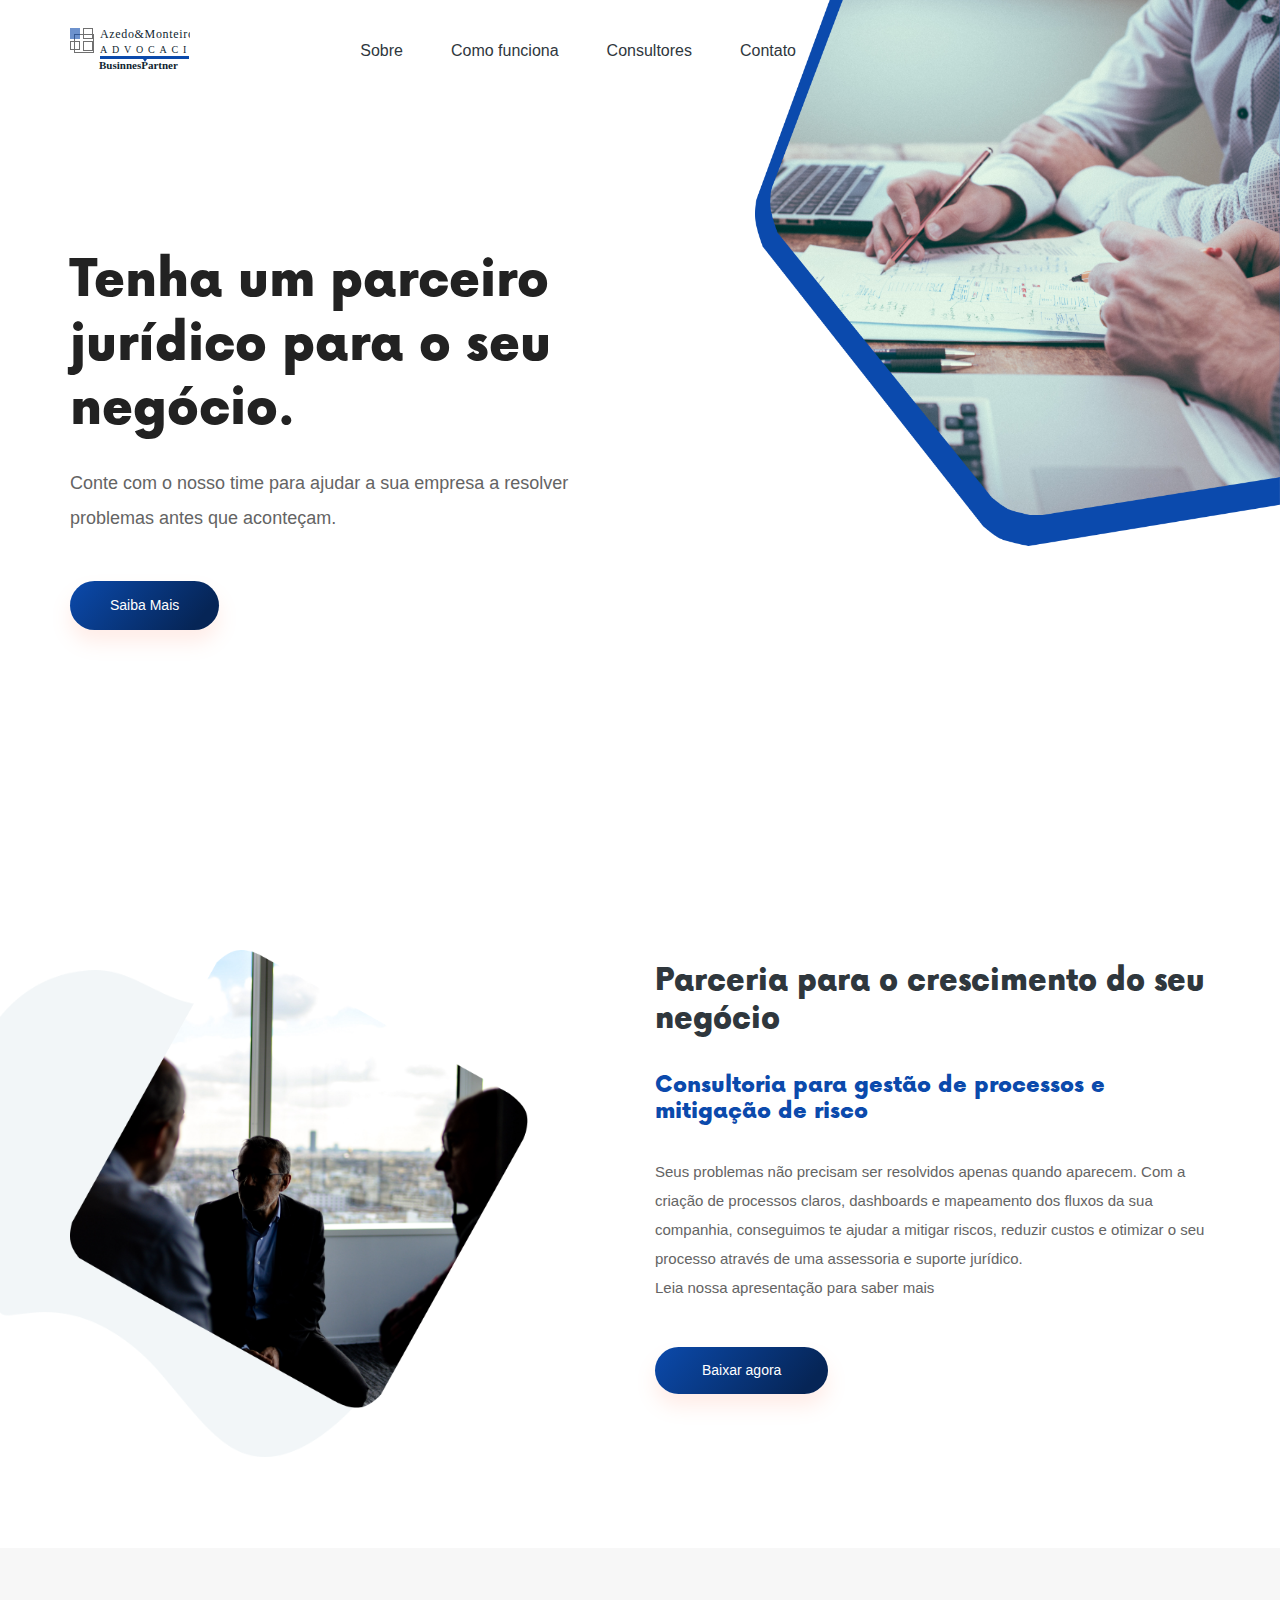
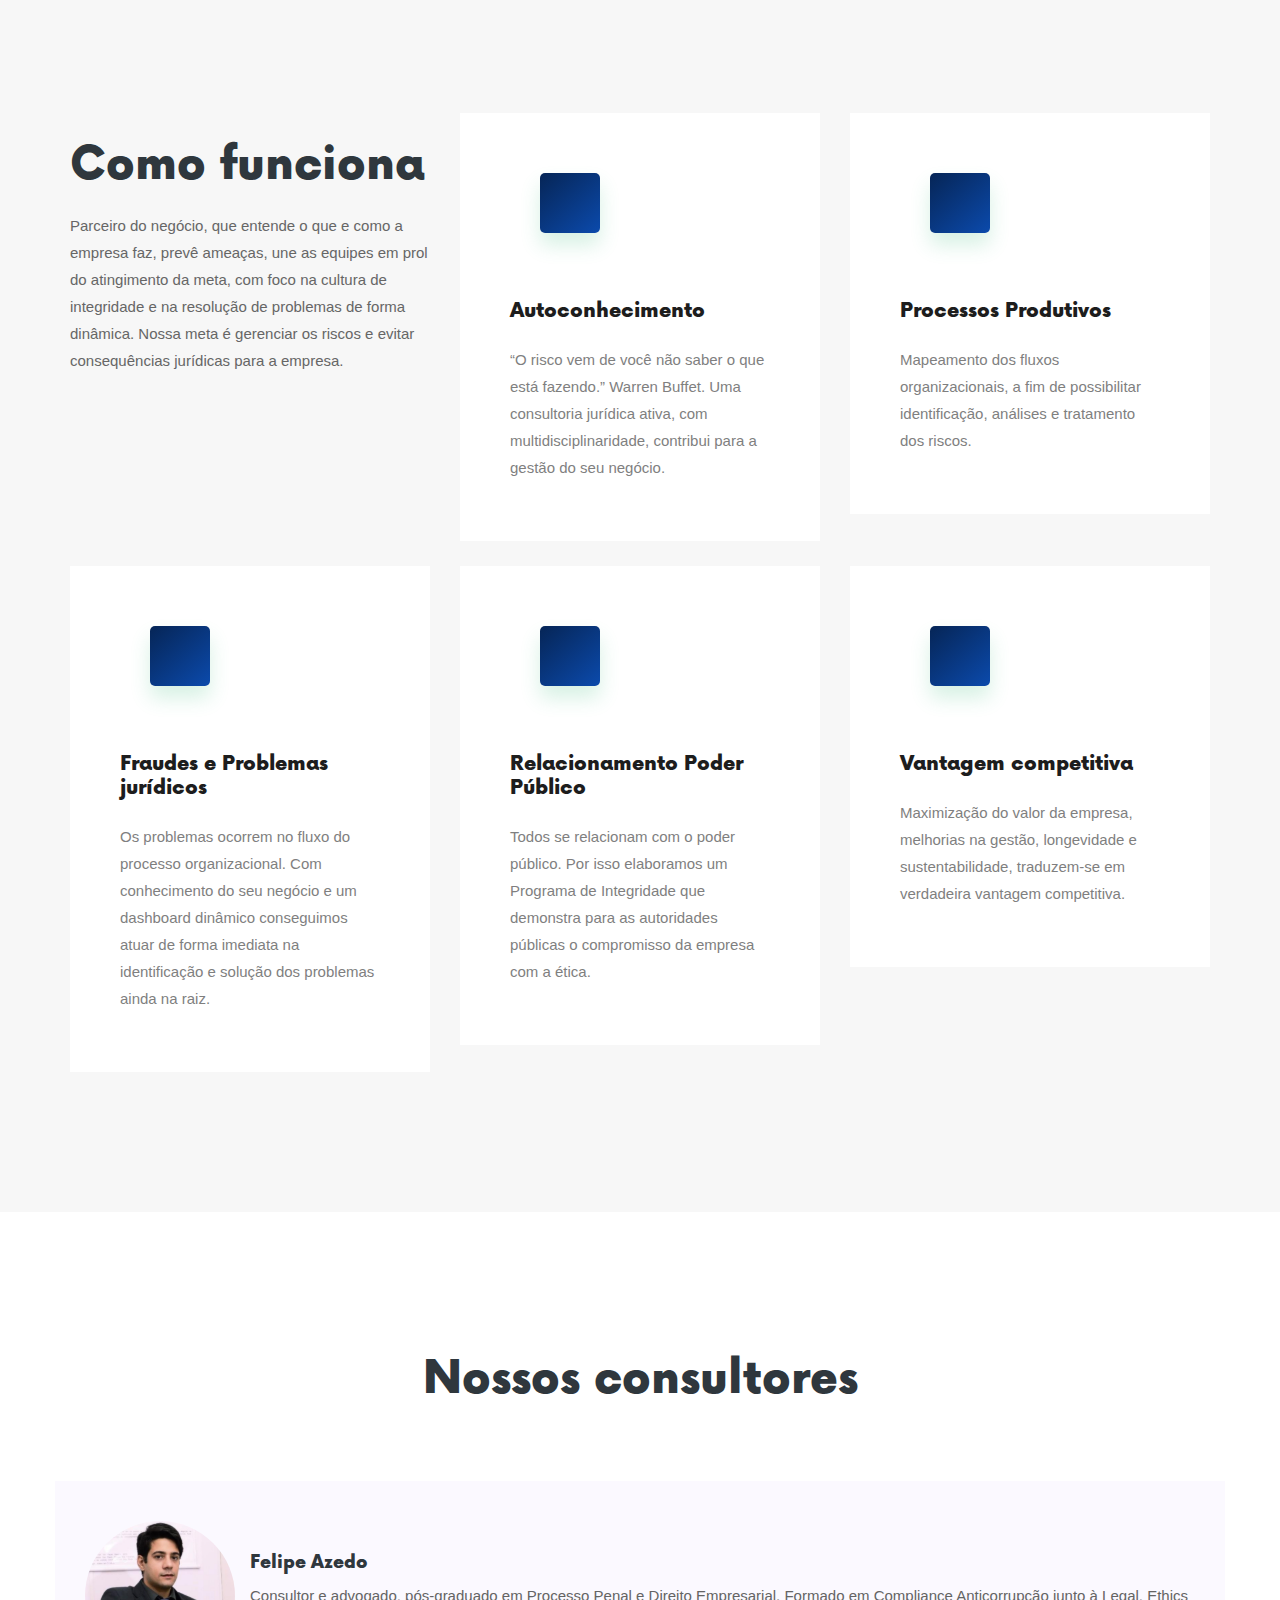
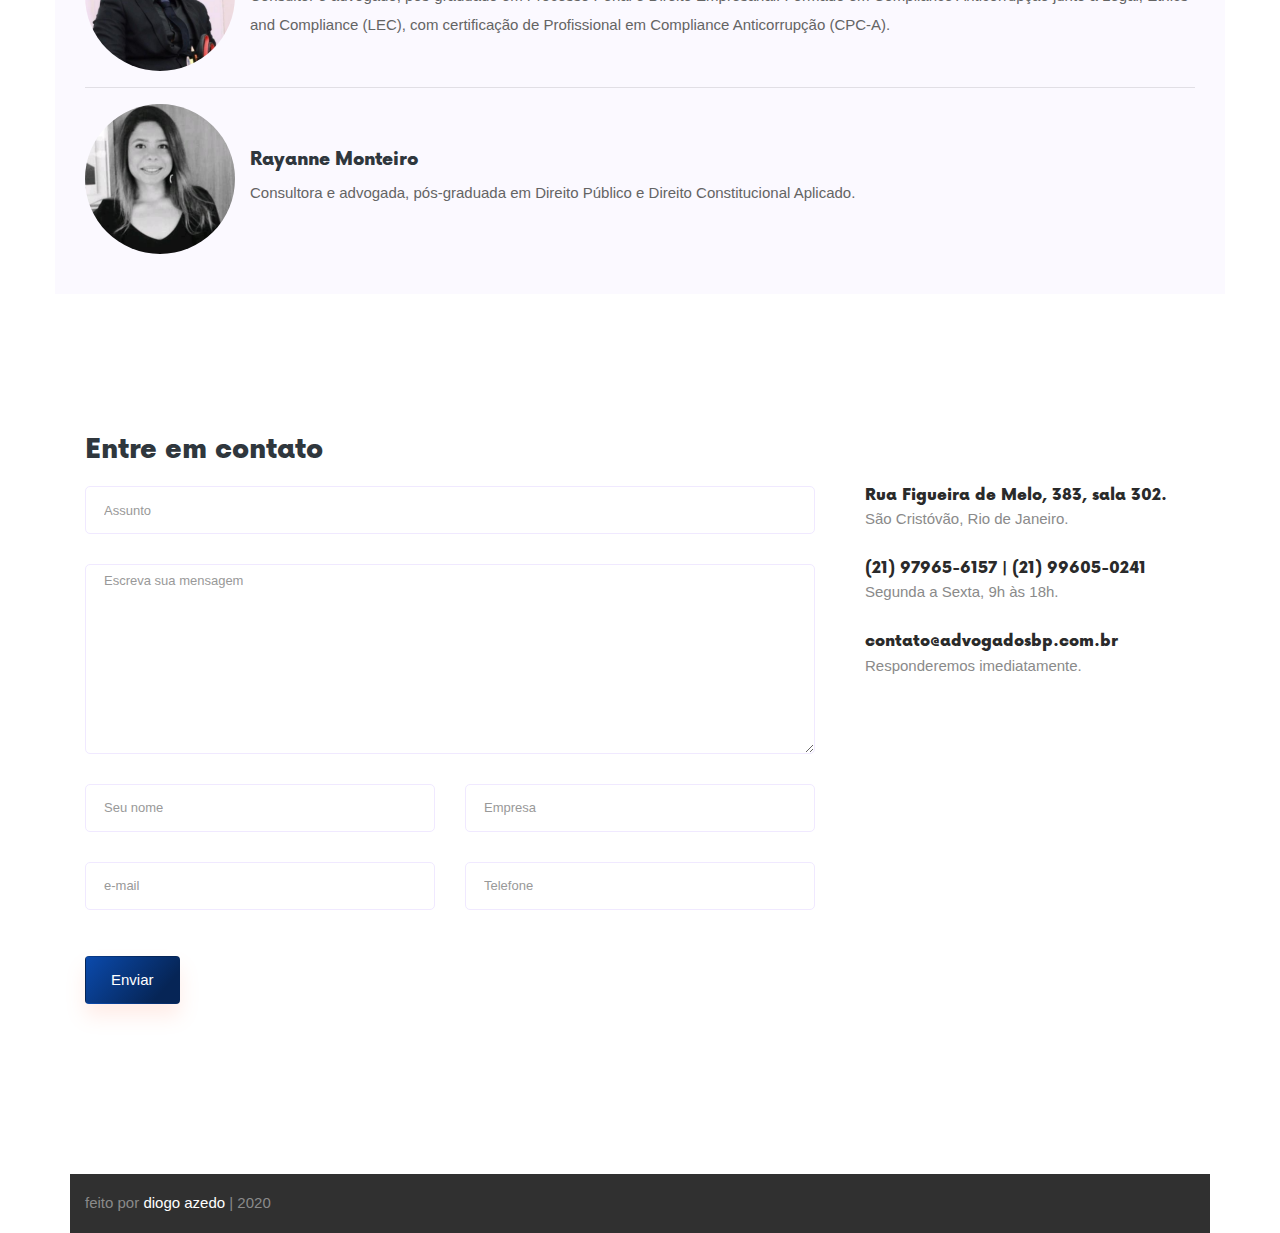
==== commit ca3d58f7: "updates required by the client" ====
--- a/index.html
+++ b/index.html
@@ -61,8 +61,8 @@
                     <div class="banner_text">
                         <div class="banner_text_iner">
                             <h1>Tenha um parceiro jurídico para o seu negócio.</h1>
-                            <p>Conte com o nosso time para ajudar a sua empresa a resolver problemas antes que eles acontençam.</p>
-                            <a href="#sobre" class="btn_1">saiba mais </a>
+                            <p>Conte com o nosso time para ajudar a sua empresa a resolver problemas antes que aconteçam.</p>
+                            <a href="img/parceiro_juridico.pdf" target="_blank" class="btn_1">saiba mais </a>
                         </div>
                     </div>
                 </div>
@@ -85,9 +85,10 @@
                         <h2>Parceria para o crescimento do seu negócio</h2>
                         <h4>Consultoria para gestão de processos e mitigação de risco</h4>
                         <p>Seus problemas não precisam ser resolvidos apenas quando aparecem. Com a criação de processos claros, dashboards e mapeamento dos fluxos
-                            da sua companhia, conseguimos te ajudar a mitigar riscos, reduzir custos e otimizar o seu processo através de uma assessoria e suporte jurídico.
-                        </p>
-                        <a href="#contato" class="btn_2">Saiba mais</a>
+                            da sua companhia, conseguimos te ajudar a mitigar riscos, reduzir custos e otimizar o seu processo através de uma assessoria e suporte jurídico. <br/>
+                            Leia nossa apresentação para saber mais
+                        </p>
+                        <a href="img/apresentacao_advogadosbp.pdf" target="_blank" class="btn_2">Baixar agora</a>
                     </div>
                 </div>
             </div>
@@ -109,35 +110,47 @@
                     <div class="single_service_part">
                         <span class="single_service_icon"><i class="lnr lnr-graduation-hat"></i></span>
                         <h4>Autoconhecimento</h4>
-                        <p></p>
+                        <p>
+                            “O risco vem de você não saber o que está fazendo.” Warren Buffet.
+                            Uma consultoria jurídica ativa, com multidisciplinaridade, contribui para a gestão do seu negócio.
+                        </p>
                     </div>
                 </div>
                 <div class="col-sm-6 col-xl-4">
                     <div class="single_service_part">
                         <span class="single_service_icon"><i class="lnr lnr-cog"></i></span>
                         <h4>Processos Produtivos</h4>
-                        <p></p>
+                        <p>
+                            Mapeamento dos fluxos organizacionais, a fim de possibilitar identificação, análises e tratamento dos riscos.
+                        </p>
                     </div>
                 </div>
                 <div class="col-sm-6 col-xl-4">
                     <div class="single_service_part">
                         <span class="single_service_icon"><i class="lnr lnr-bug"></i></span>
                         <h4>Fraudes e Problemas jurídicos</h4>
-                        <p></p>
+                        <p>
+                            Os problemas ocorrem no fluxo do processo organizacional. Com conhecimento do seu negócio e um dashboard dinâmico conseguimos atuar de forma imediata na identificação e solução dos problemas ainda na raiz.
+                        </p>
                     </div>
                 </div>
                 <div class="col-sm-6 col-xl-4">
                     <div class="single_service_part">
                         <span class="single_service_icon"><i class="lnr lnr-apartment"></i></span>
                         <h4>Relacionamento Poder Público</h4>
-                        <p></p>
+                        <p>
+                            Todos se relacionam com o poder público. Por isso elaboramos um Programa de Integridade que demonstra para as autoridades públicas o compromisso da empresa com a ética.
+                        </p>
                     </div>
                 </div>
                 <div class="col-sm-6 col-xl-4">
                     <div class="single_service_part">
                         <span class="single_service_icon"><i class="lnr lnr-rocket"></i></span>
                         <h4>Vantagem competitiva</h4>
-                        <p></p>
+                        <p>
+                            Maximização do valor da empresa, melhorias na gestão, longevidade e sustentabilidade, traduzem-se em verdadeira vantagem competitiva.
+
+                        </p>
                     </div>
                 </div>
             </div>
@@ -185,9 +198,13 @@
         <div class="col-lg-8">
           <form class="form-contact contact_form" action="envia.php" method="post" id="contactForm" novalidate="novalidate">
             <div class="row">
+            <div class="col-12">
+                    <div class="form-group">
+                      <input class="form-control" name="subject" id="subject" type="text" onfocus="this.placeholder = ''" onblur="this.placeholder = 'Assunto'" placeholder = 'Assunto'>
+                    </div>
+            </div>
               <div class="col-12">
                 <div class="form-group">
-                  
                     <textarea class="form-control w-100" name="message" id="message" cols="30" rows="9" onfocus="this.placeholder = ''" onblur="this.placeholder = 'Escreva sua mensagem'" placeholder = 'Escreva sua mensagem'></textarea>
                 </div>
               </div>
@@ -198,12 +215,17 @@
               </div>
               <div class="col-sm-6">
                 <div class="form-group">
+                  <input class="form-control" name="company" id="company" type="text" onfocus="this.placeholder = ''" onblur="this.placeholder = 'Empresa'" placeholder = 'Empresa'>
+                </div>
+              </div>
+              <div class="col-sm-6">
+                <div class="form-group">
                   <input class="form-control" name="email" id="email" type="email" onfocus="this.placeholder = ''" onblur="this.placeholder = 'e-mail'" placeholder = 'e-mail'>
                 </div>
               </div>
-              <div class="col-12">
-                <div class="form-group">
-                  <input class="form-control" name="subject" id="subject" type="text" onfocus="this.placeholder = ''" onblur="this.placeholder = 'Assunto'" placeholder = 'Assunto'>
+              <div class="col-sm-6">
+                <div class="form-group">
+                  <input class="form-control" name="phone" id="phone" type="phone" onfocus="this.placeholder = ''" onblur="this.placeholder = '(DD) 99999-9999'" placeholder = 'Telefone'>
                 </div>
               </div>
             </div>
@@ -231,7 +253,7 @@
             <span class="contact-info__icon"><i class="lnr lnr-envelope"></i></span>
             <div class="media-body">
               <h3>contato@advogadosbp.com.br</h3>
-              <p>Entre em contato</p>
+              <p>Responderemos imediatamente.</p>
             </div>
           </div>
         </div>
--- a/css/style.css
+++ b/css/style.css
@@ -2721,7 +2721,7 @@
   .banner_part {
     height: 700px;
     background-image: none;
-    background-color: #f0eed4;
+    background-color: #fff;
   }
 }
 
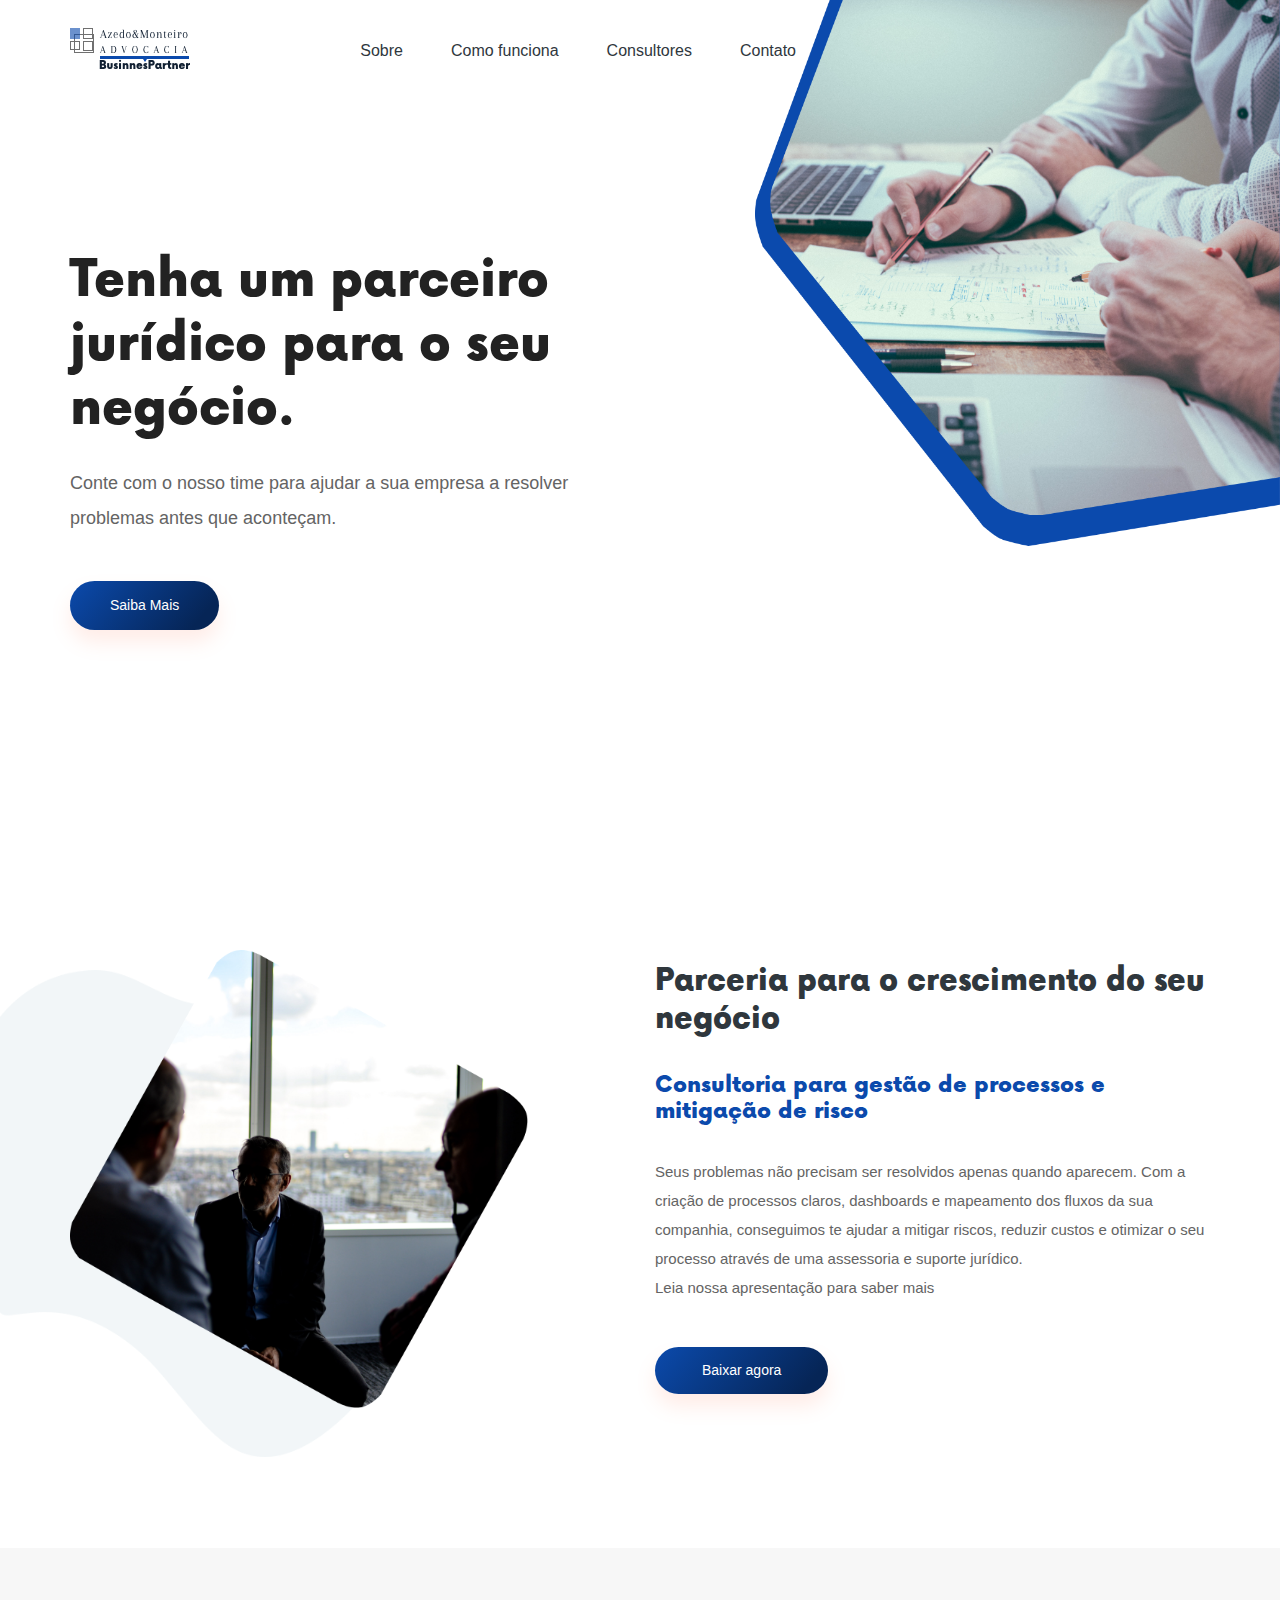
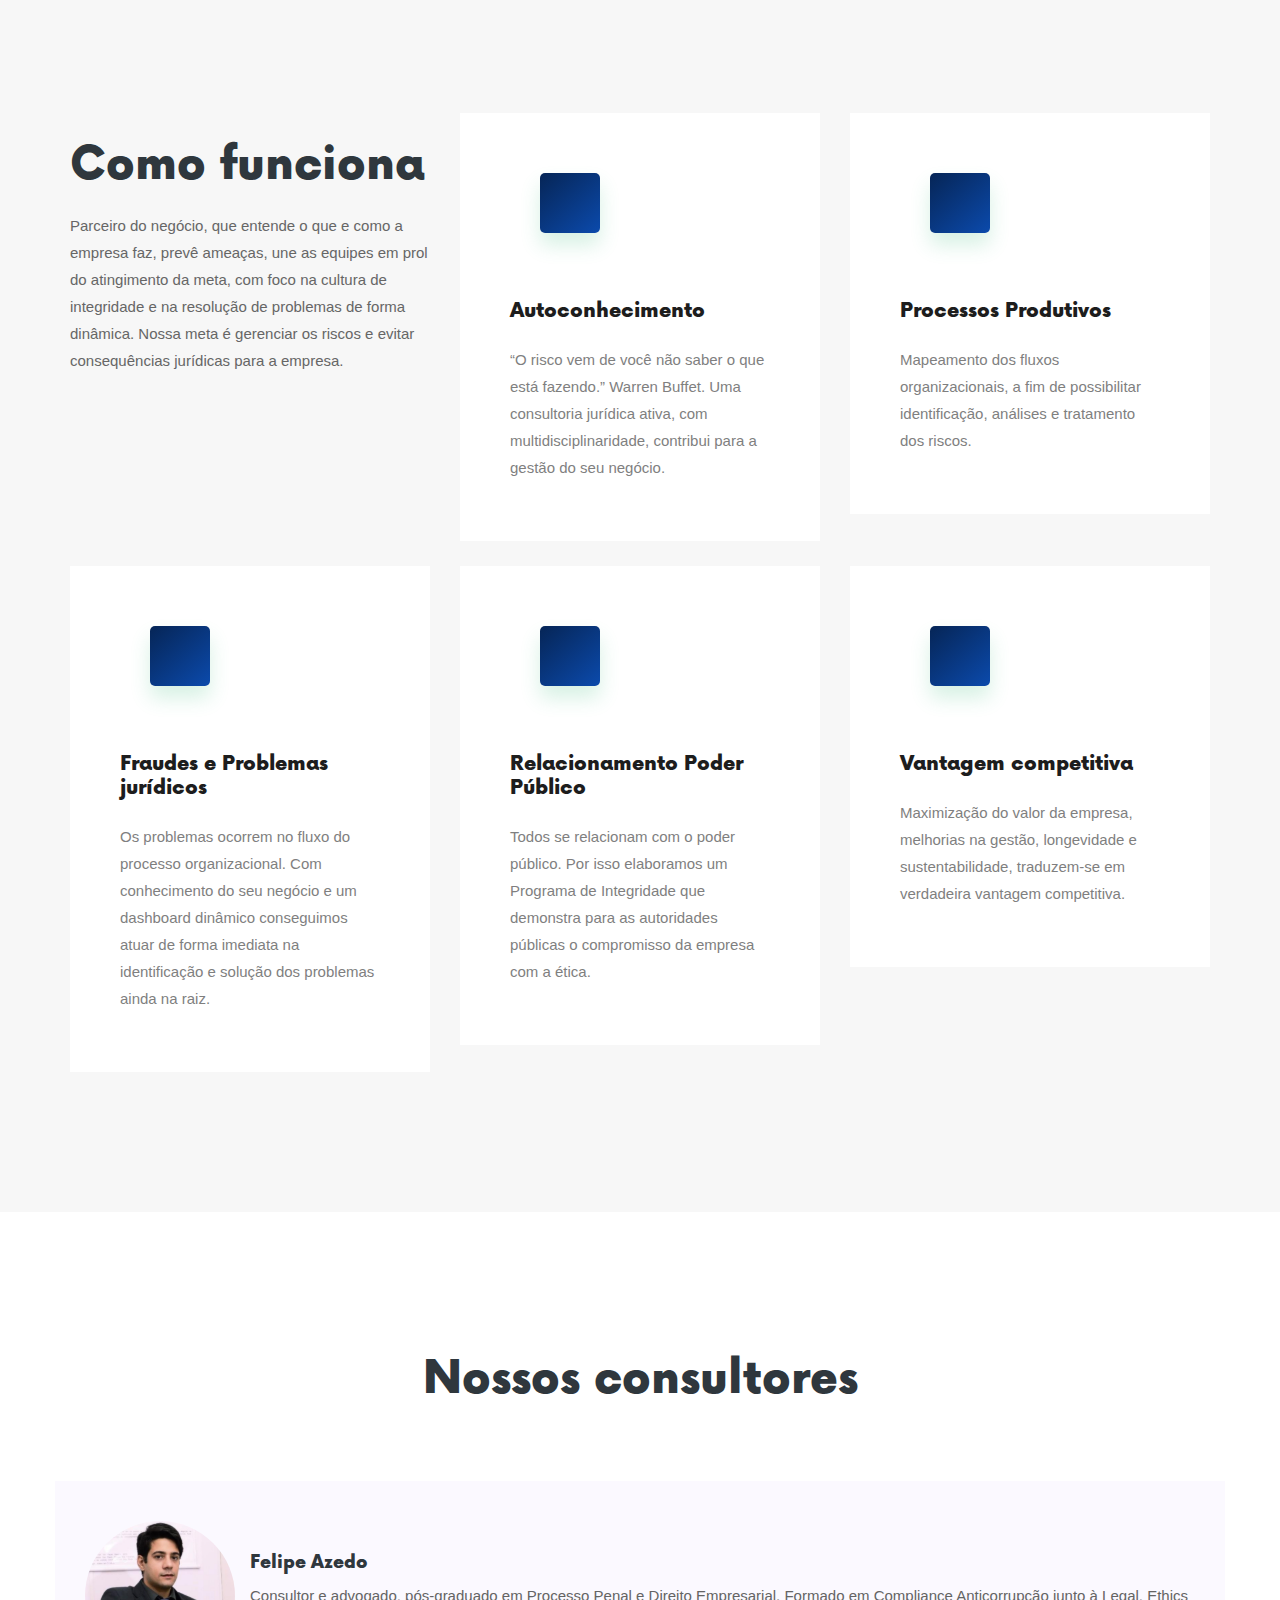
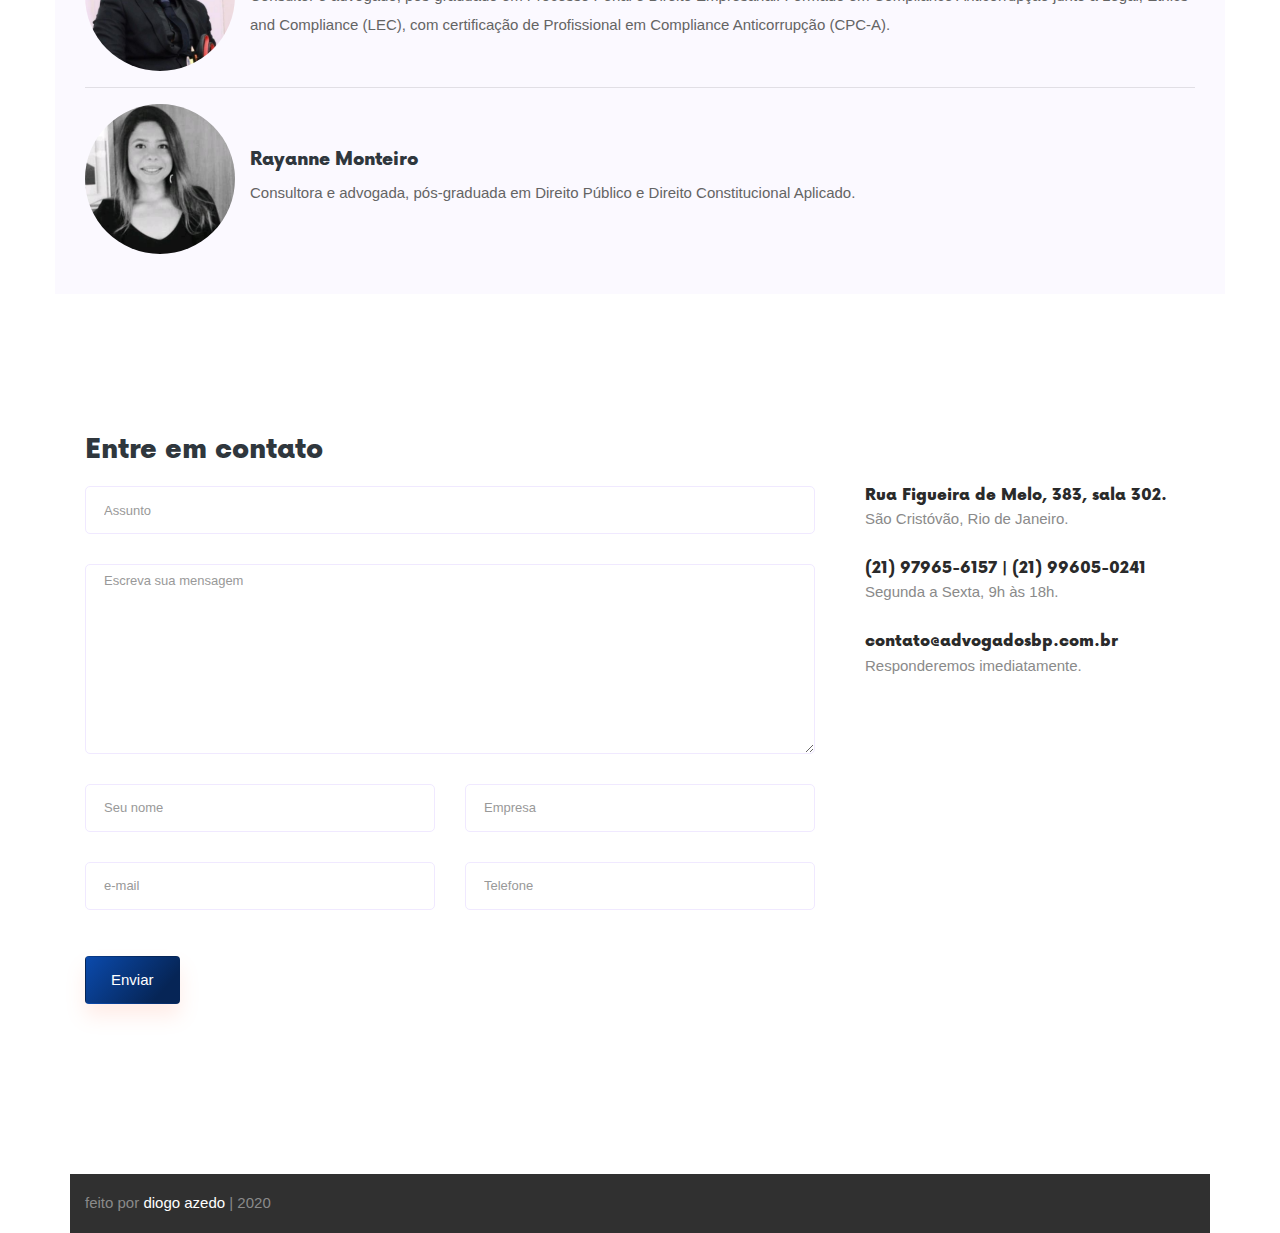
==== commit b90c1627: "fixing logo" ====
--- a/index.html
+++ b/index.html
@@ -22,7 +22,7 @@
             <div class="row align-items-center">
                 <div class="col-lg-8 col-xl-8">
                     <nav class="navbar navbar-expand-lg navbar-light">
-                        <a class="navbar-brand" href="index.html"> <img src="img/logo.svg" alt="logo"> </a>
+                        <a class="navbar-brand" href="index.html"> <img src="img/logo.png" alt="logo"> </a>
                         <button class="navbar-toggler" type="button" data-toggle="collapse"
                             data-target="#navbarSupportedContent" aria-controls="navbarSupportedContent"
                             aria-expanded="false" aria-label="Toggle navigation">
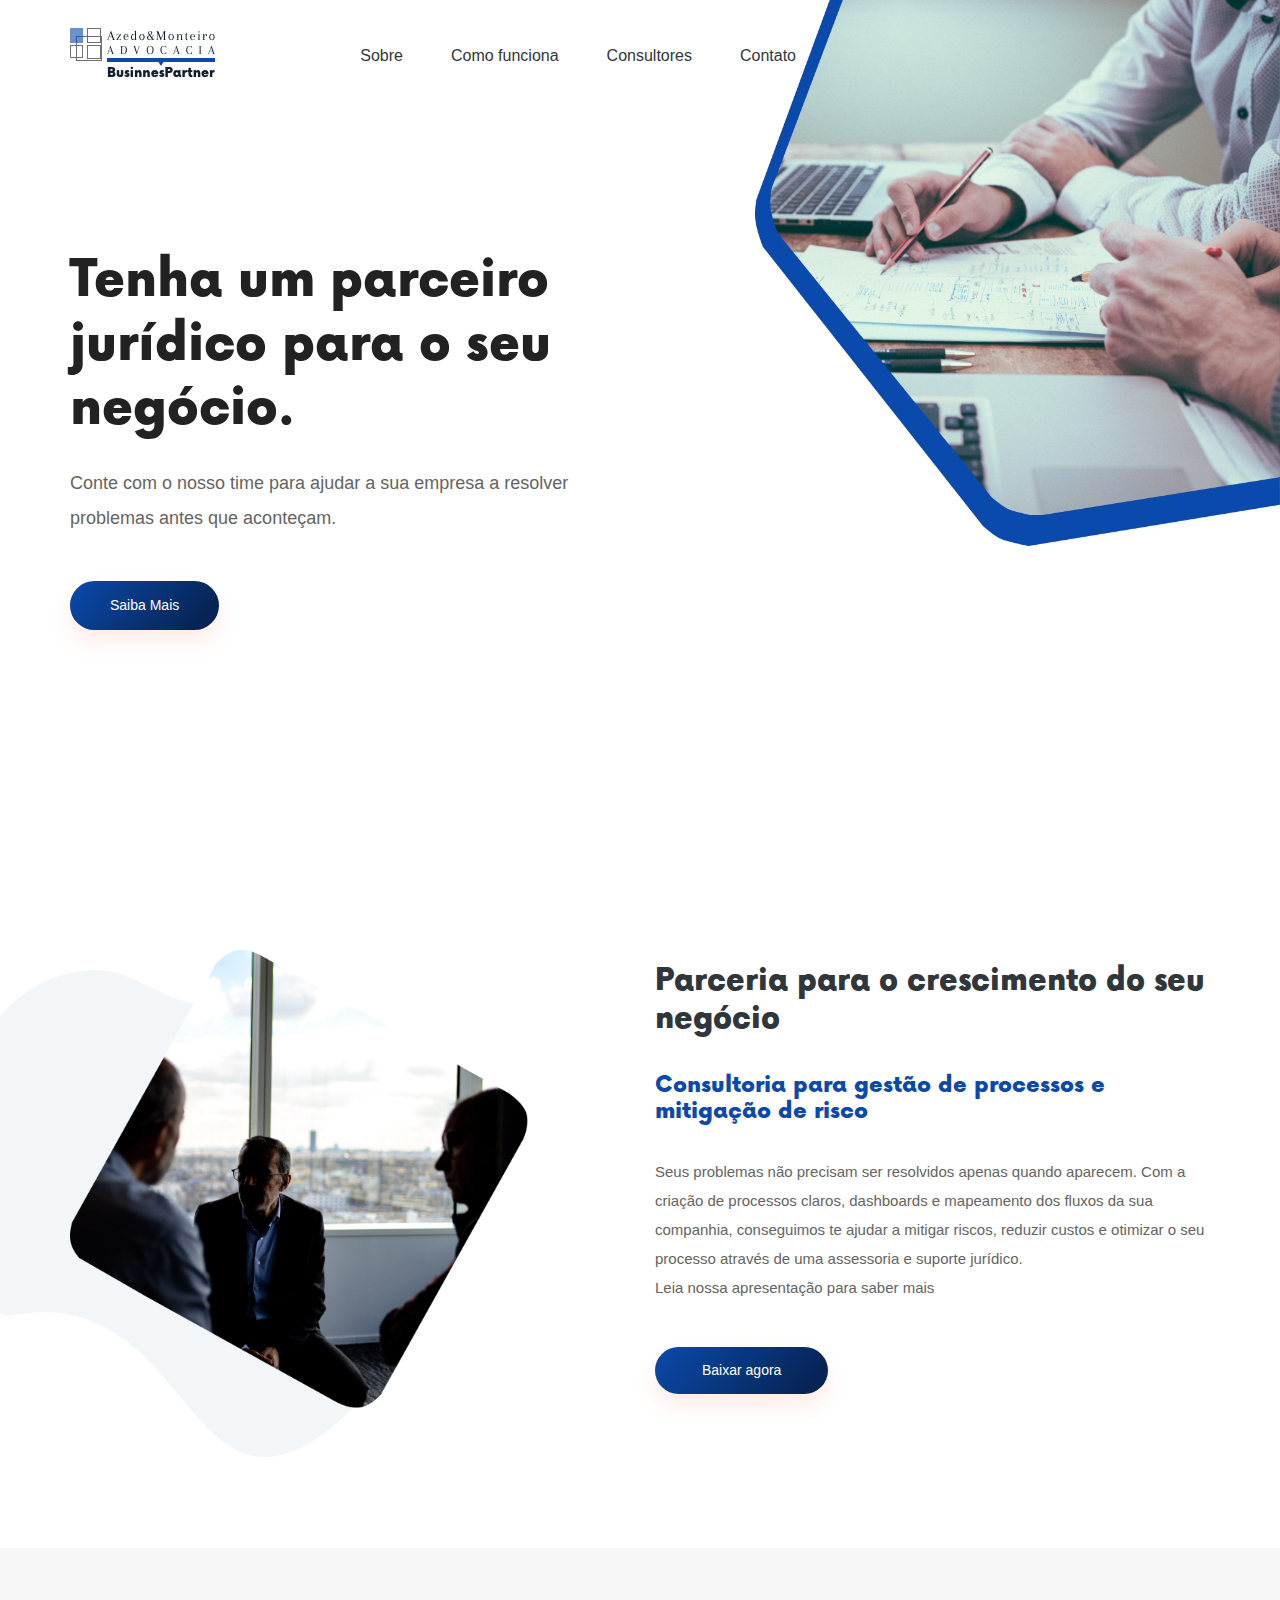
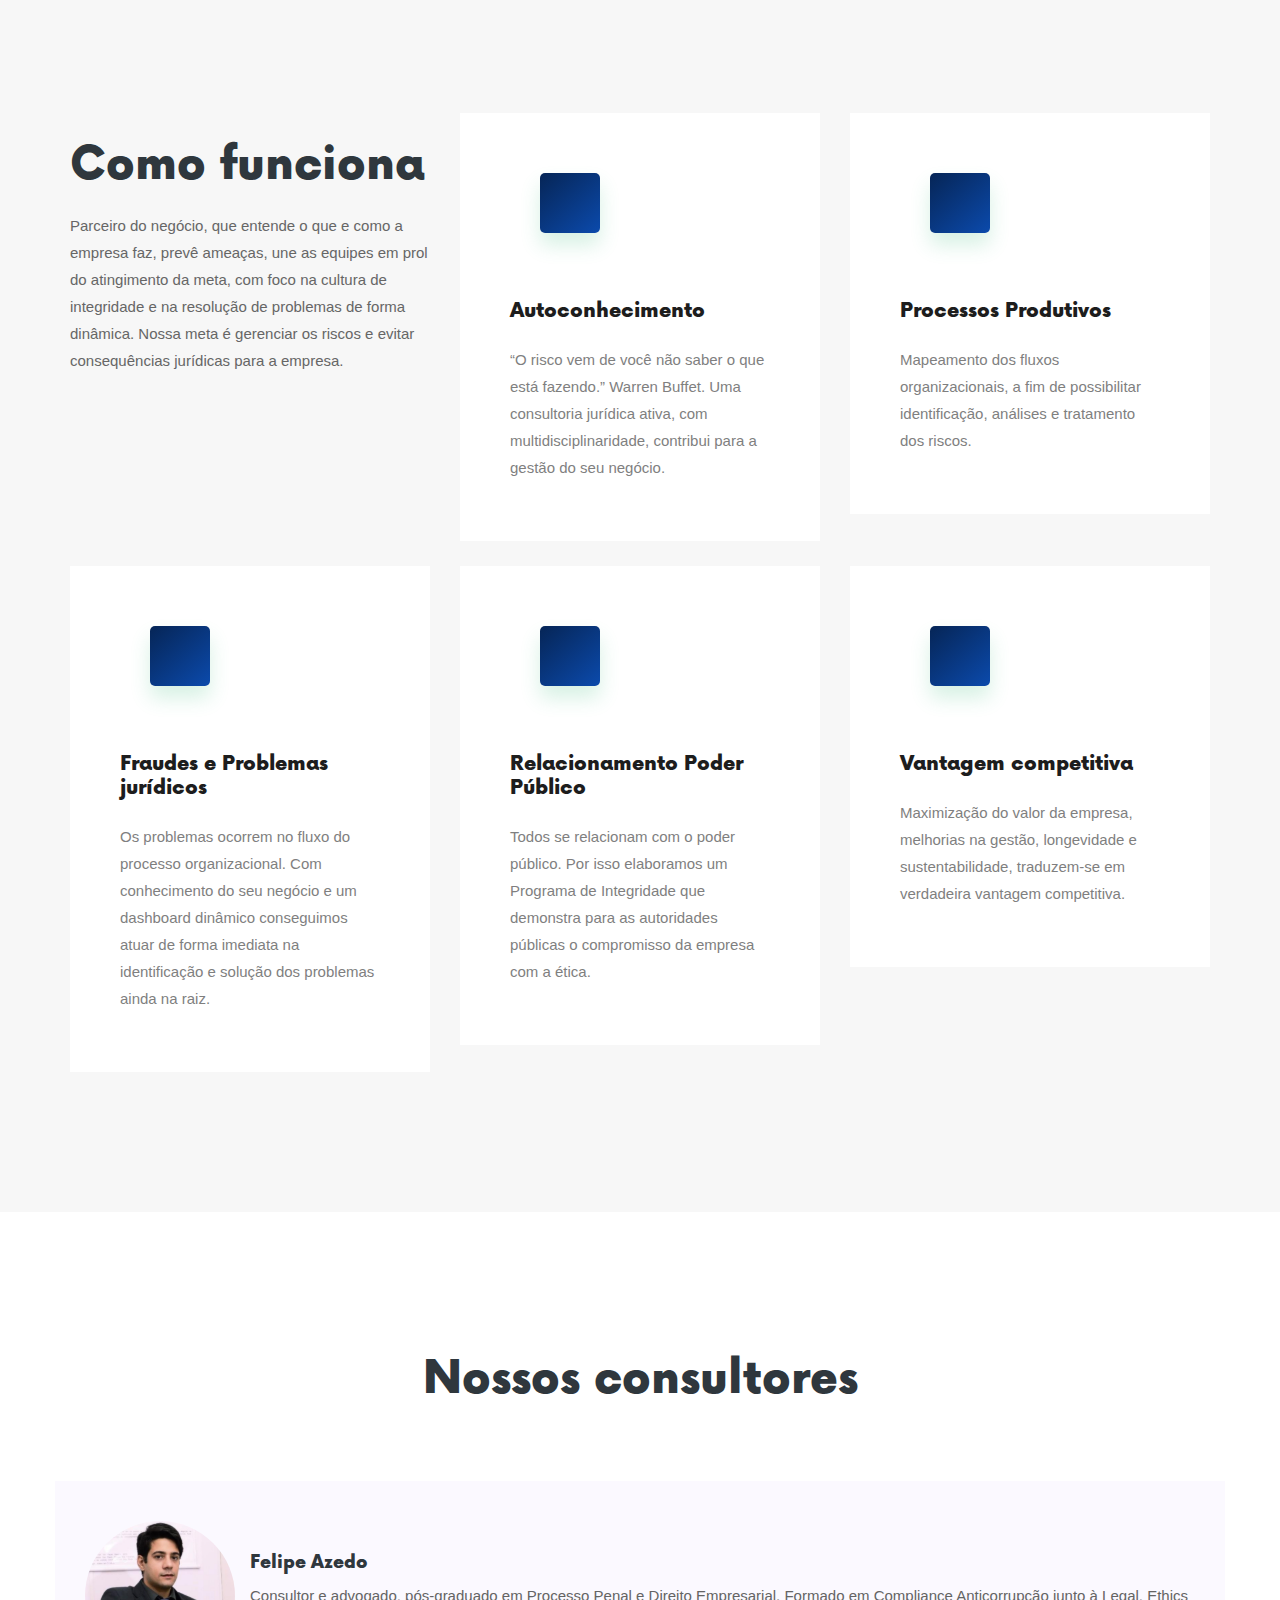
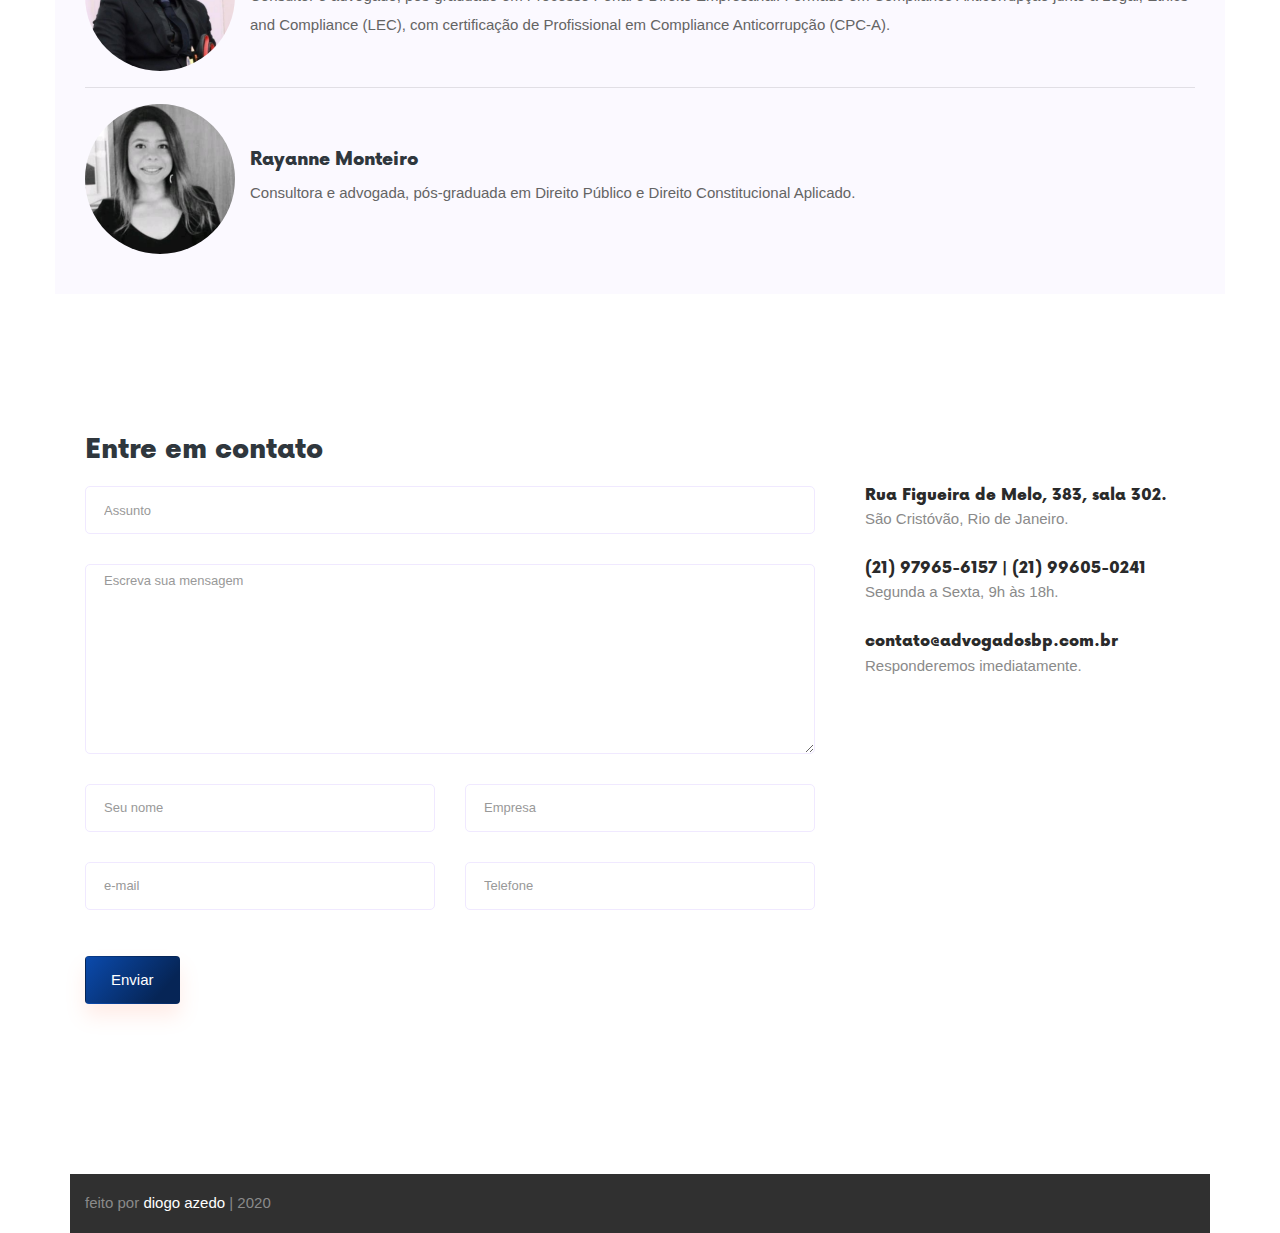
==== commit 3c665e35: "uploading" ====
--- a/index.html
+++ b/index.html
@@ -6,6 +6,15 @@
     <meta charset="utf-8">
     <meta name="viewport" content="width=device-width, initial-scale=1, shrink-to-fit=no">
     <title>Azedo&Monteiro | Advocacia Empresarial Business Partner</title>
+
+    <!-- og tags -->
+    <meta property="og:image" content="img/og_image.png">
+    <meta property="og:image:type" content="image/png" />
+    <meta property="og:type" content="website" />
+    <meta property="og:title" content="Azedo&Monteiro | Advocacia Empresarial Business Partner">
+
+
+
     <link rel="icon" href="img/favicon.png">
     <!-- Bootstrap CSS -->
     <link rel="stylesheet" href="css/bootstrap.min.css">
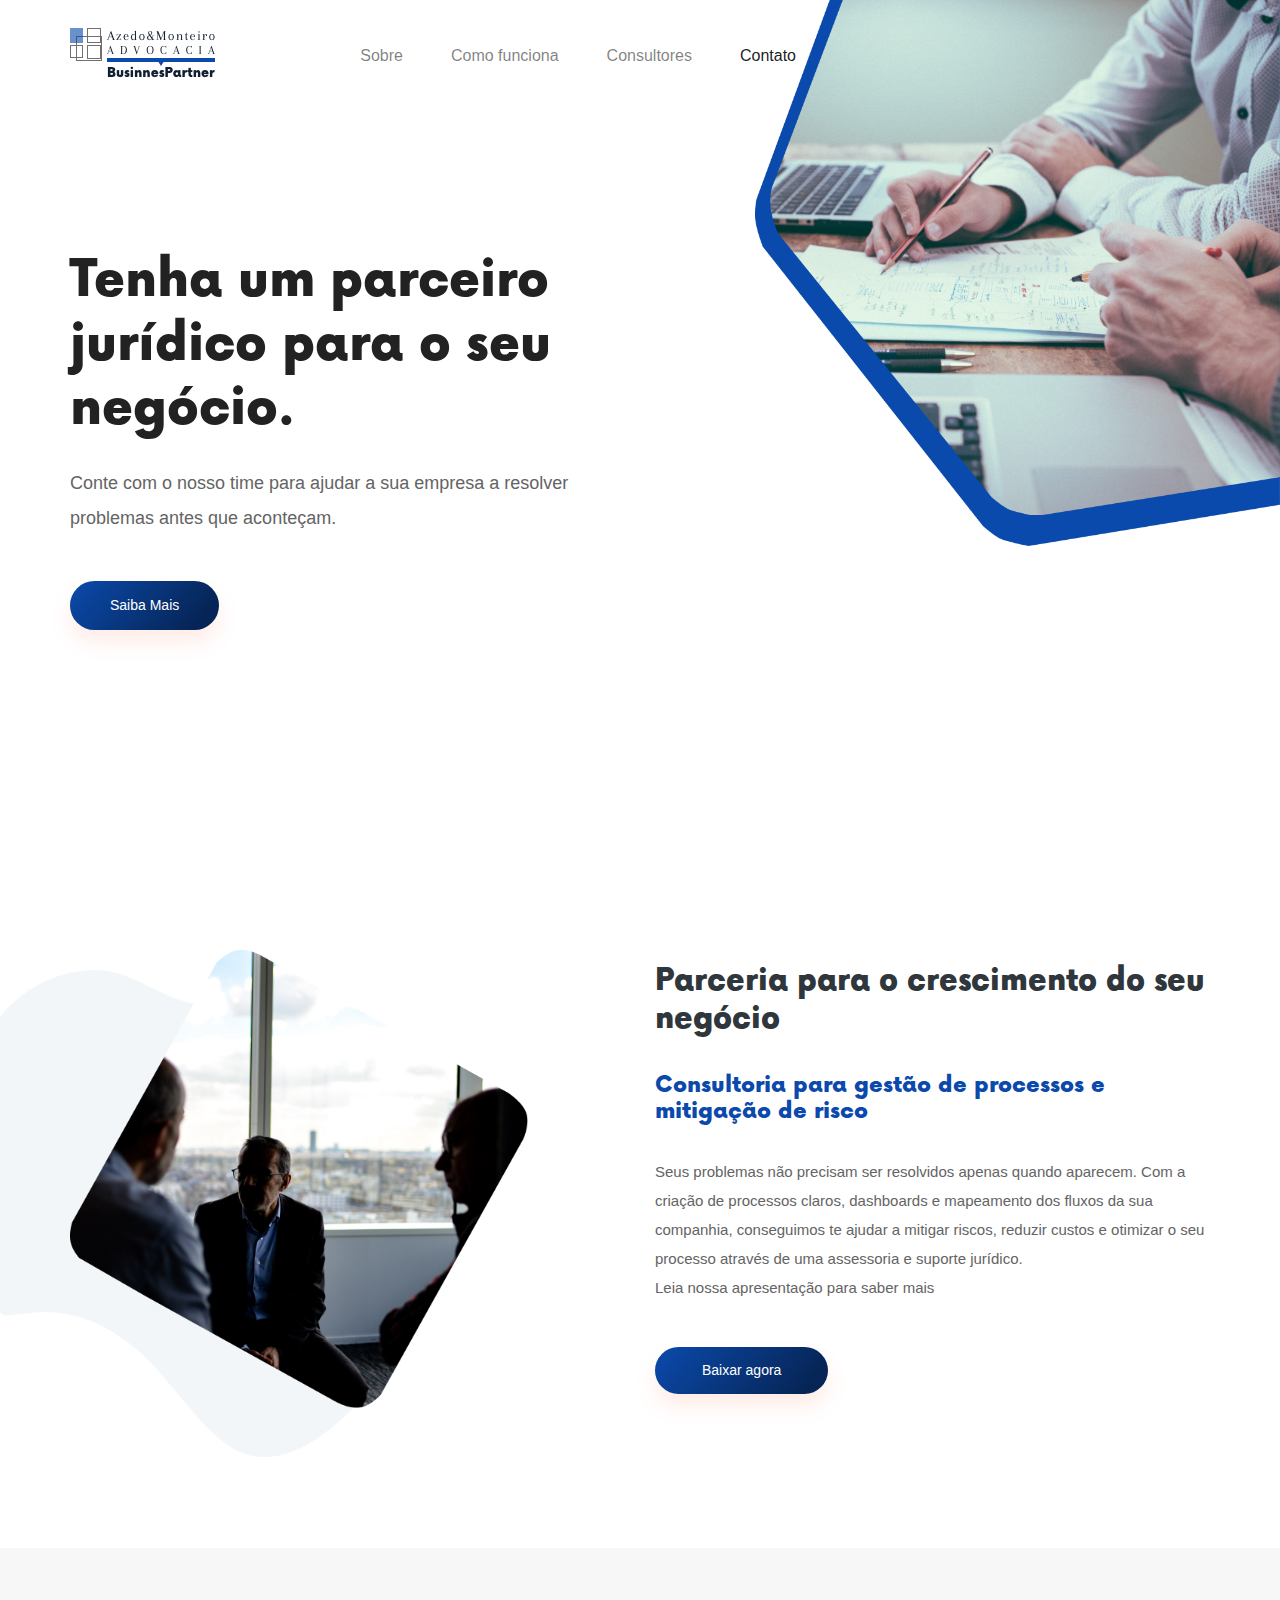
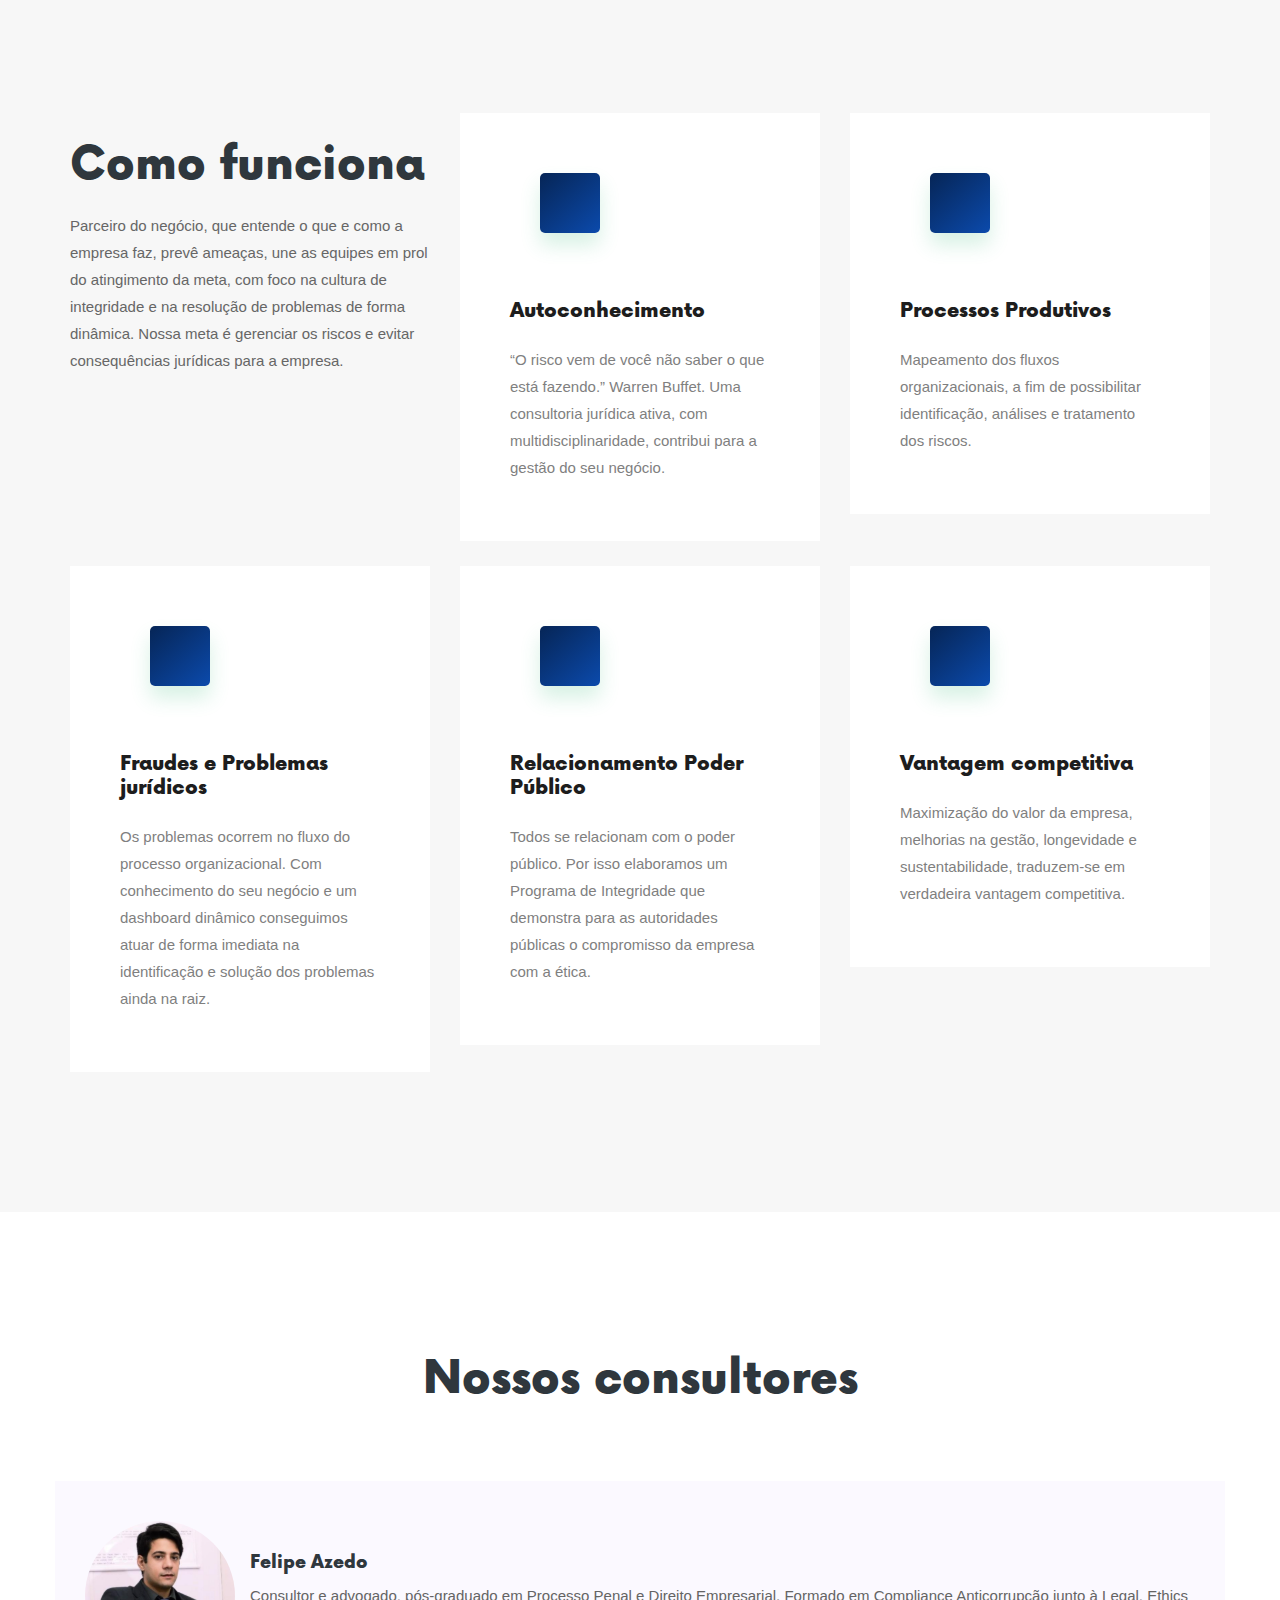
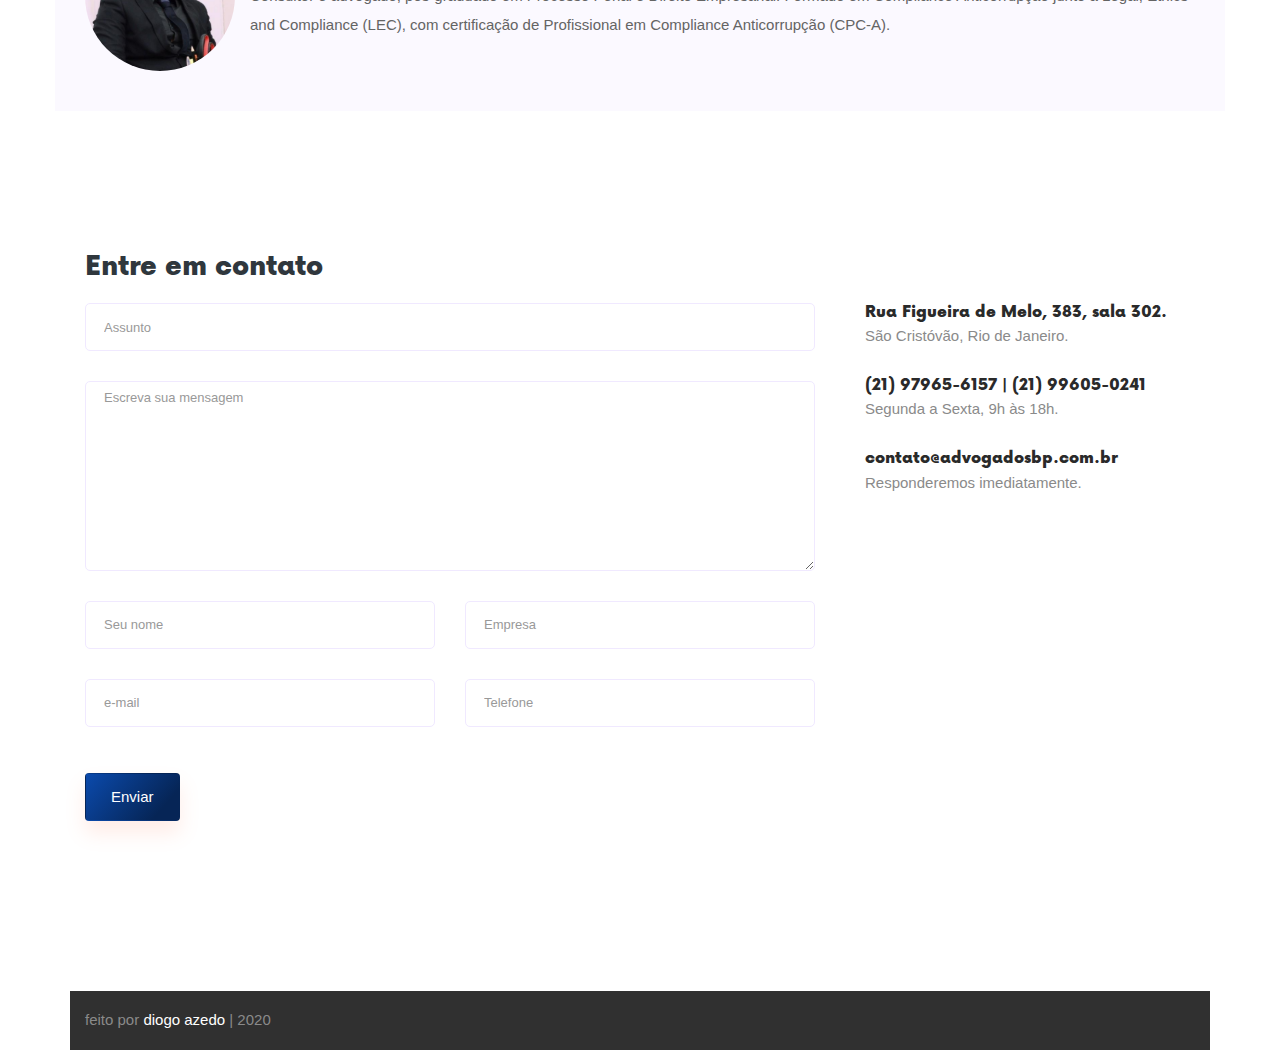
==== commit 12583354: "removing rayanne" ====
--- a/index.html
+++ b/index.html
@@ -8,7 +8,7 @@
     <title>Azedo&Monteiro | Advocacia Empresarial Business Partner</title>
 
     <!-- og tags -->
-    <meta property="og:image" content="img/og_image.png">
+    <meta property="og:image" content="https://advogadosbp.com.br/img/og_image.png">
     <meta property="og:image:type" content="image/png" />
     <meta property="og:type" content="website" />
     <meta property="og:title" content="Azedo&Monteiro | Advocacia Empresarial Business Partner">
@@ -185,14 +185,6 @@
                               <p>Consultor e advogado, pós-graduado em Processo Penal e Direito Empresarial. Formado em Compliance Anticorrupção junto à Legal, Ethics and Compliance (LEC), com certificação de Profissional em Compliance Anticorrupção (CPC-A).</p>
                            </div>
                         </div>
-                        <hr>
-                        <div class="media align-items-center">
-                            <img src="img/client/rayanne.svg" alt="Rayanne Monteiro, professora e advogada">
-                            <div class="media-body authors">
-                                  <h4>Rayanne Monteiro</h4>
-                               <p>Consultora e advogada, pós-graduada em Direito Público e Direito Constitucional Aplicado.</p>
-                            </div>
-                         </div>
                      </div>
                 </section>
             </div>
--- a/css/style.css
+++ b/css/style.css
@@ -2522,7 +2522,7 @@
 
 /* line 18, E:/167 Bizcon Business/Bizcon_html/sass/_menu.scss */
 .main_menu .main-menu-item ul li a {
-  color: #2f373d !important;
+  color: #2f373d;
   font-size: 16px;
   padding: 7px 24px !important;
   font-family: 'Open-sans', sans-serif;
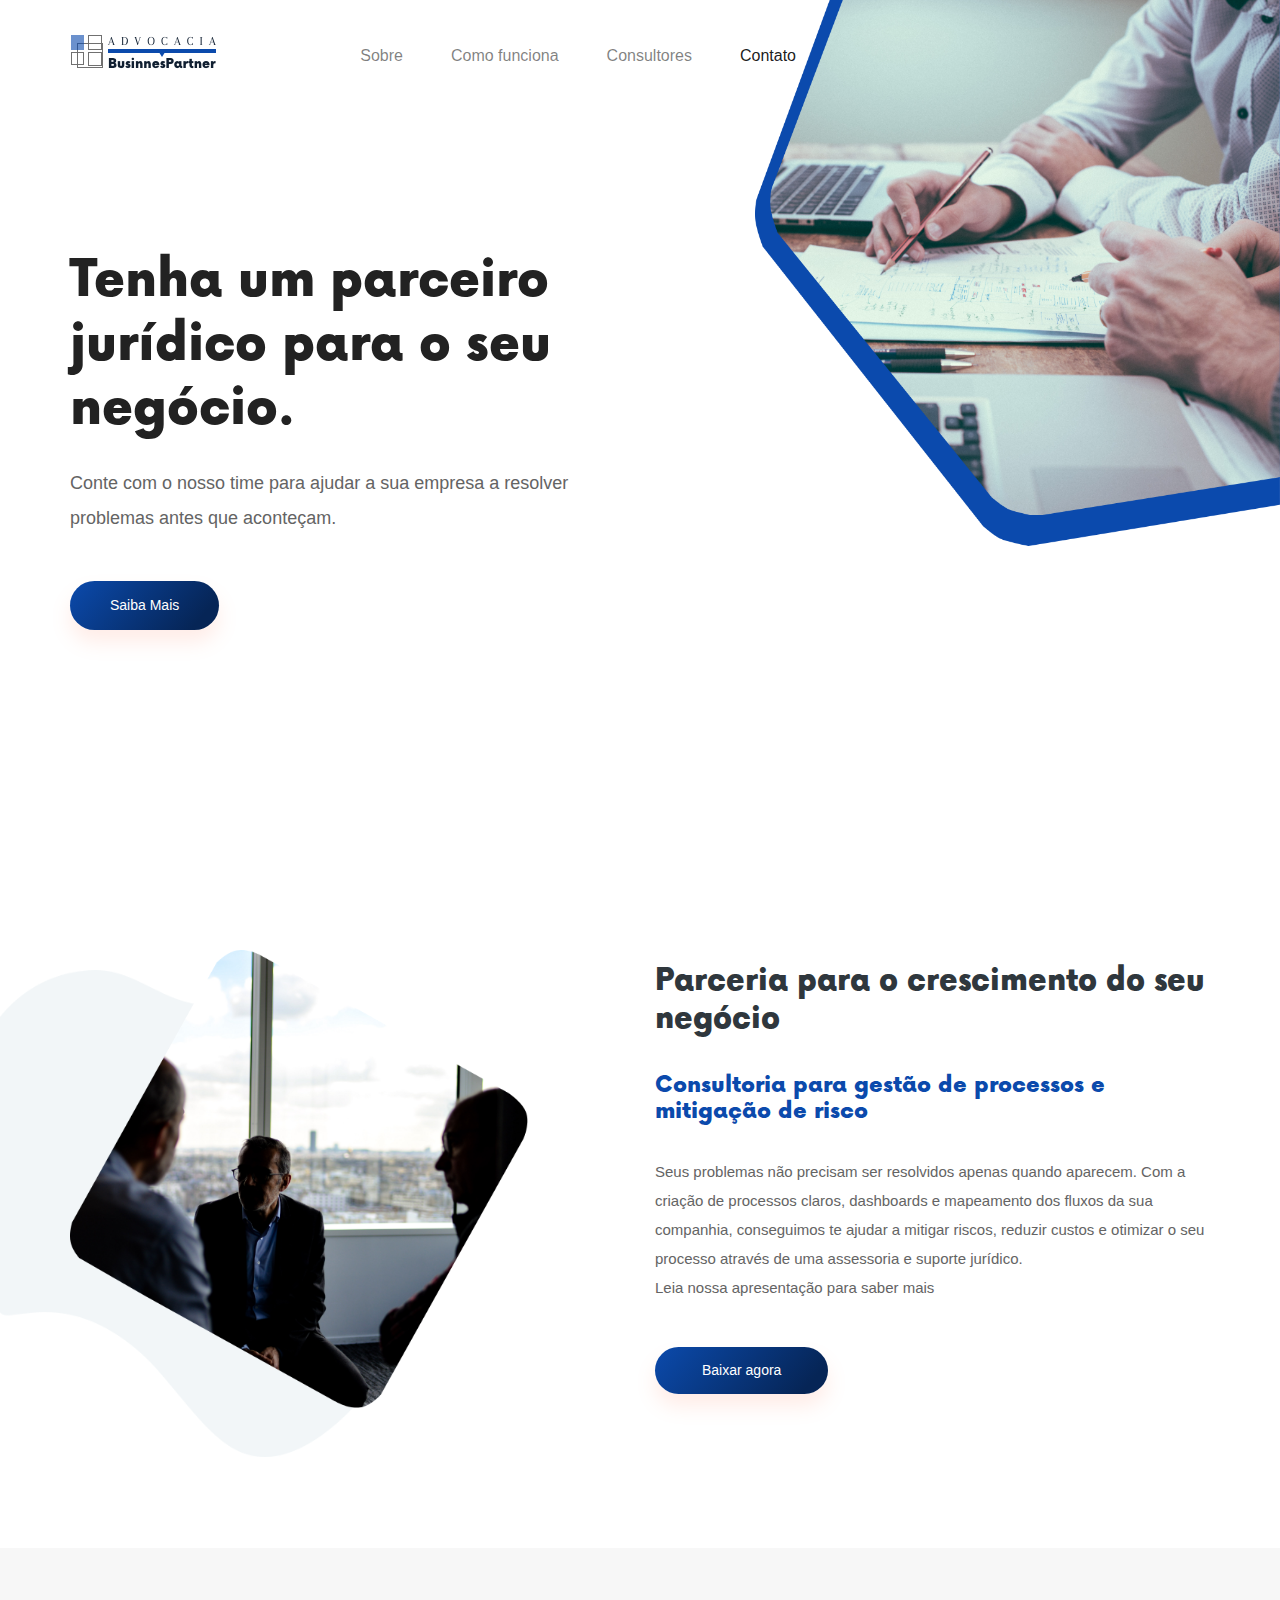
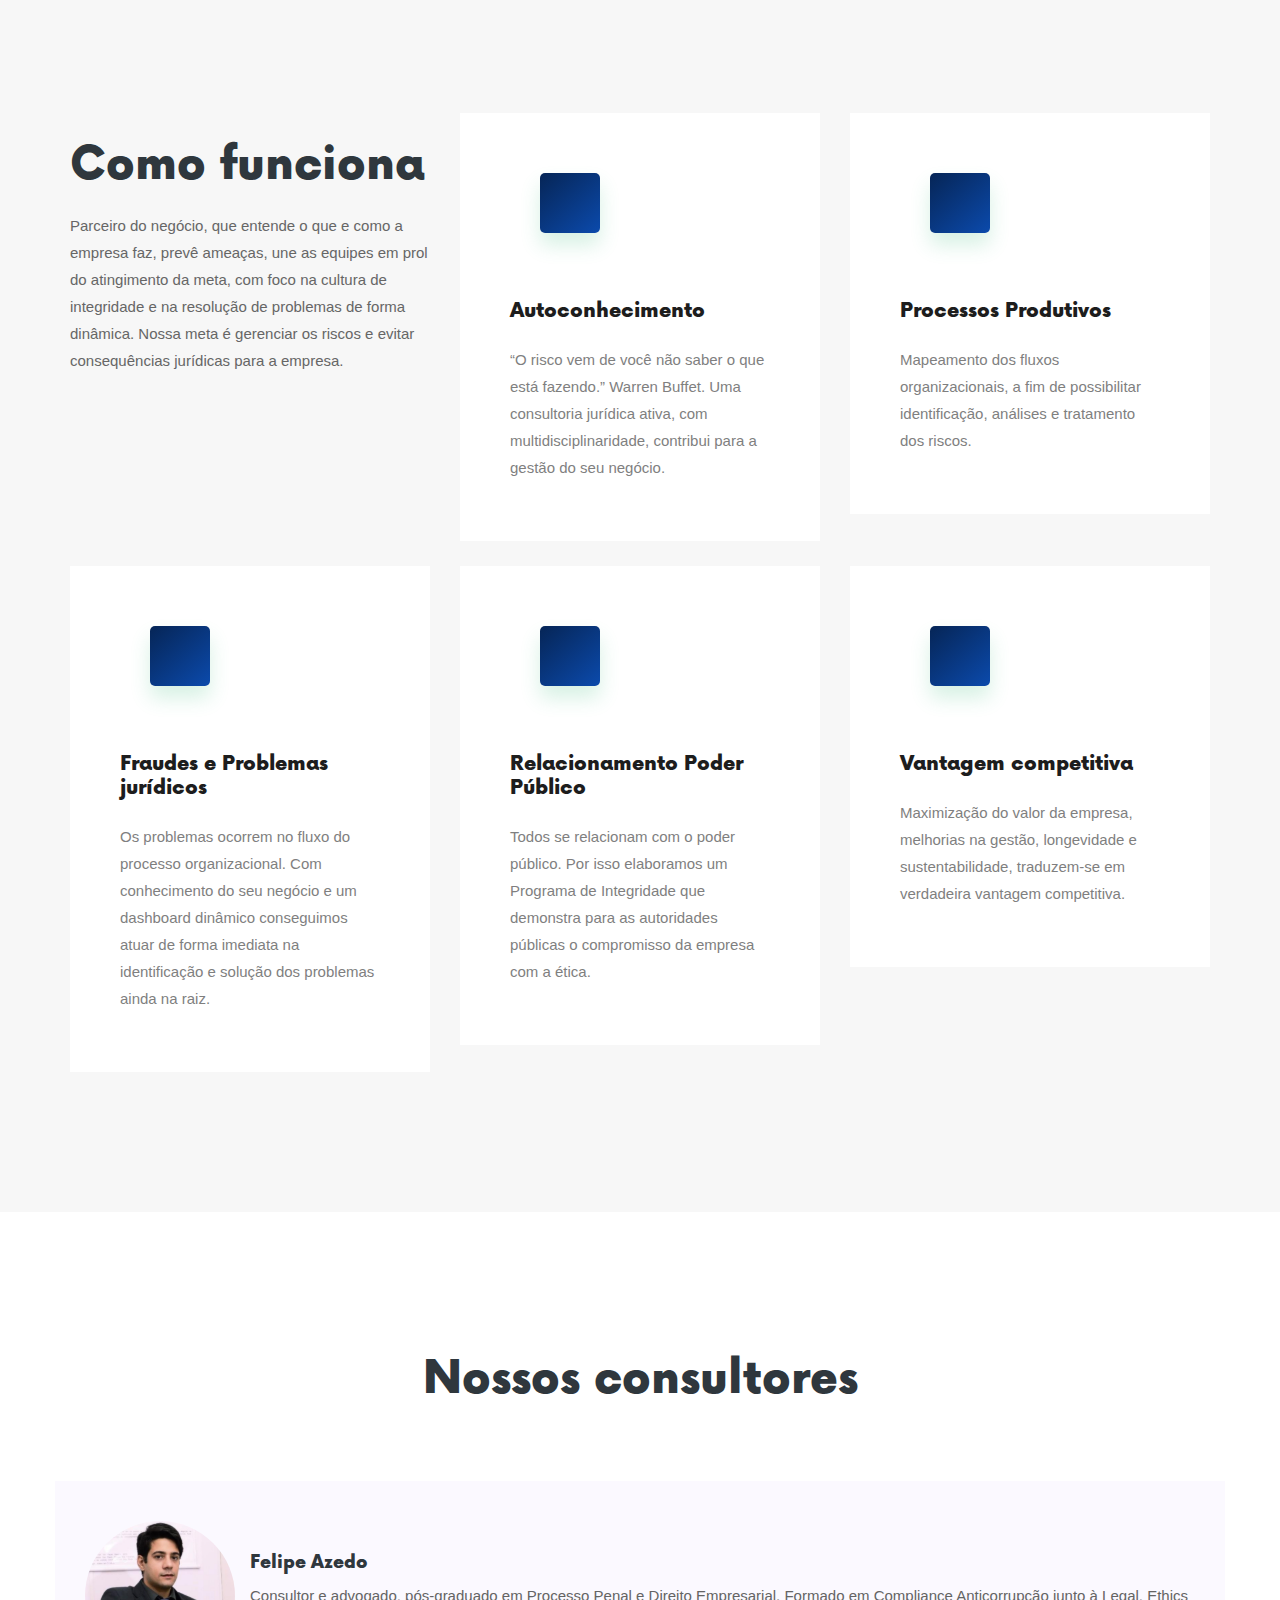
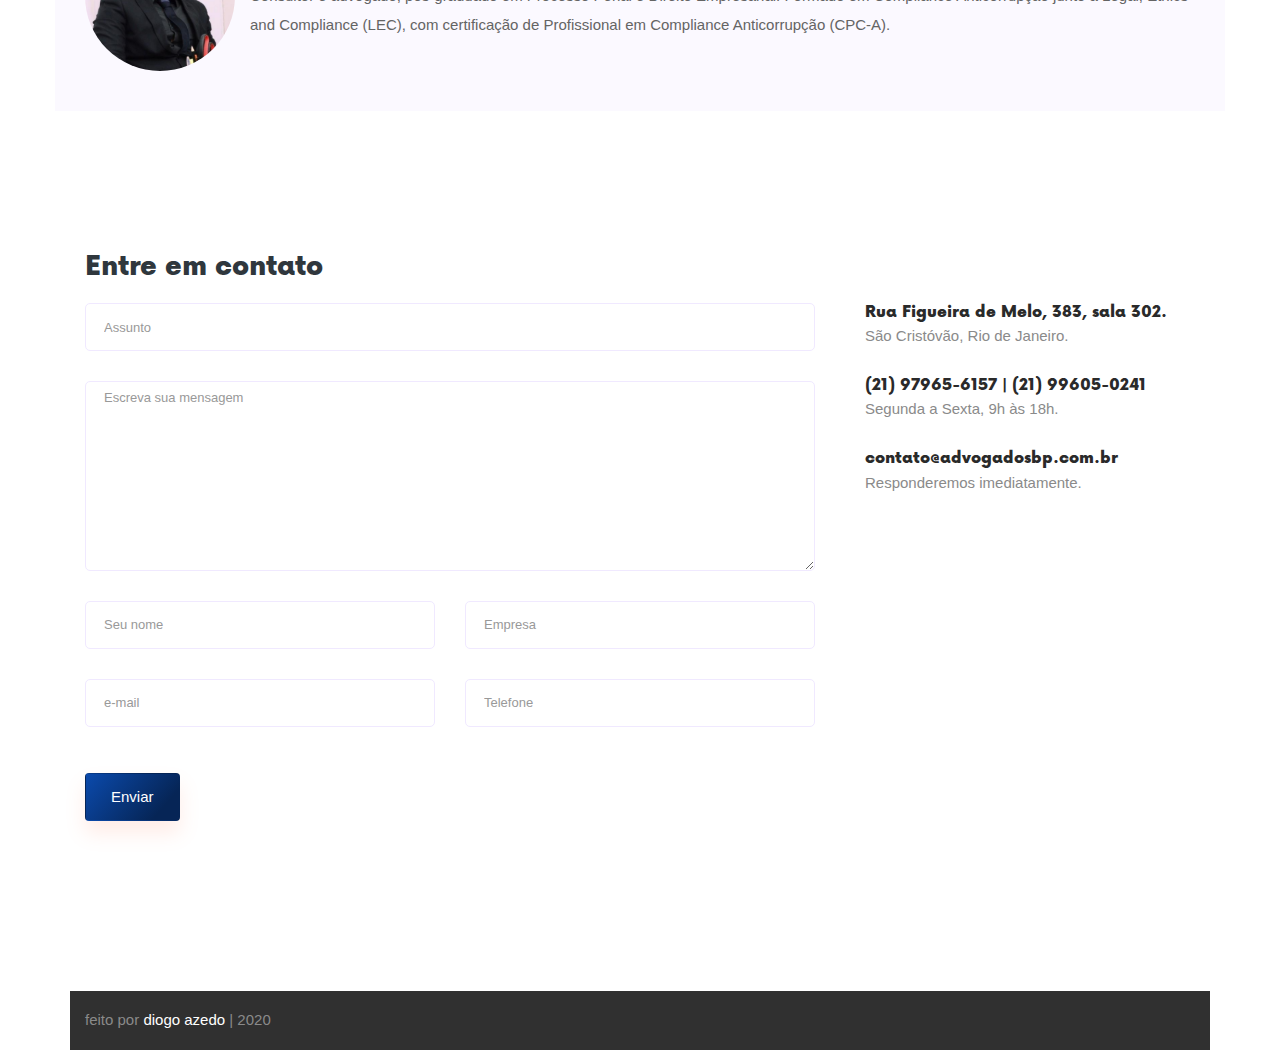
==== commit ae68c437: "new images" ====
--- a/index.html
+++ b/index.html
@@ -5,13 +5,13 @@
     <!-- Required meta tags -->
     <meta charset="utf-8">
     <meta name="viewport" content="width=device-width, initial-scale=1, shrink-to-fit=no">
-    <title>Azedo&Monteiro | Advocacia Empresarial Business Partner</title>
+    <title>Felipe Azedo | Advocacia Empresarial Business Partner</title>
 
     <!-- og tags -->
     <meta property="og:image" content="https://advogadosbp.com.br/img/og_image.png">
     <meta property="og:image:type" content="image/png" />
     <meta property="og:type" content="website" />
-    <meta property="og:title" content="Azedo&Monteiro | Advocacia Empresarial Business Partner">
+    <meta property="og:title" content="Felipe Azedo | Advocacia Empresarial Business Partner">
 
 
 
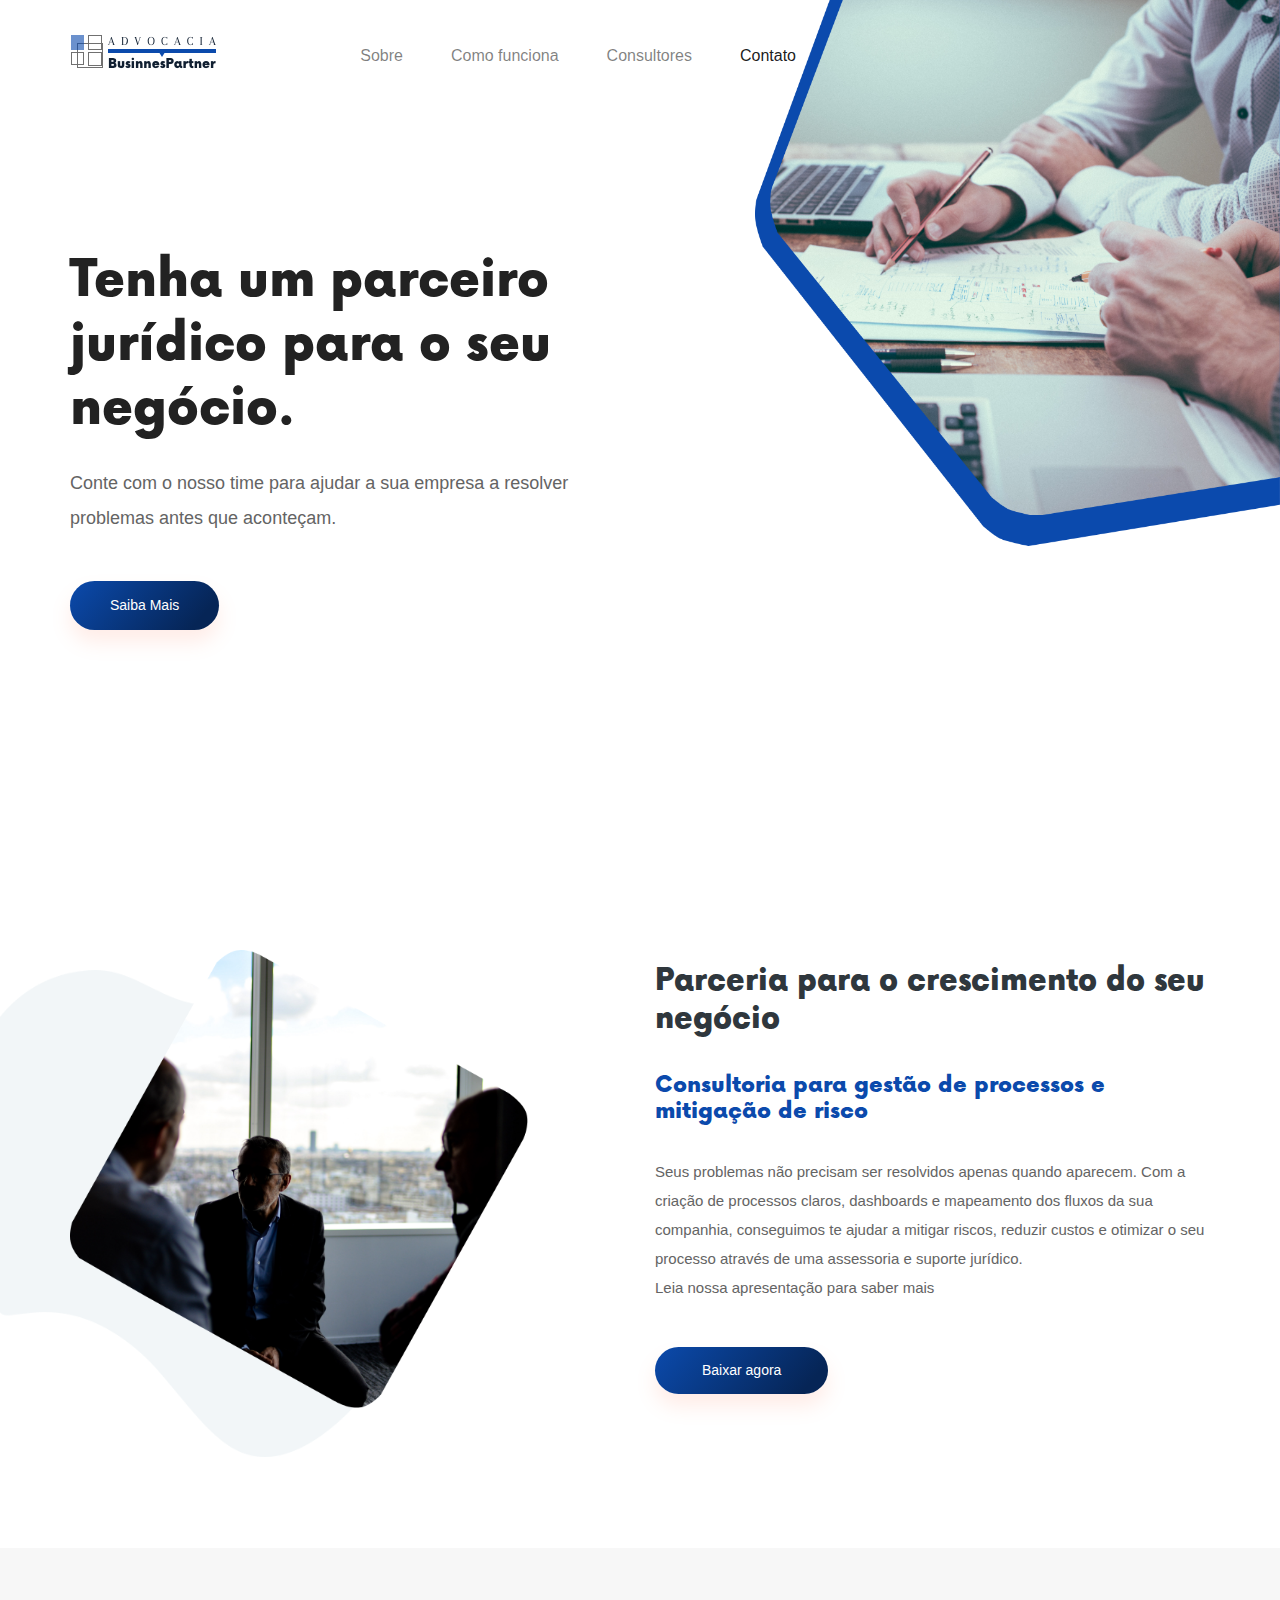
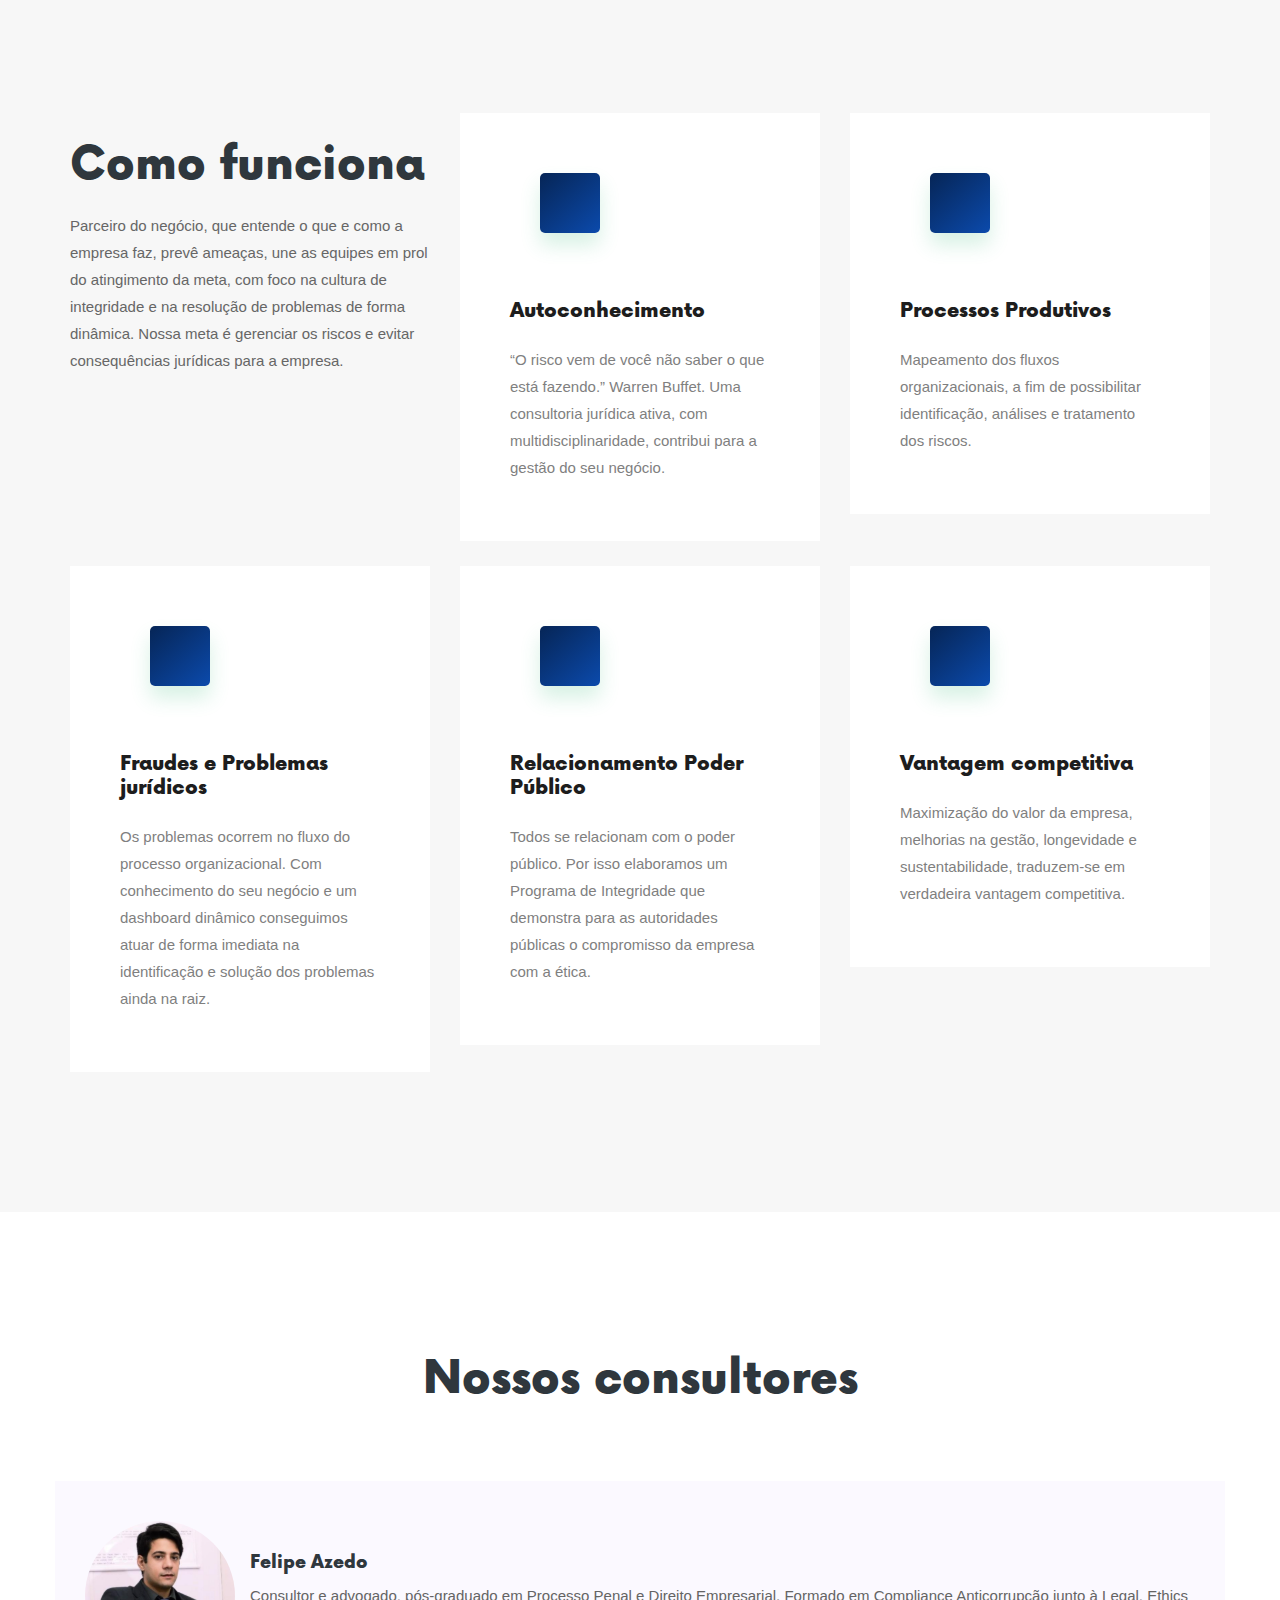
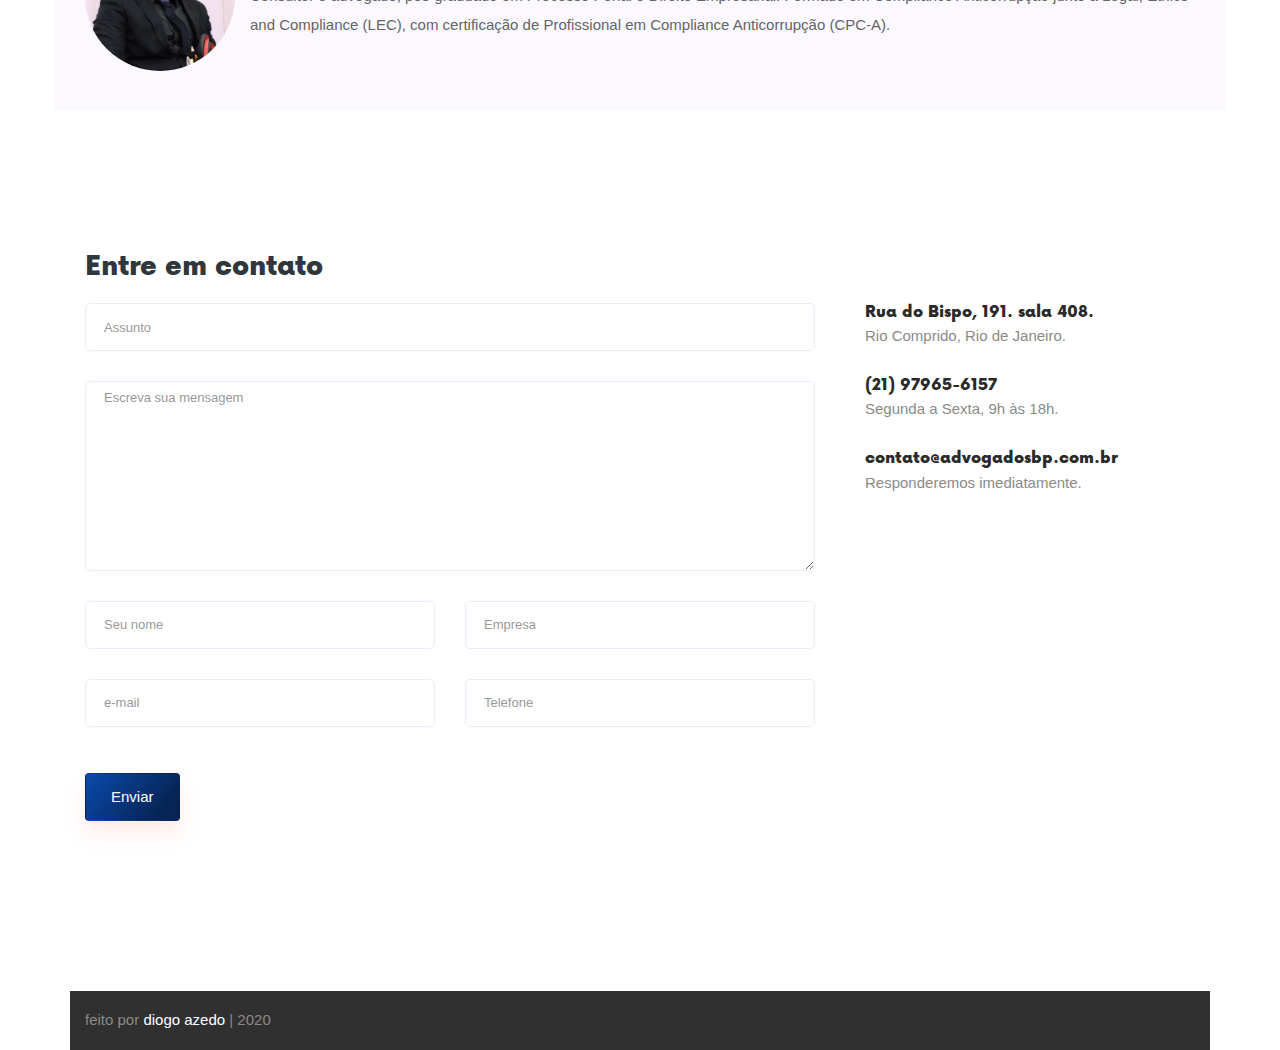
==== commit 761c6d60: "updating contact info" ====
--- a/index.html
+++ b/index.html
@@ -239,14 +239,14 @@
           <div class="media contact-info">
             <span class="contact-info__icon"><i class="lnr lnr-home"></i></span>
             <div class="media-body">
-              <h3>Rua Figueira de Melo, 383, sala 302.</h3>
-              <p>São Cristóvão, Rio de Janeiro.</p>
+              <h3>Rua do Bispo, 191. sala 408.</h3>
+              <p>Rio Comprido, Rio de Janeiro.</p>
             </div>
           </div>
           <div class="media contact-info">
             <span class="contact-info__icon"><i class="lnr lnr-phone"></i></span>
             <div class="media-body">
-              <h3>(21) 97965-6157 | (21) 99605-0241 </h3>
+              <h3>(21) 97965-6157</h3>
               <p>Segunda a Sexta, 9h às 18h.</p>
             </div>
           </div>
